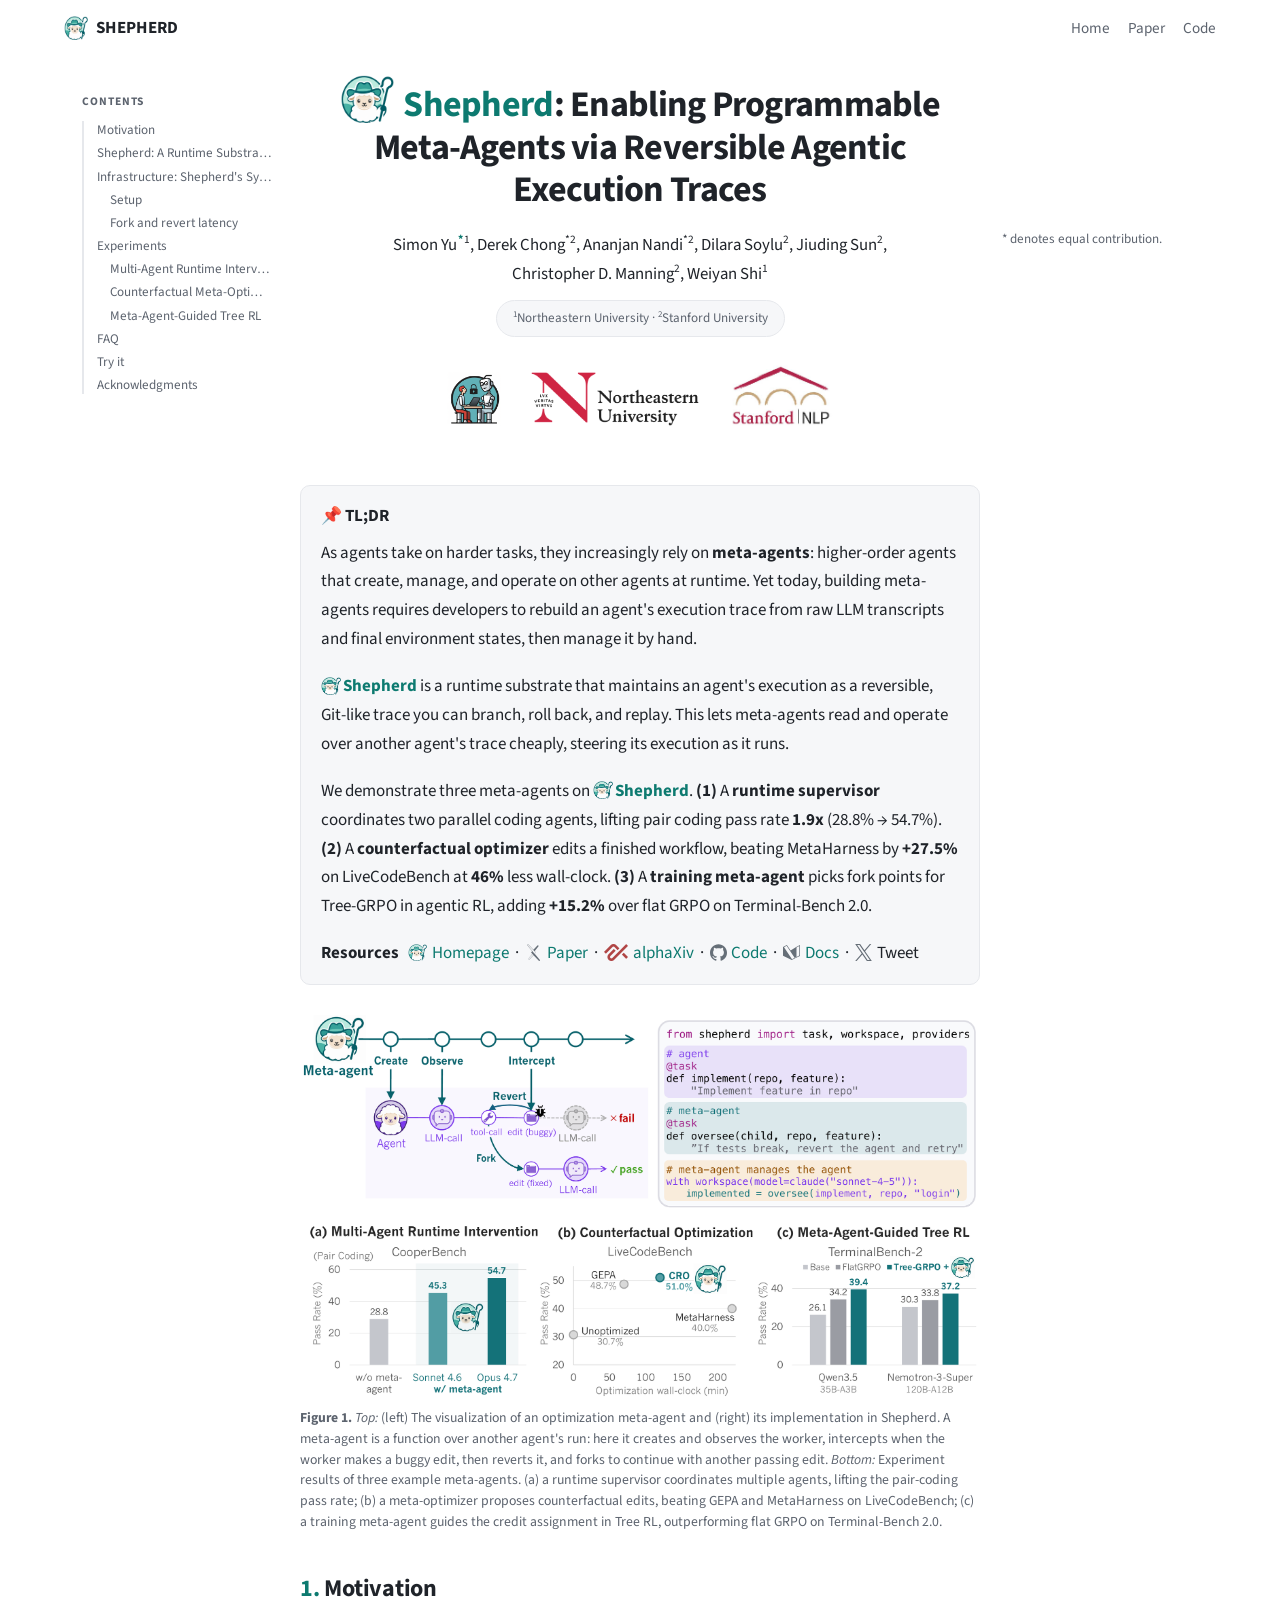
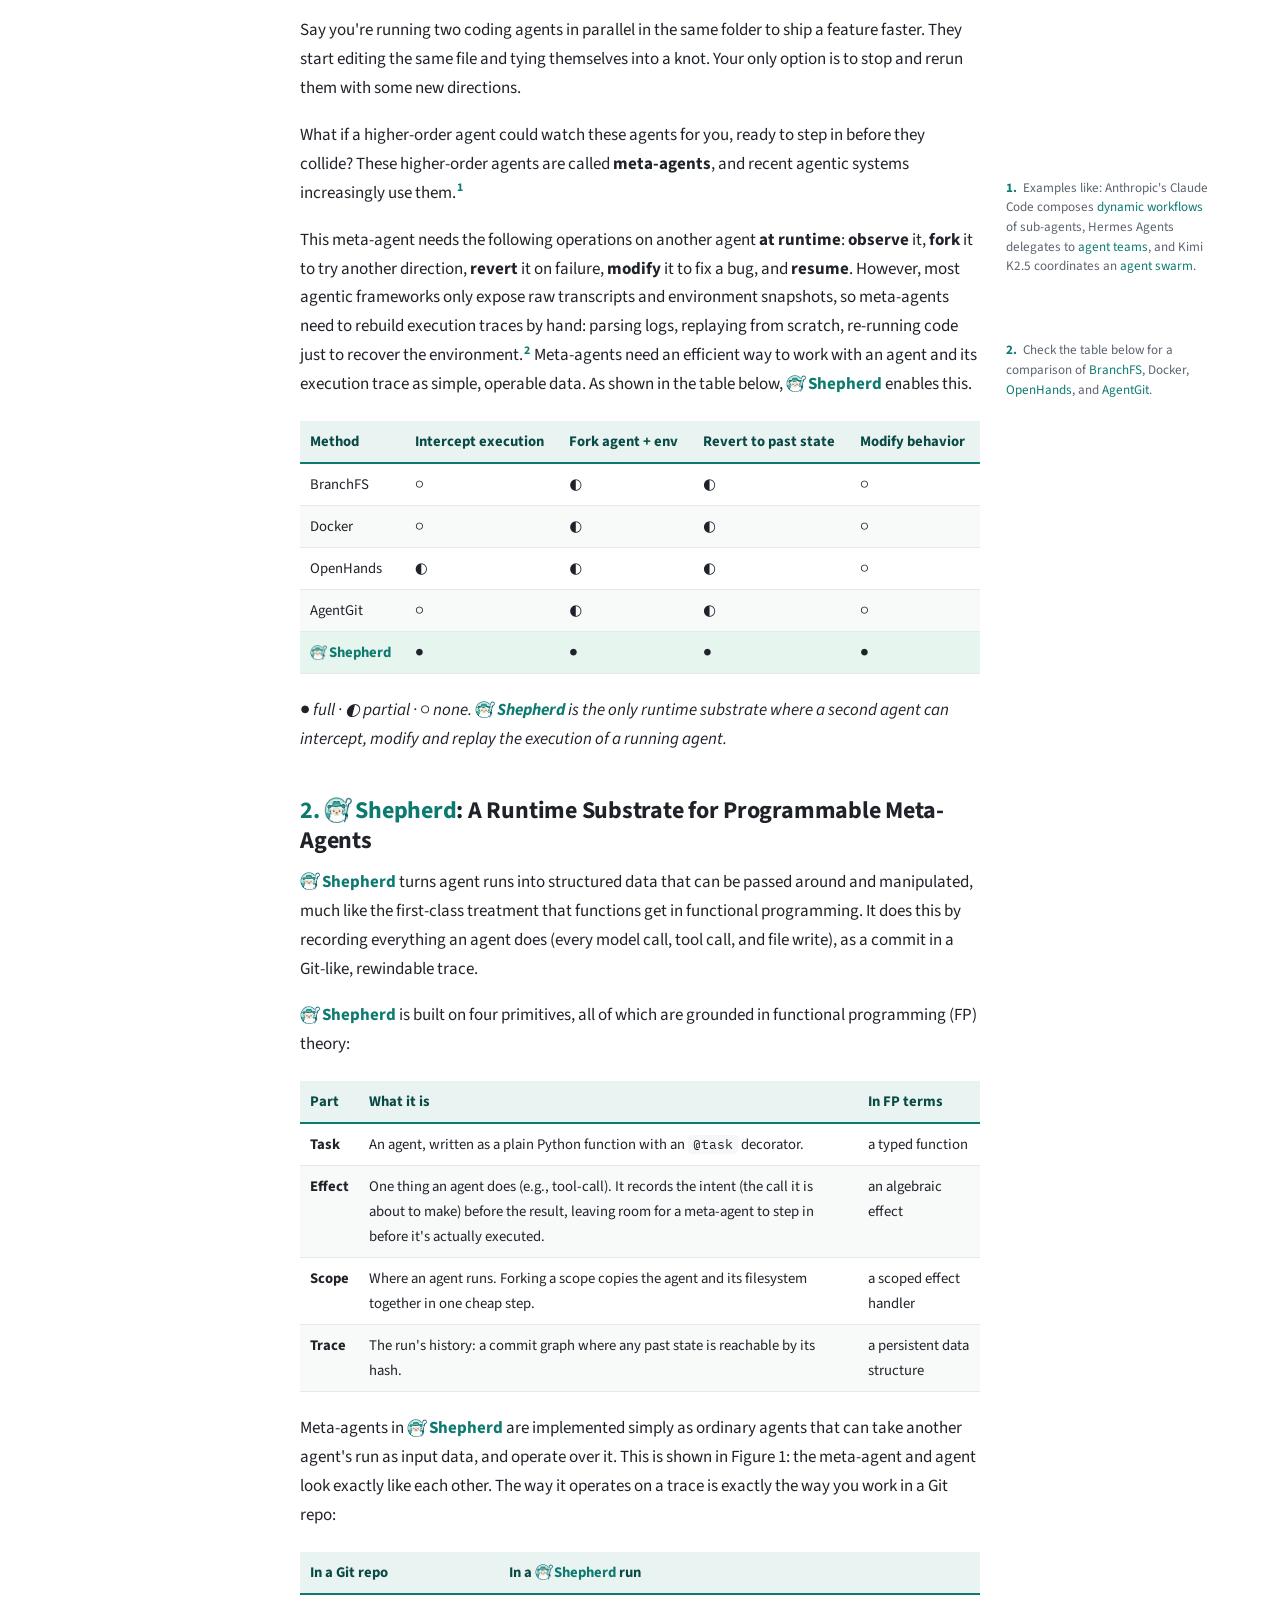
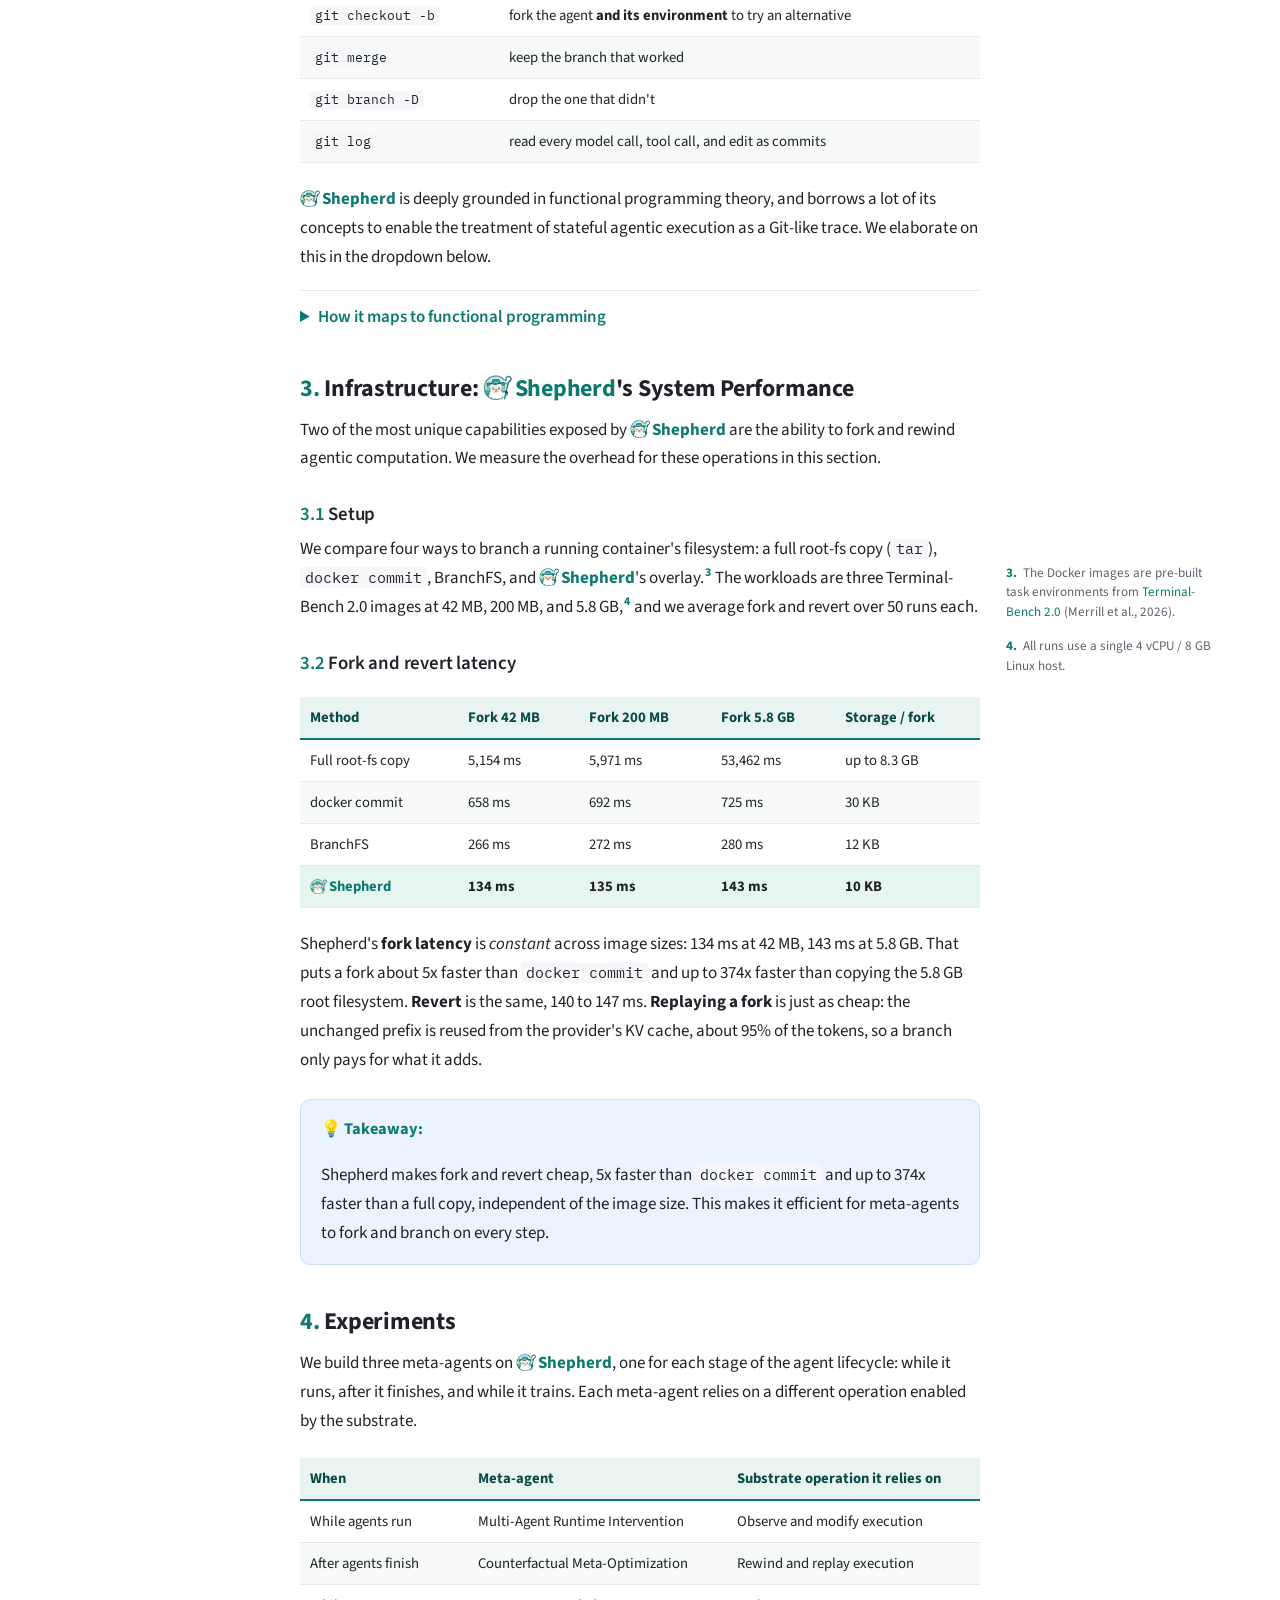
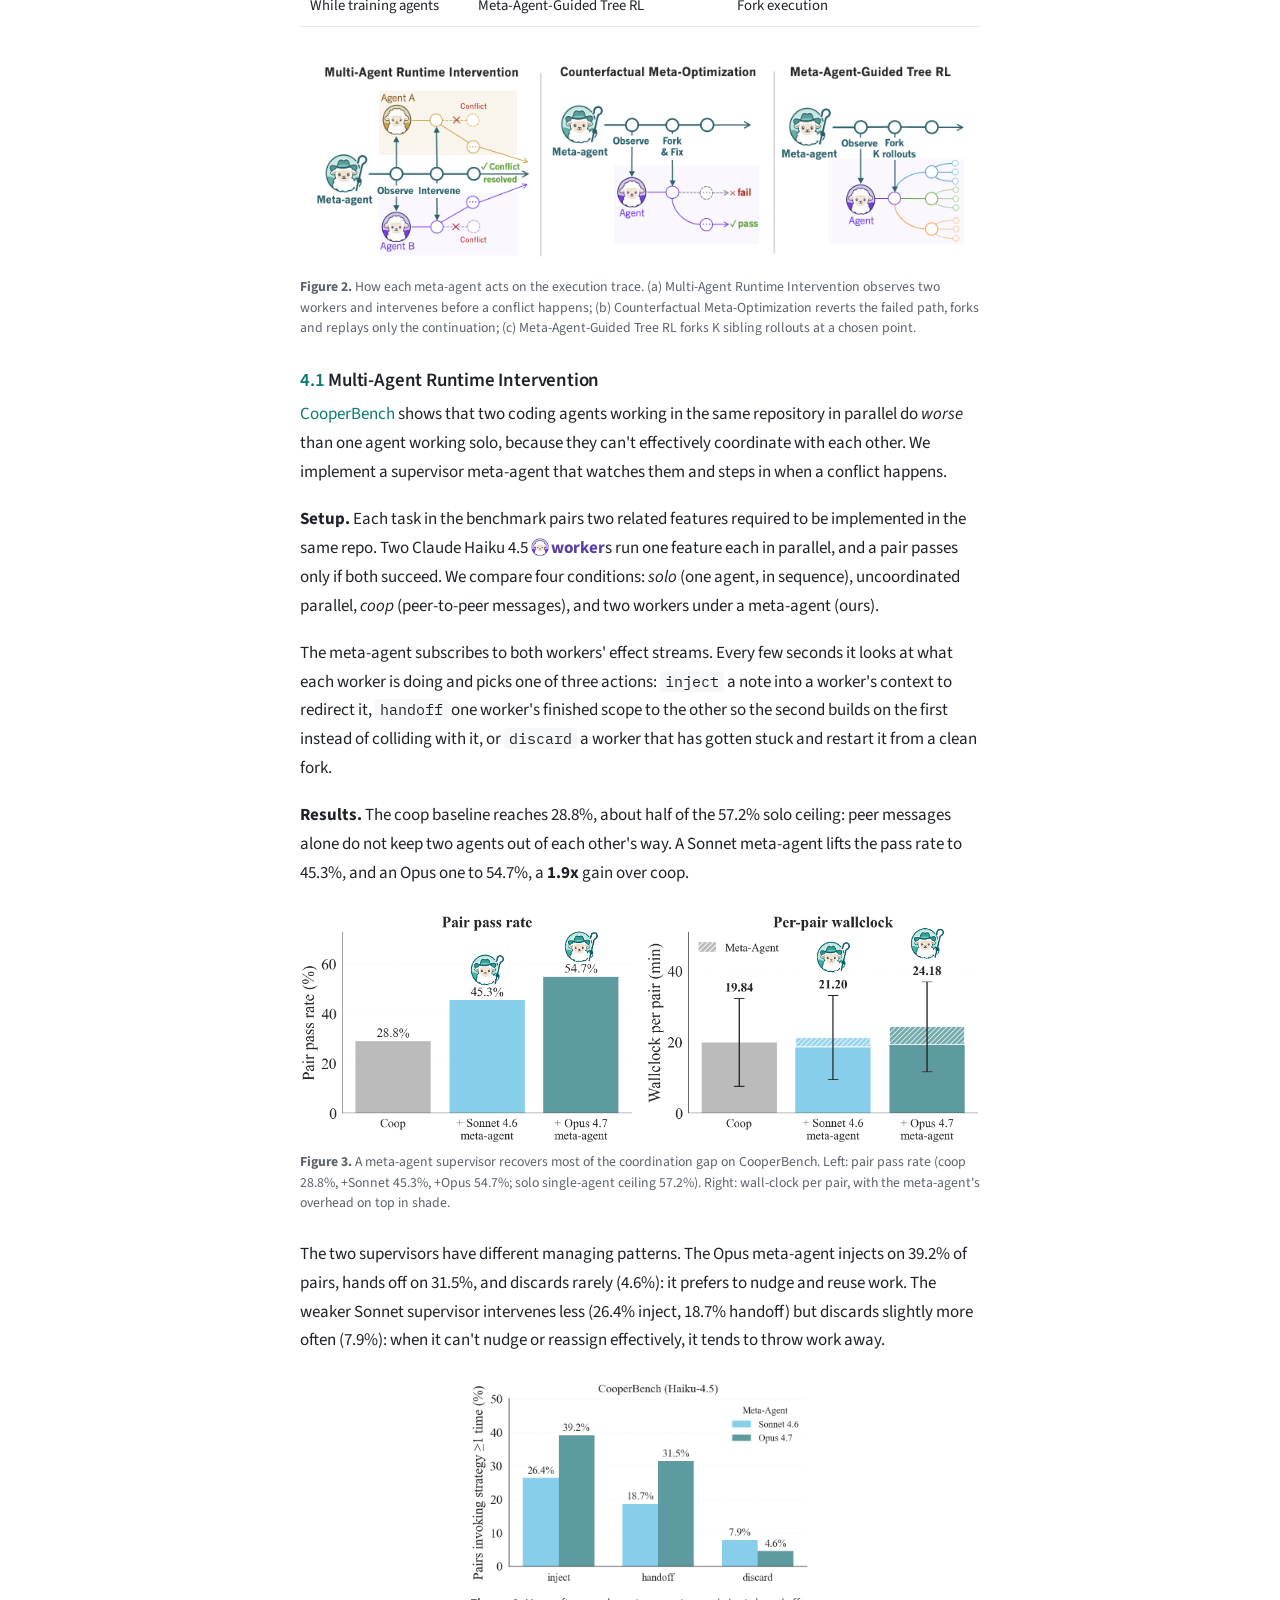
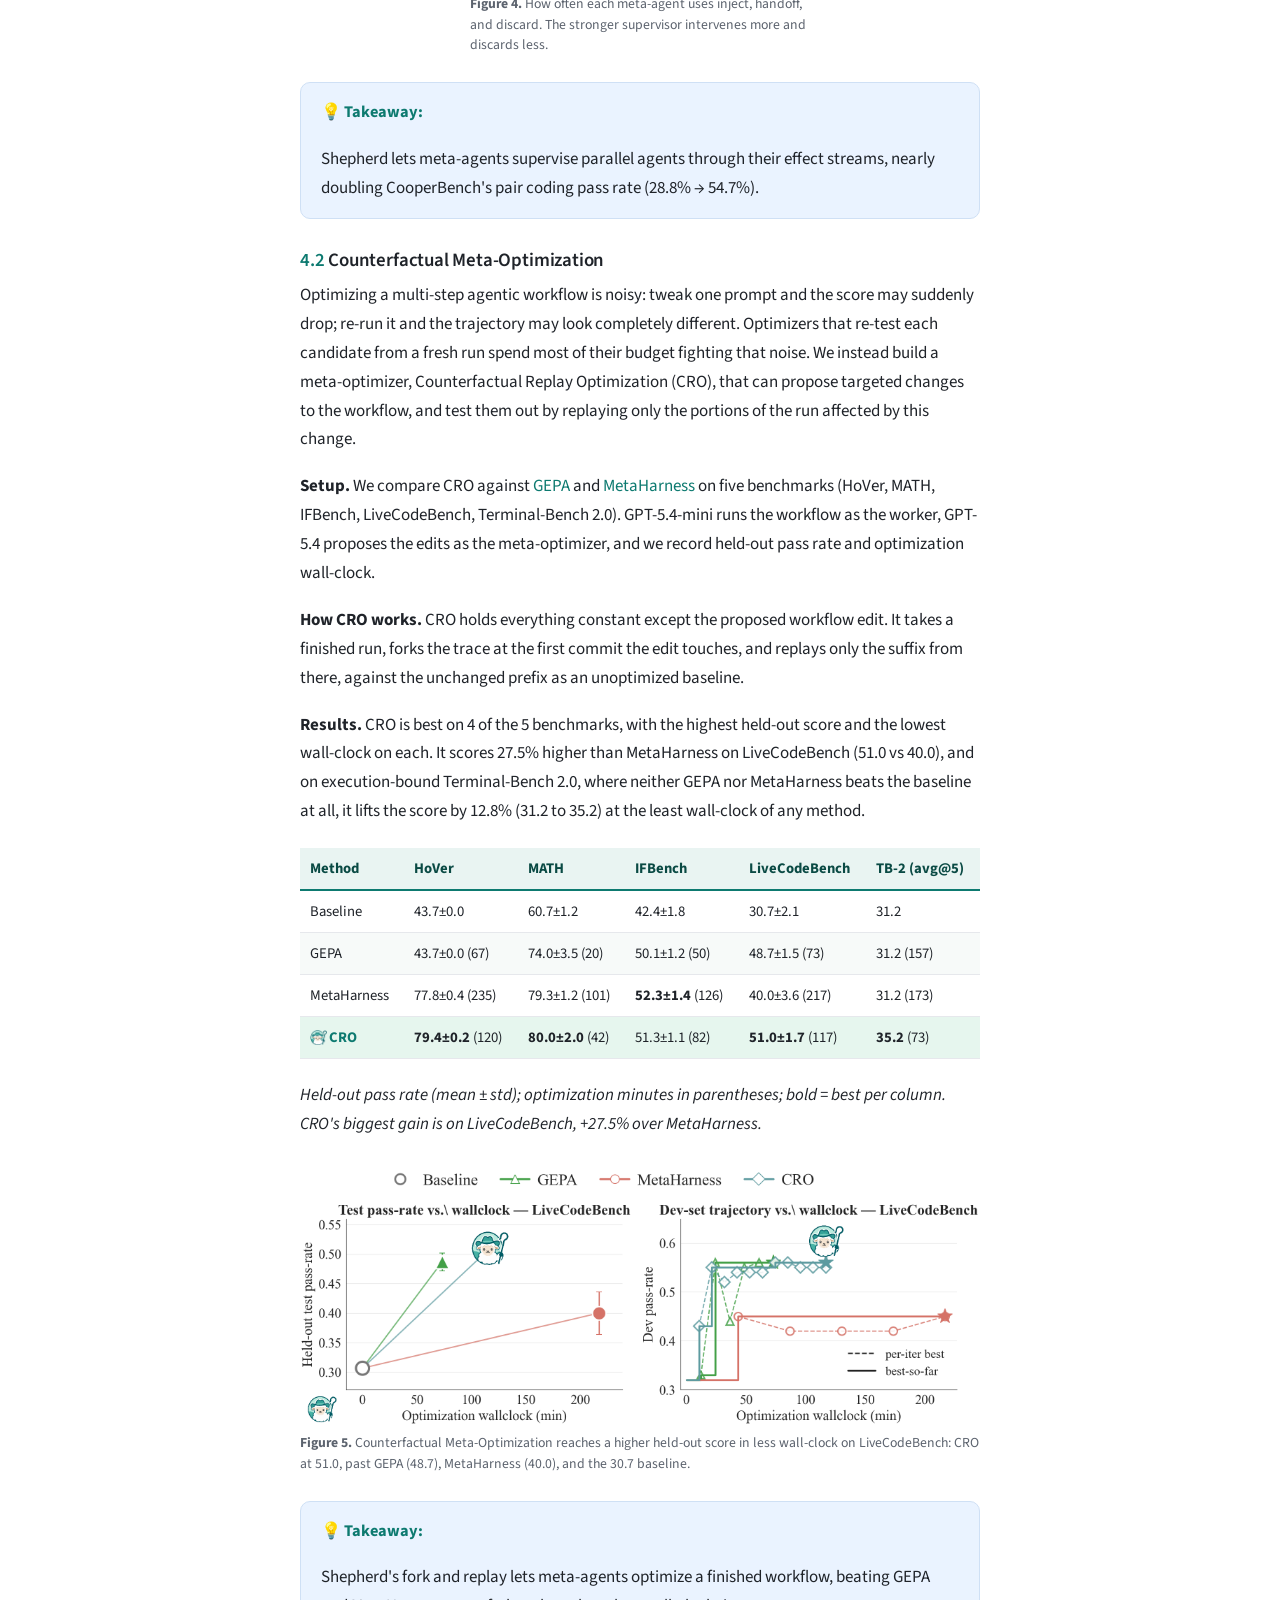
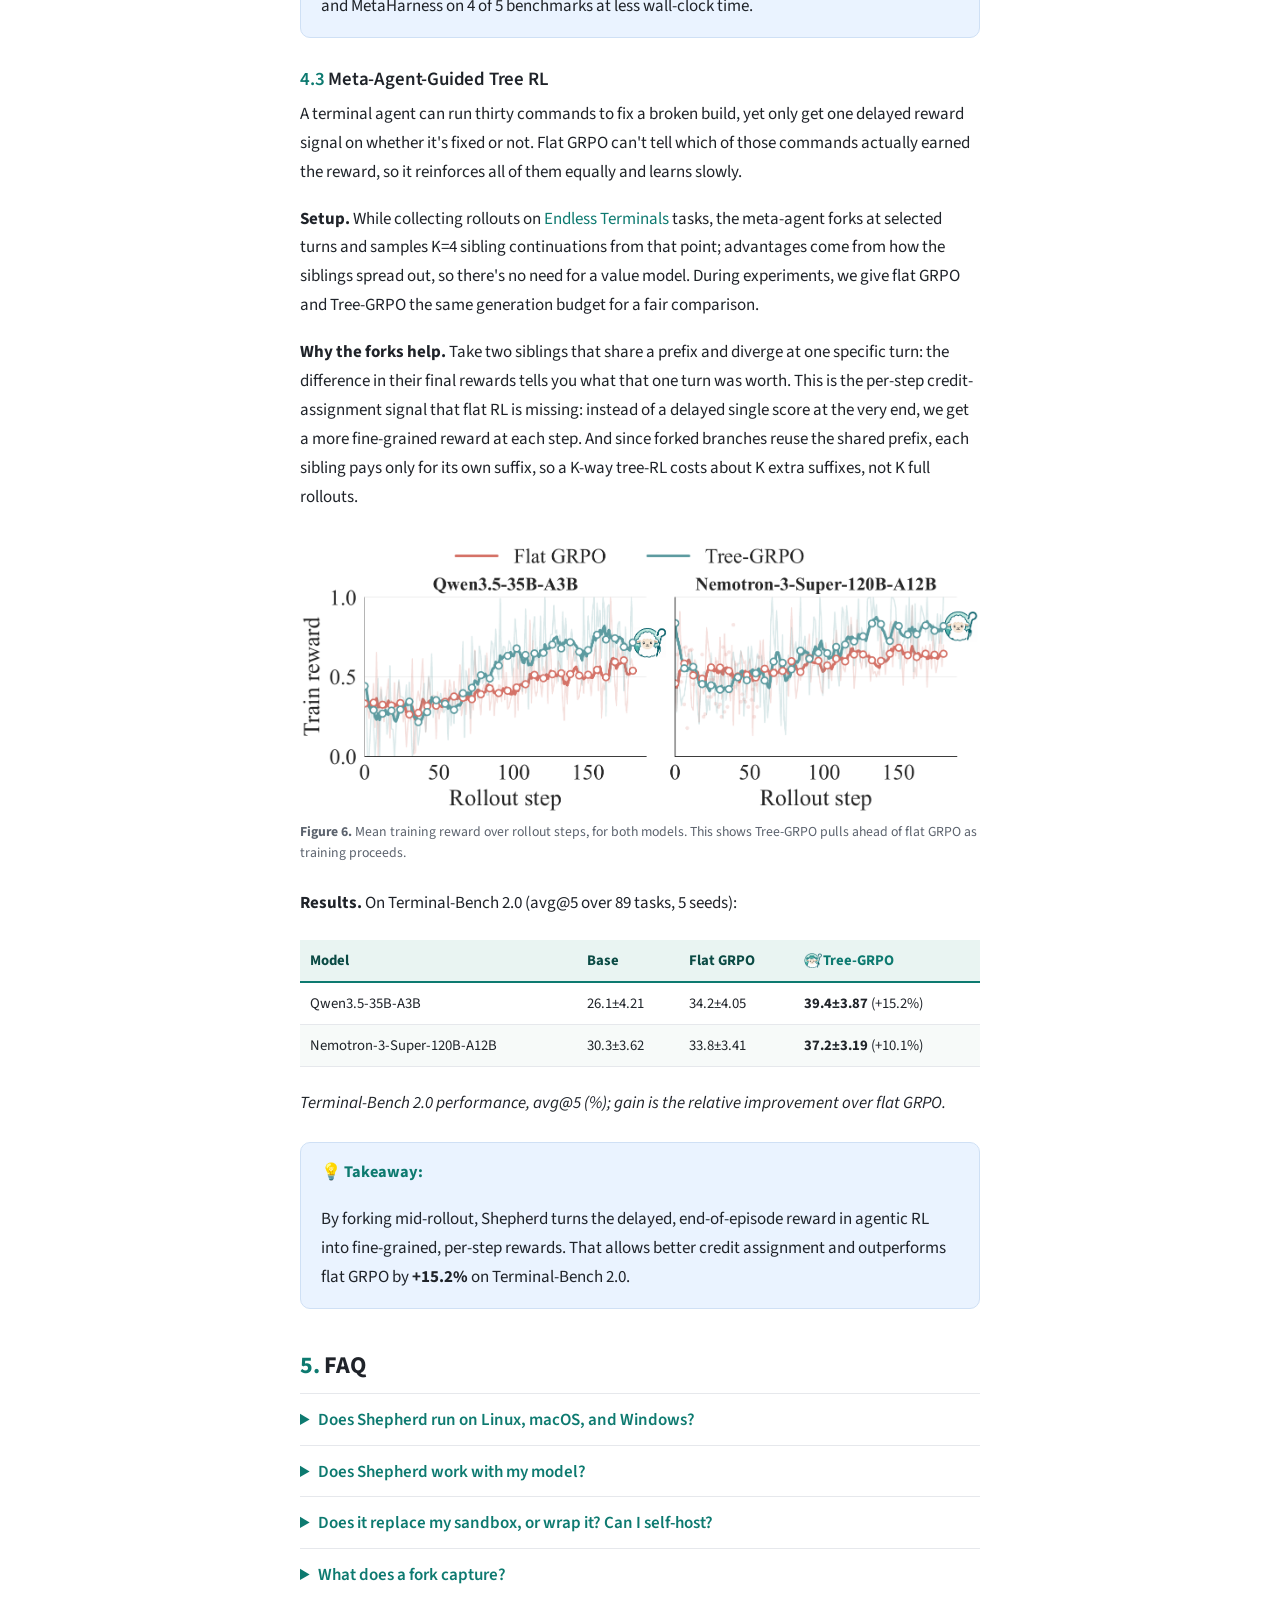
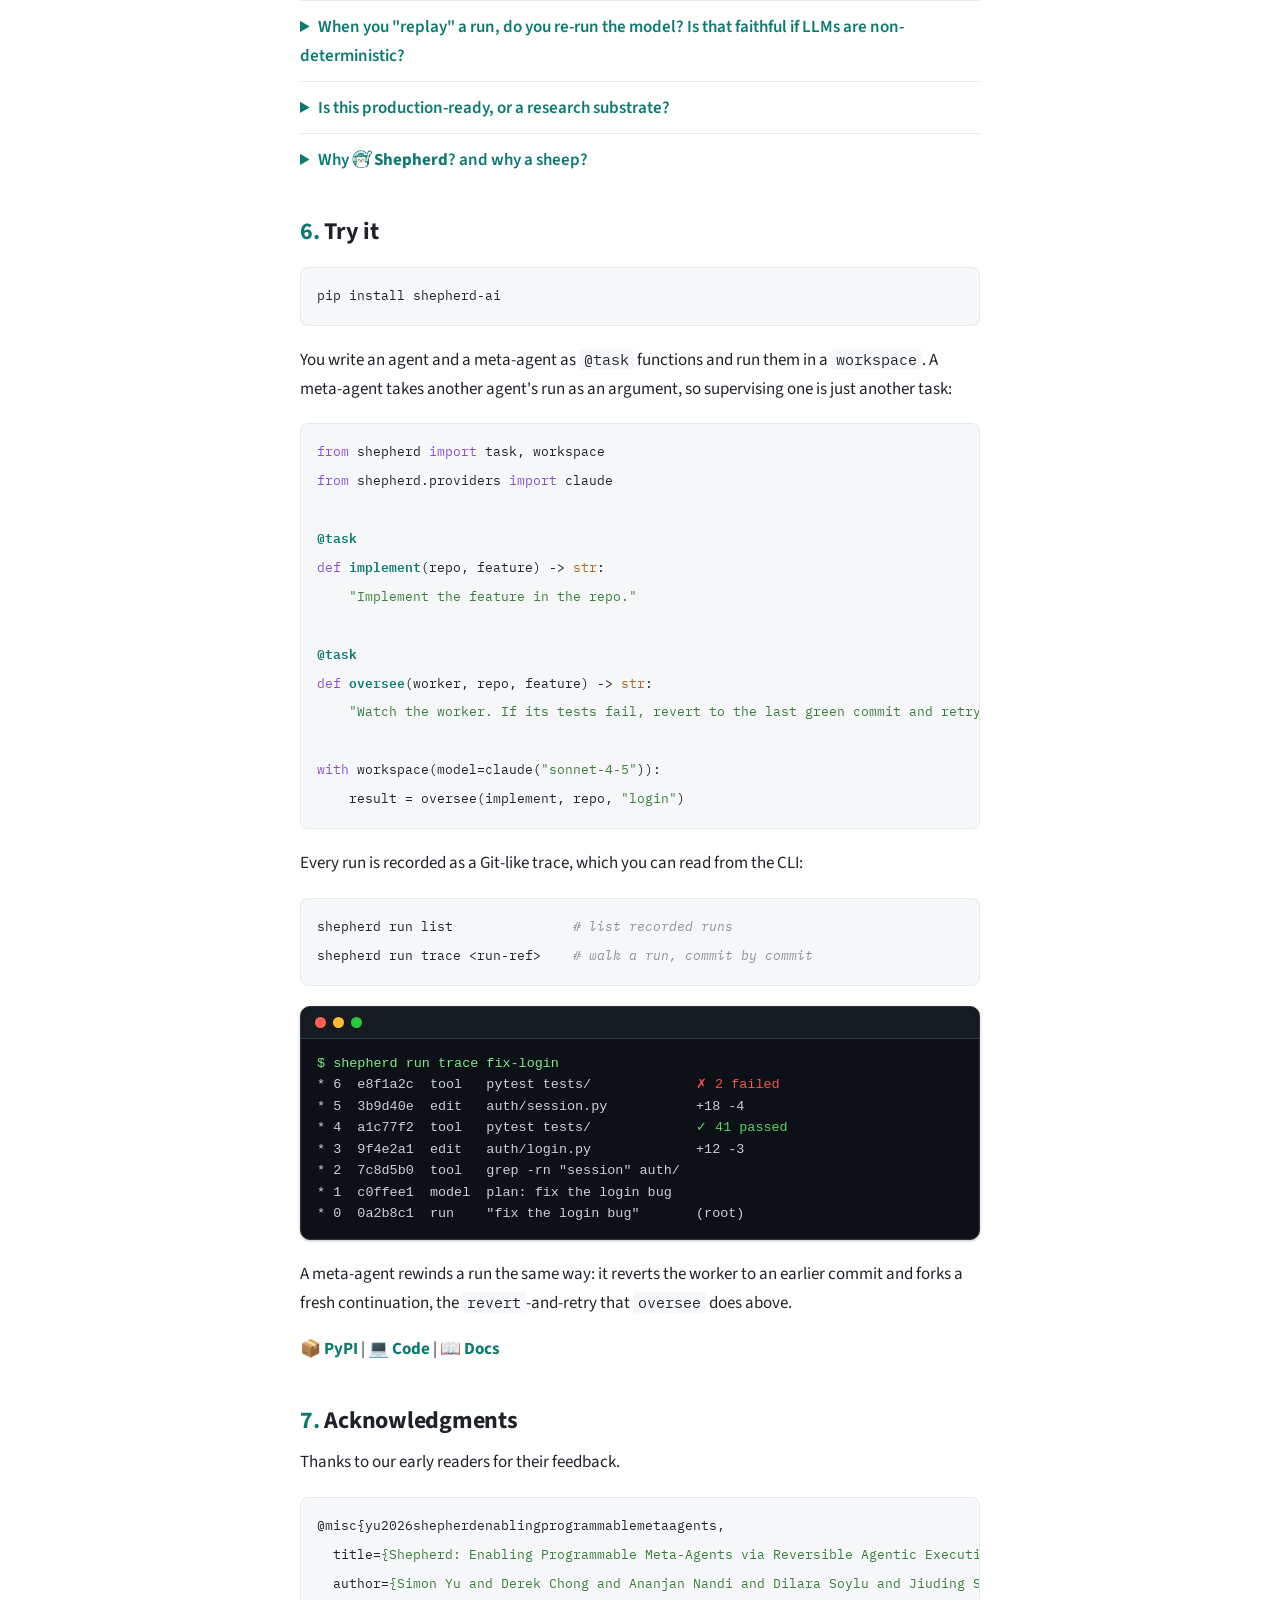
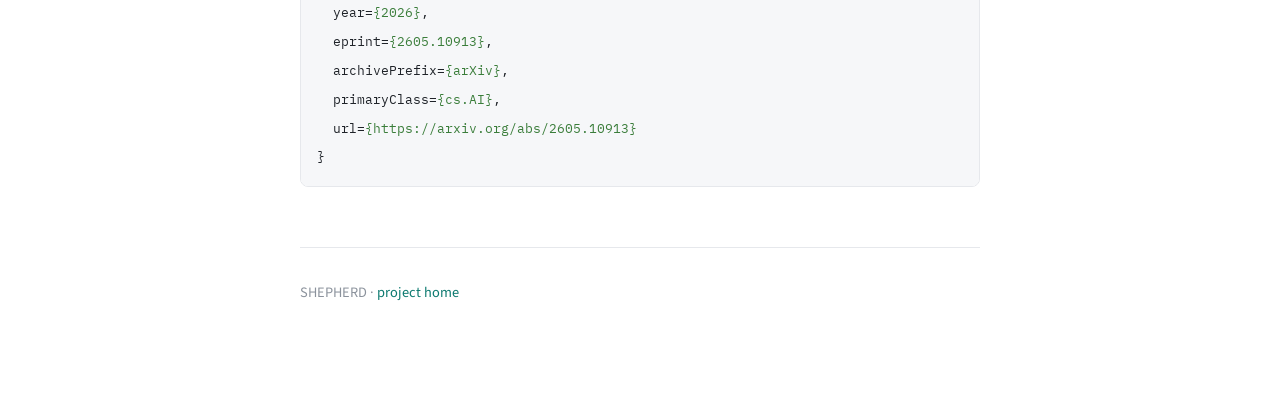
==== site/blog/index.html @ e35eaf45 "blog: apply v2 overhaul (title 'Enabling Programmable Meta-Agents via Reversible Agentic Execution T" ====
<!DOCTYPE html>
<html lang="en">
<head>
<meta charset="utf-8">
<meta name="viewport" content="width=device-width, initial-scale=1">
<title>Shepherd: Enabling Programmable Meta-Agents via Reversible Agentic Execution Traces</title>
<meta name="description" content="A Git-like, reversible execution trace that makes the harness just another agent.">
<link rel="icon" href="../assets/logo-shepherd.png">
<link rel="preconnect" href="https://fonts.googleapis.com">
<link rel="preconnect" href="https://fonts.gstatic.com" crossorigin>
<link href="https://fonts.googleapis.com/css2?family=IBM+Plex+Mono:wght@400;600&family=Source+Sans+3:ital,wght@0,400;0,600;0,700;1,400&display=swap" rel="stylesheet">
<link rel="stylesheet" href="blog.css">
<script defer src="https://static.cloudflareinsights.com/beacon.min.js" data-cf-beacon='{"token": "15241427f3bc4c0e8382f37b46932721"}'></script>
</head>
<body>
<nav class="nav">
  <a class="nav__brand" href="../"><img src="../assets/logo-shepherd.png" alt=""><span>SHEPHERD</span></a>
  <div class="nav__links">
    <a href="../">Home</a>
    <a href="https://arxiv.org/abs/2605.10913">Paper</a>
    <a href="https://github.com/dcx/poc-crank-v2">Code</a>
  </div>
</nav>
<div class="layout">
  <nav id="TOC" role="doc-toc" aria-label="Table of contents">
    <button class="toc-fab" type="button" aria-controls="toc-panel" aria-expanded="false">
      <svg class="toc-fab__icon" width="15" height="15" viewBox="0 0 16 16" aria-hidden="true"><path d="M1.5 3.5h13M1.5 8h13M1.5 12.5h8.5" fill="none" stroke="currentColor" stroke-width="1.8" stroke-linecap="round"/></svg>
      Contents
    </button>
    <div class="toc-backdrop"></div>
    <aside class="toc-panel" id="toc-panel">
      <p class="toc-label">Contents</p>
      <div class="toc">
<ul>
<li><a href="#motivation">Motivation</a></li>
<li><a href="#shepherd-a-runtime-substrate-for-programmable-meta-agents">Shepherd: A Runtime Substrate for Programmable Meta-Agents</a></li>
<li><a href="#infrastructure-shepherds-system-performance">Infrastructure: Shepherd's System Performance</a><ul>
<li><a href="#setup">Setup</a></li>
<li><a href="#fork-and-revert-latency">Fork and revert latency</a></li>
</ul>
</li>
<li><a href="#experiments">Experiments</a><ul>
<li><a href="#multi-agent-runtime-intervention">Multi-Agent Runtime Intervention</a></li>
<li><a href="#counterfactual-meta-optimization">Counterfactual Meta-Optimization</a></li>
<li><a href="#meta-agent-guided-tree-rl">Meta-Agent-Guided Tree RL</a></li>
</ul>
</li>
<li><a href="#faq">FAQ</a></li>
<li><a href="#try-it">Try it</a></li>
<li><a href="#acknowledgments">Acknowledgments</a></li>
</ul>
</div>

    </aside>
  </nav>
  <main class="post">
    <header class="post__head">
      <h1 class="post__title"><img class="post__title-logo" src="../assets/logo-shepherd.png" alt=""><span class="brand-name">Shepherd</span>: Enabling Programmable Meta-Agents via Reversible Agentic Execution Traces</h1>
      <p class="post__authors">
<a href="https://simonucl.github.io/">Simon Yu</a><span class="sn sn--byline"><input type="checkbox" id="sn-byline" class="sn-toggle"><label for="sn-byline" class="sn-ref">*</label><span class="sn-body">* denotes equal contribution.</span></span><sup>1</sup>, <a href="https://nlp.stanford.edu/~derekch/">Derek Chong</a><sup>*</sup><sup>2</sup>, <a href="https://ananjan-nandi-9.github.io/">Ananjan Nandi</a><sup>*</sup><sup>2</sup>, <a href="https://profiles.stanford.edu/dilara">Dilara Soylu</a><sup>2</sup>, <a href="https://jiudingsun01.github.io/">Jiuding Sun</a><sup>2</sup>,<br><a href="https://nlp.stanford.edu/~manning/">Christopher D. Manning</a><sup>2</sup>, <a href="https://wyshi.github.io/">Weiyan Shi</a><sup>1</sup>      </p>
      <p class="post__affil"><span class="affil-pill"><sup>1</sup>Northeastern University &middot; <sup>2</sup>Stanford University</span></p>
      <div class="orgs">
        <a href="https://github.com/CHATS-lab" target="_blank" rel="noopener" title="CHATS-Lab"><img src="../assets/logo-chats.png" alt="CHATS-Lab"></a>
        <a href="https://www.northeastern.edu/" target="_blank" rel="noopener" title="Northeastern University"><img src="../assets/logo-northeastern.png" alt="Northeastern University"></a>
        <a href="https://nlp.stanford.edu/" target="_blank" rel="noopener" title="Stanford NLP Group"><img src="../assets/logo-stanfordnlp.png" alt="Stanford NLP Group"></a>
      </div>
    </header>
    <article class="post-body">
<aside class="callout callout--tldr">

<p>As agents take on harder tasks, they increasingly rely on <strong>meta-agents</strong>: higher-order agents that create, manage, and operate on other agents at runtime. Yet today, building meta-agents requires developers to rebuild an agent's execution trace from raw LLM transcripts and final environment states, then manage it by hand.</p>
<p><span class="brand"><img class="brand__logo" src="../assets/logo-shepherd.png" alt="">Shepherd</span> is a runtime substrate that maintains an agent's execution as a reversible, Git-like trace you can branch, roll back, and replay. This lets meta-agents read and operate over another agent's trace cheaply, steering its execution as it runs.</p>
<p>We demonstrate three meta-agents on <span class="brand"><img class="brand__logo" src="../assets/logo-shepherd.png" alt="">Shepherd</span>. <strong>(1)</strong> A <strong>runtime supervisor</strong> coordinates two parallel coding agents, lifting pair coding pass rate <strong>1.9x</strong> (28.8% → 54.7%). <strong>(2)</strong> A <strong>counterfactual optimizer</strong> edits a finished workflow, beating MetaHarness by <strong>+27.5%</strong> on LiveCodeBench at <strong>46%</strong> less wall-clock. <strong>(3)</strong> A <strong>training meta-agent</strong> picks fork points for Tree-GRPO in agentic RL, adding <strong>+15.2%</strong> over flat GRPO on Terminal-Bench 2.0.</p>
<p><strong>Resources</strong> &nbsp; <img class="rsrc" src="../assets/logo-shepherd.png" alt=""><a href="https://shepherd-agents.ai/">Homepage</a> &nbsp;·&nbsp; <img class="rsrc" src="../assets/icon-arxiv.svg" alt=""><a href="https://arxiv.org/abs/2605.10913">Paper</a> &nbsp;·&nbsp; <img class="rsrc" src="../assets/icon-alphaxiv.png" alt=""><a href="https://www.alphaxiv.org/abs/2605.10913">alphaXiv</a> &nbsp;·&nbsp; <img class="rsrc" src="../assets/icon-github.svg" alt=""><a href="https://github.com/dcx/poc-crank-v2">Code</a> &nbsp;·&nbsp; <img class="rsrc" src="../assets/icon-docs.svg" alt=""><a href="https://docs.shepherd-agents.ai/">Docs</a> &nbsp;·&nbsp; <img class="rsrc" src="../assets/icon-x.svg" alt="">Tweet</p>
</aside>

<figure>
<img src="../assets/fig-teaser.png" alt="Figure 1. Top: (left) The visualization of an optimization meta-agent and (right) its implementation in Shepherd. A meta-agent is a function over another agent's run: here it creates and observes the worker, intercepts when the worker makes a buggy edit, then reverts it, and forks to continue with another passing edit. Bottom: Experiment results of three example meta-agents. (a) a runtime supervisor coordinates multiple agents, lifting the pair-coding pass rate; (b) a meta-optimizer proposes counterfactual edits, beating GEPA and MetaHarness on LiveCodeBench; (c) a training meta-agent guides the credit assignment in Tree RL, outperforming flat GRPO on Terminal-Bench 2.0.">
<figcaption><strong>Figure 1.</strong> <em>Top:</em> (left) The visualization of an optimization meta-agent and (right) its implementation in Shepherd. A meta-agent is a function over another agent's run: here it creates and observes the worker, intercepts when the worker makes a buggy edit, then reverts it, and forks to continue with another passing edit. <em>Bottom:</em> Experiment results of three example meta-agents. (a) a runtime supervisor coordinates multiple agents, lifting the pair-coding pass rate; (b) a meta-optimizer proposes counterfactual edits, beating GEPA and MetaHarness on LiveCodeBench; (c) a training meta-agent guides the credit assignment in Tree RL, outperforming flat GRPO on Terminal-Bench 2.0.</figcaption>
</figure>

<h1 id="motivation">Motivation</h1>
<p>Say you're running two coding agents in parallel in the same folder to ship a feature faster. They start editing the same file and tying themselves into a knot. Your only option is to stop and rerun them with some new directions.</p>
<p>What if a higher-order agent could watch these agents for you, ready to step in before they collide? These higher-order agents are called <strong>meta-agents</strong>, and recent agentic systems increasingly use them.<span class="sn"><input type="checkbox" id="sn1" class="sn-toggle"><label for="sn1" class="sn-ref">1</label><span class="sn-body"><span class="sn-num">1.</span> Examples like: Anthropic's Claude Code composes <a href="https://code.claude.com/docs/en/workflows">dynamic workflows</a> of sub-agents, Hermes Agents delegates to <a href="https://hermes-agent.nousresearch.com/docs/user-guide/features/delegation">agent teams</a>, and Kimi K2.5 coordinates an <a href="https://arxiv.org/abs/2602.02276">agent swarm</a>.</span></span></p>
<p>This meta-agent needs the following operations on another agent <strong>at runtime</strong>: <strong>observe</strong> it, <strong>fork</strong> it to try another direction, <strong>revert</strong> it on failure, <strong>modify</strong> it to fix a bug, and <strong>resume</strong>. However, most agentic frameworks only expose raw transcripts and environment snapshots, so meta-agents need to rebuild execution traces by hand: parsing logs, replaying from scratch, re-running code just to recover the environment.<span class="sn"><input type="checkbox" id="sn2" class="sn-toggle"><label for="sn2" class="sn-ref">2</label><span class="sn-body"><span class="sn-num">2.</span> Check the table below for a comparison of <a href="https://arxiv.org/abs/2602.08199">BranchFS</a>, Docker, <a href="https://arxiv.org/abs/2511.03690">OpenHands</a>, and <a href="https://arxiv.org/abs/2511.00628">AgentGit</a>.</span></span> Meta-agents need an efficient way to work with an agent and its execution trace as simple, operable data. As shown in the table below, <span class="brand"><img class="brand__logo" src="../assets/logo-shepherd.png" alt="">Shepherd</span> enables this.</p>
<table>
<thead>
<tr>
<th>Method</th>
<th align="center">Intercept execution</th>
<th align="center">Fork agent + env</th>
<th align="center">Revert to past state</th>
<th align="center">Modify behavior</th>
</tr>
</thead>
<tbody>
<tr>
<td>BranchFS</td>
<td align="center">○</td>
<td align="center">◐</td>
<td align="center">◐</td>
<td align="center">○</td>
</tr>
<tr>
<td>Docker</td>
<td align="center">○</td>
<td align="center">◐</td>
<td align="center">◐</td>
<td align="center">○</td>
</tr>
<tr>
<td>OpenHands</td>
<td align="center">◐</td>
<td align="center">◐</td>
<td align="center">◐</td>
<td align="center">○</td>
</tr>
<tr>
<td>AgentGit</td>
<td align="center">○</td>
<td align="center">◐</td>
<td align="center">◐</td>
<td align="center">○</td>
</tr>
<tr>
<td><span class="brand"><img class="brand__logo" src="../assets/logo-shepherd.png" alt="">Shepherd</span></td>
<td align="center">●</td>
<td align="center">●</td>
<td align="center">●</td>
<td align="center">●</td>
</tr>
</tbody>
</table>
<p><em>● full · ◐ partial · ○ none. <span class="brand"><img class="brand__logo" src="../assets/logo-shepherd.png" alt="">Shepherd</span> is the only runtime substrate where a second agent can intercept, modify and replay the execution of a </em><em>running</em><em> agent.</em></p>
<h1 id="shepherd-a-runtime-substrate-for-programmable-meta-agents"><span class="brand"><img class="brand__logo" src="../assets/logo-shepherd.png" alt="">Shepherd</span>: A Runtime Substrate for Programmable Meta-Agents</h1>
<p><span class="brand"><img class="brand__logo" src="../assets/logo-shepherd.png" alt="">Shepherd</span> turns agent runs into structured data that can be passed around and manipulated, much like the first-class treatment that functions get in functional programming. It does this by recording everything an agent does (every model call, tool call, and file write), as a commit in a Git-like, rewindable trace.</p>
<p><span class="brand"><img class="brand__logo" src="../assets/logo-shepherd.png" alt="">Shepherd</span> is built on four primitives, all of which are grounded in functional programming (FP) theory:</p>
<table>
<thead>
<tr>
<th>Part</th>
<th>What it is</th>
<th>In FP terms</th>
</tr>
</thead>
<tbody>
<tr>
<td><strong>Task</strong></td>
<td>An agent, written as a plain Python function with an <code>@task</code> decorator.</td>
<td>a typed function</td>
</tr>
<tr>
<td><strong>Effect</strong></td>
<td>One thing an agent does (e.g., tool-call). It records the intent (the call it is about to make) before the result, leaving room for a meta-agent to step in before it's actually executed.</td>
<td>an algebraic effect</td>
</tr>
<tr>
<td><strong>Scope</strong></td>
<td>Where an agent runs. Forking a scope copies the agent and its filesystem together in one cheap step.</td>
<td>a scoped effect handler</td>
</tr>
<tr>
<td><strong>Trace</strong></td>
<td>The run's history: a commit graph where any past state is reachable by its hash.</td>
<td>a persistent data structure</td>
</tr>
</tbody>
</table>
<p>Meta-agents in <span class="brand"><img class="brand__logo" src="../assets/logo-shepherd.png" alt="">Shepherd</span> are implemented simply as ordinary agents that can take another agent's run as input data, and operate over it. This is shown in Figure 1: the meta-agent and agent look exactly like each other. The way it operates on a trace is exactly the way you work in a Git repo:</p>
<table>
<thead>
<tr>
<th>In a Git repo</th>
<th>In a <span class="brand"><img class="brand__logo" src="../assets/logo-shepherd.png" alt="">Shepherd</span> run</th>
</tr>
</thead>
<tbody>
<tr>
<td><code>git checkout -b</code></td>
<td>fork the agent <strong>and its environment</strong> to try an alternative</td>
</tr>
<tr>
<td><code>git merge</code></td>
<td>keep the branch that worked</td>
</tr>
<tr>
<td><code>git branch -D</code></td>
<td>drop the one that didn't</td>
</tr>
<tr>
<td><code>git log</code></td>
<td>read every model call, tool call, and edit as commits</td>
</tr>
</tbody>
</table>
<p><span class="brand"><img class="brand__logo" src="../assets/logo-shepherd.png" alt="">Shepherd</span> is deeply grounded in functional programming theory, and borrows a lot of its concepts to enable the treatment of stateful agentic execution as a Git-like trace. We elaborate on this in the dropdown below.</p>
<details>
<p><summary>How it maps to functional programming</summary></p>
<p>In functional programming, a function is just a value you can pass to another function. <span class="brand"><img class="brand__logo" src="../assets/logo-shepherd.png" alt="">Shepherd</span> makes an agent a value in the same way, so a meta-agent becomes an ordinary agent that takes another agent's run as an input value. But how can we treat a stateful agentic execution as a stateless function that we can pass around and work on in this way?</p>
<p>Functional programming holds the answer to this too. It handles stateful actions like writing a file or calling a model in a clever way: instead of just doing them, you turn each action into a piece of data recording its intent, and let something else decide what happens with it. These pieces of data are called <em>algebraic effects</em>.</p>
<p><span class="brand"><img class="brand__logo" src="../assets/logo-shepherd.png" alt="">Shepherd</span> turns every move an agent makes (e.g., tool-call, file-edit) into similar effects. A meta-agent can read these effects as they are generated, effectively watching an agent run without the agent ever knowing. It can then step in to block a bad move, like an agent about to wipe a directory, before these effects are actually executed.</p>
</details>
<h1 id="infrastructure-shepherds-system-performance">Infrastructure: <span class="brand"><img class="brand__logo" src="../assets/logo-shepherd.png" alt="">Shepherd</span>'s System Performance</h1>
<p>Two of the most unique capabilities exposed by <span class="brand"><img class="brand__logo" src="../assets/logo-shepherd.png" alt="">Shepherd</span> are the ability to fork and rewind agentic computation. We measure the overhead for these operations in this section.</p>
<h4 id="setup">Setup</h4>
<p>We compare four ways to branch a running container's filesystem: a full root-fs copy (<code>tar</code>), <code>docker commit</code>, BranchFS, and <span class="brand"><img class="brand__logo" src="../assets/logo-shepherd.png" alt="">Shepherd</span>'s overlay.<span class="sn"><input type="checkbox" id="sn3" class="sn-toggle"><label for="sn3" class="sn-ref">3</label><span class="sn-body"><span class="sn-num">3.</span> The Docker images are pre-built task environments from <a href="https://arxiv.org/abs/2601.11868">Terminal-Bench 2.0</a> (Merrill et al., 2026).</span></span> The workloads are three Terminal-Bench 2.0 images at 42 MB, 200 MB, and 5.8 GB,<span class="sn"><input type="checkbox" id="sn4" class="sn-toggle"><label for="sn4" class="sn-ref">4</label><span class="sn-body"><span class="sn-num">4.</span> All runs use a single 4 vCPU / 8 GB Linux host.</span></span> and we average fork and revert over 50 runs each.</p>
<h4 id="fork-and-revert-latency">Fork and revert latency</h4>
<table>
<thead>
<tr>
<th>Method</th>
<th>Fork 42 MB</th>
<th>Fork 200 MB</th>
<th>Fork 5.8 GB</th>
<th>Storage / fork</th>
</tr>
</thead>
<tbody>
<tr>
<td>Full root-fs copy</td>
<td>5,154 ms</td>
<td>5,971 ms</td>
<td>53,462 ms</td>
<td>up to 8.3 GB</td>
</tr>
<tr>
<td>docker commit</td>
<td>658 ms</td>
<td>692 ms</td>
<td>725 ms</td>
<td>30 KB</td>
</tr>
<tr>
<td>BranchFS</td>
<td>266 ms</td>
<td>272 ms</td>
<td>280 ms</td>
<td>12 KB</td>
</tr>
<tr>
<td><span class="brand"><img class="brand__logo" src="../assets/logo-shepherd.png" alt="">Shepherd</span></td>
<td><strong>134 ms</strong></td>
<td><strong>135 ms</strong></td>
<td><strong>143 ms</strong></td>
<td><strong>10 KB</strong></td>
</tr>
</tbody>
</table>
<p>Shepherd's <strong>fork latency</strong> is <em>constant</em> across image sizes: 134 ms at 42 MB, 143 ms at 5.8 GB. That puts a fork about 5x faster than <code>docker commit</code> and up to 374x faster than copying the 5.8 GB root filesystem. <strong>Revert</strong> is the same, 140 to 147 ms. <strong>Replaying a fork</strong> is just as cheap: the unchanged prefix is reused from the provider's KV cache, about 95% of the tokens, so a branch only pays for what it adds.</p>
<aside class="callout callout--insight">
<p class="callout__label">💡 Takeaway:</p>
<p>Shepherd makes fork and revert cheap, 5x faster than <code>docker commit</code> and up to 374x faster than a full copy, independent of the image size. This makes it efficient for meta-agents to fork and branch on every step.</p>
</aside>

<h1 id="experiments">Experiments</h1>
<p>We build three meta-agents on <span class="brand"><img class="brand__logo" src="../assets/logo-shepherd.png" alt="">Shepherd</span>, one for each stage of the agent lifecycle: while it runs, after it finishes, and while it trains. Each meta-agent relies on a different operation enabled by the substrate.</p>
<table>
<thead>
<tr>
<th>When</th>
<th>Meta-agent</th>
<th>Substrate operation it relies on</th>
</tr>
</thead>
<tbody>
<tr>
<td>While agents run</td>
<td>Multi-Agent Runtime Intervention</td>
<td>Observe and modify execution</td>
</tr>
<tr>
<td>After agents finish</td>
<td>Counterfactual Meta-Optimization</td>
<td>Rewind and replay execution</td>
</tr>
<tr>
<td>While training agents</td>
<td>Meta-Agent-Guided Tree RL</td>
<td>Fork execution</td>
</tr>
</tbody>
</table>
<figure>
<img src="../assets/fig-mechanisms.png" alt="Figure 2. How each meta-agent acts on the execution trace. (a) Multi-Agent Runtime Intervention observes two workers and intervenes before a conflict happens; (b) Counterfactual Meta-Optimization reverts the failed path, forks and replays only the continuation; (c) Meta-Agent-Guided Tree RL forks K sibling rollouts at a chosen point.">
<figcaption><strong>Figure 2.</strong> How each meta-agent acts on the execution trace. (a) Multi-Agent Runtime Intervention observes two workers and intervenes before a conflict happens; (b) Counterfactual Meta-Optimization reverts the failed path, forks and replays only the continuation; (c) Meta-Agent-Guided Tree RL forks K sibling rollouts at a chosen point.</figcaption>
</figure>

<h4 id="multi-agent-runtime-intervention">Multi-Agent Runtime Intervention</h4>
<p><a href="https://arxiv.org/abs/2601.13295">CooperBench</a> shows that two coding agents working in the same repository in parallel do <em>worse</em> than one agent working solo, because they can't effectively coordinate with each other. We implement a supervisor meta-agent that watches them and steps in when a conflict happens.</p>
<p><strong>Setup.</strong> Each task in the benchmark pairs two related features required to be implemented in the same repo. Two Claude Haiku 4.5 <span class="brand brand--worker"><img class="brand__logo" src="../assets/logo-agent.png" alt="">worker</span>s run one feature each in parallel, and a pair passes only if both succeed. We compare four conditions: <em>solo</em> (one agent, in sequence), uncoordinated parallel, <em>coop</em> (peer-to-peer messages), and two workers under a meta-agent (ours).</p>
<p>The meta-agent subscribes to both workers' effect streams. Every few seconds it looks at what each worker is doing and picks one of three actions: <code>inject</code> a note into a worker's context to redirect it, <code>handoff</code> one worker's finished scope to the other so the second builds on the first instead of colliding with it, or <code>discard</code> a worker that has gotten stuck and restart it from a clean fork.</p>
<p><strong>Results.</strong> The coop baseline reaches 28.8%, about half of the 57.2% solo ceiling: peer messages alone do not keep two agents out of each other's way. A Sonnet meta-agent lifts the pass rate to 45.3%, and an Opus one to 54.7%, a <strong>1.9x</strong> gain over coop.</p>
<figure>
<img src="../assets/fig-supervision.png" alt="Figure 3. A meta-agent supervisor recovers most of the coordination gap on CooperBench. Left: pair pass rate (coop 28.8%, +Sonnet 45.3%, +Opus 54.7%; solo single-agent ceiling 57.2%). Right: wall-clock per pair, with the meta-agent's overhead on top in shade.">
<figcaption><strong>Figure 3.</strong> A meta-agent supervisor recovers most of the coordination gap on CooperBench. Left: pair pass rate (coop 28.8%, +Sonnet 45.3%, +Opus 54.7%; solo single-agent ceiling 57.2%). Right: wall-clock per pair, with the meta-agent's overhead on top in shade.</figcaption>
</figure>

<p>The two supervisors have different managing patterns. The Opus meta-agent injects on 39.2% of pairs, hands off on 31.5%, and discards rarely (4.6%): it prefers to nudge and reuse work. The weaker Sonnet supervisor intervenes less (26.4% inject, 18.7% handoff) but discards slightly more often (7.9%): when it can't nudge or reassign effectively, it tends to throw work away.</p>
<figure class="fig-half">
<img src="../assets/fig-strategies.png" alt="Figure 4. The stronger supervisor intervenes more and kills less. How often each meta-agent uses inject, handoff, and discard, as a share of the pairs where it fired the tool at least once.">
<figcaption><strong>Figure 4.</strong> How often each meta-agent uses inject, handoff, and discard. The stronger supervisor intervenes more and discards less.</figcaption>
</figure>

<aside class="callout callout--insight">
<p class="callout__label">💡 Takeaway:</p>
<p>Shepherd lets meta-agents supervise parallel agents through their effect streams, nearly doubling CooperBench's pair coding pass rate (28.8% → 54.7%).</p>
</aside>

<h4 id="counterfactual-meta-optimization">Counterfactual Meta-Optimization</h4>
<p>Optimizing a multi-step agentic workflow is noisy: tweak one prompt and the score may suddenly drop; re-run it and the trajectory may look completely different. Optimizers that re-test each candidate from a fresh run spend most of their budget fighting that noise. We instead build a meta-optimizer, Counterfactual Replay Optimization (CRO), that can propose targeted changes to the workflow, and test them out by replaying only the portions of the run affected by this change.</p>
<p><strong>Setup.</strong> We compare CRO against <a href="https://arxiv.org/abs/2507.19457">GEPA</a> and <a href="https://arxiv.org/abs/2603.28052">MetaHarness</a> on five benchmarks (HoVer, MATH, IFBench, LiveCodeBench, Terminal-Bench 2.0). GPT-5.4-mini runs the workflow as the worker, GPT-5.4 proposes the edits as the meta-optimizer, and we record held-out pass rate and optimization wall-clock.</p>
<p><strong>How CRO works.</strong> CRO holds everything constant except the proposed workflow edit. It takes a finished run, forks the trace at the first commit the edit touches, and replays only the suffix from there, against the unchanged prefix as an unoptimized baseline.</p>
<p><strong>Results.</strong> CRO is best on 4 of the 5 benchmarks, with the highest held-out score and the lowest wall-clock on each. It scores 27.5% higher than MetaHarness on LiveCodeBench (51.0 vs 40.0), and on execution-bound Terminal-Bench 2.0, where neither GEPA nor MetaHarness beats the baseline at all, it lifts the score by 12.8% (31.2 to 35.2) at the least wall-clock of any method.</p>
<table>
<thead>
<tr>
<th>Method</th>
<th>HoVer</th>
<th>MATH</th>
<th>IFBench</th>
<th>LiveCodeBench</th>
<th>TB-2 (avg@5)</th>
</tr>
</thead>
<tbody>
<tr>
<td>Baseline</td>
<td>43.7±0.0</td>
<td>60.7±1.2</td>
<td>42.4±1.8</td>
<td>30.7±2.1</td>
<td>31.2</td>
</tr>
<tr>
<td>GEPA</td>
<td>43.7±0.0 (67)</td>
<td>74.0±3.5 (20)</td>
<td>50.1±1.2 (50)</td>
<td>48.7±1.5 (73)</td>
<td>31.2 (157)</td>
</tr>
<tr>
<td>MetaHarness</td>
<td>77.8±0.4 (235)</td>
<td>79.3±1.2 (101)</td>
<td><strong>52.3±1.4</strong> (126)</td>
<td>40.0±3.6 (217)</td>
<td>31.2 (173)</td>
</tr>
<tr>
<td><span class="brand"><img class="brand__logo" src="../assets/logo-shepherd.png" alt="">CRO</span></td>
<td><strong>79.4±0.2</strong> (120)</td>
<td><strong>80.0±2.0</strong> (42)</td>
<td>51.3±1.1 (82)</td>
<td><strong>51.0±1.7</strong> (117)</td>
<td><strong>35.2</strong> (73)</td>
</tr>
</tbody>
</table>
<p><em>Held-out pass rate (mean ± std); optimization minutes in parentheses; bold = best per column. CRO's biggest gain is on LiveCodeBench, +27.5% over MetaHarness.</em></p>
<figure>
<img src="../assets/fig-cro.png" alt="Figure 5. Counterfactual Meta-Optimization reaches a higher held-out score in less wall-clock on LiveCodeBench: CRO at 51.0, past GEPA (48.7), MetaHarness (40.0), and the 30.7 baseline.">
<figcaption><strong>Figure 5.</strong> Counterfactual Meta-Optimization reaches a higher held-out score in less wall-clock on LiveCodeBench: CRO at 51.0, past GEPA (48.7), MetaHarness (40.0), and the 30.7 baseline.</figcaption>
</figure>

<aside class="callout callout--insight">
<p class="callout__label">💡 Takeaway:</p>
<p>Shepherd's fork and replay lets meta-agents optimize a finished workflow, beating GEPA and MetaHarness on 4 of 5 benchmarks at less wall-clock time.</p>
</aside>

<h4 id="meta-agent-guided-tree-rl">Meta-Agent-Guided Tree RL</h4>
<p>A terminal agent can run thirty commands to fix a broken build, yet only get one delayed reward signal on whether it's fixed or not. Flat GRPO can't tell which of those commands actually earned the reward, so it reinforces all of them equally and learns slowly.</p>
<p><strong>Setup.</strong> While collecting rollouts on <a href="https://arxiv.org/abs/2601.16443">Endless Terminals</a> tasks, the meta-agent forks at selected turns and samples K=4 sibling continuations from that point; advantages come from how the siblings spread out, so there's no need for a value model. During experiments, we give flat GRPO and Tree-GRPO the same generation budget for a fair comparison.</p>
<p><strong>Why the forks help.</strong> Take two siblings that share a prefix and diverge at one specific turn: the difference in their final rewards tells you what that one turn was worth. This is the per-step credit-assignment signal that flat RL is missing: instead of a delayed single score at the very end, we get a more fine-grained reward at each step. And since forked branches reuse the shared prefix, each sibling pays only for its own suffix, so a K-way tree-RL costs about K extra suffixes, not K full rollouts.</p>
<figure>
<img src="../assets/fig-treegrpo.png" alt="Figure 6. Mean training reward over rollout steps, for both models. This shows Tree-GRPO pulls ahead of flat GRPO as training proceeds.">
<figcaption><strong>Figure 6.</strong> Mean training reward over rollout steps, for both models. This shows Tree-GRPO pulls ahead of flat GRPO as training proceeds.</figcaption>
</figure>

<p><strong>Results.</strong> On Terminal-Bench 2.0 (avg@5 over 89 tasks, 5 seeds):</p>
<table>
<thead>
<tr>
<th>Model</th>
<th>Base</th>
<th>Flat GRPO</th>
<th><span class="brand"><img class="brand__logo" src="../assets/logo-shepherd.png" alt="">Tree-GRPO</span></th>
</tr>
</thead>
<tbody>
<tr>
<td>Qwen3.5-35B-A3B</td>
<td>26.1±4.21</td>
<td>34.2±4.05</td>
<td><strong>39.4±3.87</strong> (+15.2%)</td>
</tr>
<tr>
<td>Nemotron-3-Super-120B-A12B</td>
<td>30.3±3.62</td>
<td>33.8±3.41</td>
<td><strong>37.2±3.19</strong> (+10.1%)</td>
</tr>
</tbody>
</table>
<p><em>Terminal-Bench 2.0 performance, avg@5 (%); gain is the relative improvement over flat GRPO.</em></p>
<aside class="callout callout--insight">
<p class="callout__label">💡 Takeaway:</p>
<p>By forking mid-rollout, Shepherd turns the delayed, end-of-episode reward in agentic RL into fine-grained, per-step rewards. That allows better credit assignment and outperforms flat GRPO by <strong>+15.2%</strong> on Terminal-Bench 2.0.</p>
</aside>

<h1 id="faq">FAQ</h1>
<details>
<p><summary>Does Shepherd run on Linux, macOS, and Windows?</summary></p>
<p>Shepherd currently supports both Linux and macOS. For Windows, we suggest WSL2 for now. Native Windows support is on the roadmap; see the <a href="https://docs.shepherd-agents.ai/">docs</a> for current status.</p>
</details>
<details>
<p><summary>Does Shepherd work with my model?</summary></p>
<p>It supports Claude, Codex, and models on <a href="https://openrouter.ai/docs/cookbook/coding-agents/claude-code-integration">OpenRouter via Claude Code</a>, using this simple syntax <code>model=claude("sonnet-4-5")</code>.</p>
</details>
<details>
<p><summary>Does it replace my sandbox, or wrap it? Can I self-host?</summary></p>
<p>It wraps it. Shepherd adds a layer over the container your agent already runs in, with off-the-shelf support for backends like E2B, Modal, and Daytona. Shepherd is open source and self-hostable.</p>
</details>
<details>
<p><summary>What does a fork capture?</summary></p>
<p>Everything the agent needs to keep going from that exact point: its filesystem and process state, its message history and model context, and its position in the execution trace, all captured together by the fork. If you replay the branch, the agent will pick up where it left off.</p>
</details>
<details>
<p><summary>When you "replay" a run, do you re-run the model? Is that faithful if LLMs are non-deterministic?</summary></p>
<p>Shepherd restores the exact recorded prefix (e.g., the same messages and files) using the provider's prompt cache and only re-plays the suffix after the fork point, so it is faithful for the prefix. It's up to you or the meta-agent to set the fork point: if the fork point is in the middle, then it only re-runs the model from that point onward; but if the fork point is at the very beginning, then it is a re-run from scratch.</p>
</details>
<details>
<p><summary>Is this production-ready, or a research substrate?</summary></p>
<p>Currently Shepherd is built for a research preview, and we are actively moving it toward production. But we prove its correctness in Lean. For more detail, please refer to the paper.</p>
</details>
<details>
<p><summary>Why <span class="brand"><img class="brand__logo" src="../assets/logo-shepherd.png" alt="">Shepherd</span>? and why a sheep?</summary></p>
<p align="center"><img src="../assets/logo-shepherd.png" alt="Shepherd logo" height="96"></p>
<p>The shepherd makes for a really good analogy here. A shepherd watches the flock, keeps the sheep on track, and steps in when one wanders toward a cliff. A meta-agent does the same for your worker agents: it watches the agent's run, nudges a stray back, and pulls it out of trouble before it falls. (And yes, we think it's cute, too.)</p>
</details>
<h1 id="try-it">Try it</h1>
<div class="hl"><pre><span></span><code>pip<span class="w"> </span>install<span class="w"> </span>shepherd-ai
</code></pre></div>

<p>You write an agent and a meta-agent as <code>@task</code> functions and run them in a <code>workspace</code>. A meta-agent takes another agent's run as an argument, so supervising one is just another task:</p>
<div class="hl"><pre><span></span><code><span class="kn">from</span><span class="w"> </span><span class="nn">shepherd</span><span class="w"> </span><span class="kn">import</span> <span class="n">task</span><span class="p">,</span> <span class="n">workspace</span>
<span class="kn">from</span><span class="w"> </span><span class="nn">shepherd.providers</span><span class="w"> </span><span class="kn">import</span> <span class="n">claude</span>

<span class="nd">@task</span>
<span class="k">def</span><span class="w"> </span><span class="nf">implement</span><span class="p">(</span><span class="n">repo</span><span class="p">,</span> <span class="n">feature</span><span class="p">)</span> <span class="o">-&gt;</span> <span class="nb">str</span><span class="p">:</span>
    <span class="s2">&quot;Implement the feature in the repo.&quot;</span>

<span class="nd">@task</span>
<span class="k">def</span><span class="w"> </span><span class="nf">oversee</span><span class="p">(</span><span class="n">worker</span><span class="p">,</span> <span class="n">repo</span><span class="p">,</span> <span class="n">feature</span><span class="p">)</span> <span class="o">-&gt;</span> <span class="nb">str</span><span class="p">:</span>
    <span class="s2">&quot;Watch the worker. If its tests fail, revert to the last green commit and retry.&quot;</span>

<span class="k">with</span> <span class="n">workspace</span><span class="p">(</span><span class="n">model</span><span class="o">=</span><span class="n">claude</span><span class="p">(</span><span class="s2">&quot;sonnet-4-5&quot;</span><span class="p">)):</span>
    <span class="n">result</span> <span class="o">=</span> <span class="n">oversee</span><span class="p">(</span><span class="n">implement</span><span class="p">,</span> <span class="n">repo</span><span class="p">,</span> <span class="s2">&quot;login&quot;</span><span class="p">)</span>
</code></pre></div>

<p>Every run is recorded as a Git-like trace, which you can read from the CLI:</p>
<div class="hl"><pre><span></span><code>shepherd<span class="w"> </span>run<span class="w"> </span>list<span class="w">               </span><span class="c1"># list recorded runs</span>
shepherd<span class="w"> </span>run<span class="w"> </span>trace<span class="w"> </span>&lt;run-ref&gt;<span class="w">    </span><span class="c1"># walk a run, commit by commit</span>
</code></pre></div>

<div class="terminal">
<div class="terminal__bar"><span></span><span></span><span></span></div>
<pre><span class="t-cmd">$ shepherd run trace fix-login</span>
* 6  e8f1a2c  tool   pytest tests/             <span class="t-fail">✗ 2 failed</span>
* 5  3b9d40e  edit   auth/session.py           +18 -4
* 4  a1c77f2  tool   pytest tests/             <span class="t-ok">✓ 41 passed</span>
* 3  9f4e2a1  edit   auth/login.py             +12 -3
* 2  7c8d5b0  tool   grep -rn "session" auth/
* 1  c0ffee1  model  plan: fix the login bug
* 0  0a2b8c1  run    "fix the login bug"       (root)</pre>
</div>

<p>A meta-agent rewinds a run the same way: it reverts the worker to an earlier commit and forks a fresh continuation, the <code>revert</code>-and-retry that <code>oversee</code> does above.</p>
<p>📦 <a href="https://pypi.org/project/shepherd-ai/0.0.1/"><strong>PyPI</strong></a>  |  💻 <a href="https://github.com/dcx/poc-crank-v2"><strong>Code</strong></a>  |  📖 <a href="https://docs.shepherd-agents.ai/"><strong>Docs</strong></a></p>
<h1 id="acknowledgments">Acknowledgments</h1>
<p>Thanks to our early readers for their feedback.</p>
<div class="hl"><pre><span></span><code><span class="nc">@misc</span><span class="p">{</span><span class="nl">yu2026shepherdenablingprogrammablemetaagents</span><span class="p">,</span>
<span class="w">  </span><span class="na">title</span><span class="p">=</span><span class="s">{Shepherd: Enabling Programmable Meta-Agents via Reversible Agentic Execution Traces}</span><span class="p">,</span>
<span class="w">  </span><span class="na">author</span><span class="p">=</span><span class="s">{Simon Yu and Derek Chong and Ananjan Nandi and Dilara Soylu and Jiuding Sun and Christopher D Manning and Weiyan Shi}</span><span class="p">,</span>
<span class="w">  </span><span class="na">year</span><span class="p">=</span><span class="s">{2026}</span><span class="p">,</span>
<span class="w">  </span><span class="na">eprint</span><span class="p">=</span><span class="s">{2605.10913}</span><span class="p">,</span>
<span class="w">  </span><span class="na">archivePrefix</span><span class="p">=</span><span class="s">{arXiv}</span><span class="p">,</span>
<span class="w">  </span><span class="na">primaryClass</span><span class="p">=</span><span class="s">{cs.AI}</span><span class="p">,</span>
<span class="w">  </span><span class="na">url</span><span class="p">=</span><span class="s">{https://arxiv.org/abs/2605.10913}</span>
<span class="p">}</span>
</code></pre></div>
    </article>
    <footer class="post__foot">
      <p>SHEPHERD &middot; <a href="../">project home</a></p>
    </footer>
  </main>
</div>
<script src="blog.js" defer></script>
</body>
</html>
---- site/blog/blog.css ----
/* blog/site/blog/blog.css - SHEPHERD blog (tmax-aligned layout, landing tokens) */
:root{
  --bg:#fff; --text:#1f2329; --muted:#5c636e; --faint:#8b929c; --line:#e6e8ec;
  --code-bg:#f6f7f9; --link:#0d7a70; --link-h:#0a5a52; --accent:#0d7a70;
  --sans:"Source Sans 3",system-ui,-apple-system,Segoe UI,sans-serif;
  --mono:"IBM Plex Mono",ui-monospace,"SF Mono",monospace;
  --col:680px;        /* article column     */
  --toc-w:190px;      /* left TOC gutter     */
  --note-w:210px;     /* right sidenote gutter */
  --layout:1200px;    /* full width (col + both gutters) */
}
*{box-sizing:border-box}
html{scroll-behavior:smooth}
@media (prefers-reduced-motion:reduce){html{scroll-behavior:auto}}
body{margin:0;font-family:var(--sans);color:var(--text);background:var(--bg);
  line-height:1.7;font-size:17px;-webkit-font-smoothing:antialiased}
a{color:var(--link);text-decoration:none}
a:hover{color:var(--link-h);text-decoration:underline}
sup{font-size:.68em}
code{font-family:var(--mono);font-size:.88em;background:var(--code-bg);padding:1px 5px;border-radius:4px}

/* ---- site nav ---- */
.nav{display:flex;align-items:center;justify-content:space-between;
  max-width:var(--layout);margin:0 auto;padding:14px 24px}
.nav__brand{display:inline-flex;align-items:center;gap:8px;font-weight:700;color:var(--text);letter-spacing:.02em}
.nav__brand img{width:24px;height:24px}
.nav__brand:hover{text-decoration:none}
.nav__links{display:flex;gap:18px}
.nav__links a{color:var(--muted);font-size:.95rem}
.nav__links a:hover{color:var(--link);text-decoration:none}

/* ---- layout: centered article, TOC in left margin, notes in right margin ---- */
.layout{max-width:var(--layout);margin:0 auto;padding:0 24px 90px}
.post{max-width:var(--col);margin:0 auto}

/* ---- hero (tmax: centered title / byline / affiliation pill / date / links) ---- */
.post__head{text-align:center;margin:18px 0 34px}
.post__title{font-size:clamp(1.7rem,3.6vw,2.25rem);font-weight:700;line-height:1.18;
  letter-spacing:-.02em;margin:0 0 18px}
.post__title-logo{display:inline-block;height:1.35em;width:auto;margin:0 .25em -.2em 0;vertical-align:baseline}
.post__authors{font-family:var(--sans);font-size:1.05rem;line-height:1.7;
  max-width:42rem;margin:0 auto 12px}
.post__authors a{color:var(--text)}
.post__authors a:hover{color:var(--link)}
.affil-pill{display:inline-block;padding:6px 16px;border:1px solid var(--line);
  border-radius:999px;background:var(--code-bg);font-size:.82rem;color:var(--muted)}
.post__affil{margin:0 0 8px}
/* affiliation org logos (matches the homepage .orgs row) */
.orgs{display:flex;flex-wrap:wrap;align-items:center;justify-content:center;gap:30px;margin:10px 0 4px}
.orgs img{height:54px;width:auto;opacity:.88}
.orgs img[alt="Stanford NLP Group"]{height:104px}
.orgs a{display:inline-flex}
.orgs a:hover img{opacity:1}
.post__date{color:var(--faint);font-size:.9rem;margin:0 0 14px}
.post__links{font-size:1rem;margin:0}
.post__links .sep{color:var(--faint)}
.post__links .off{color:var(--faint)}

/* ---- table of contents (desktop sidebar / mobile sheet), w/ scrollspy ---- */
#TOC{font-family:var(--sans)}
#TOC .toc ul{list-style:none;margin:0;padding:0}
#TOC .toc ul ul{padding-left:.85rem}
#TOC .toc li{margin:.3rem 0}
#TOC .toc a{display:block;color:var(--muted);transition:color .15s}
#TOC .toc a:hover{color:var(--accent);text-decoration:none}
#TOC .toc a.active{color:var(--accent);font-weight:600}

/* desktop: fixed left-margin sidebar (alisawuffles / tmax) */
@media (min-width:1200px){
  #TOC{position:fixed;top:92px;z-index:50;width:var(--toc-w);
    left:max(16px, calc((100vw - var(--col)) / 2 - var(--toc-w) - 28px));
    max-height:calc(100vh - 132px);overflow-y:auto}
  #TOC .toc-fab,#TOC .toc-backdrop{display:none}
  #TOC .toc-label{display:block;font-size:.72rem;text-transform:uppercase;
    letter-spacing:.08em;color:var(--muted);font-weight:700;margin:0 0 .6rem}
  #TOC .toc{border-left:2px solid var(--line)}
  #TOC .toc a{font-size:.82rem;line-height:1.4;padding-left:.8rem;
    white-space:nowrap;overflow:hidden;text-overflow:ellipsis}
}

/* mobile: floating "Contents" button + slide-up sheet */
@media (max-width:1199px){
  .toc-fab{position:fixed;right:16px;bottom:16px;z-index:60;
    display:inline-flex;align-items:center;gap:7px;cursor:pointer;border:0;
    padding:11px 17px;border-radius:999px;background:var(--accent);color:#fff;
    font-family:var(--sans);font-size:.92rem;font-weight:600;
    box-shadow:0 6px 20px -6px rgba(13,122,112,.6)}
  .toc-fab__icon{flex:none}
  .toc-backdrop{position:fixed;inset:0;z-index:60;background:rgba(15,23,38,.4);
    opacity:0;pointer-events:none;transition:opacity .25s ease}
  .toc-panel{position:fixed;left:0;right:0;bottom:0;z-index:61;background:#fff;
    border-radius:16px 16px 0 0;box-shadow:0 -12px 40px -10px rgba(15,23,38,.35);
    transform:translateY(110%);transition:transform .3s cubic-bezier(.2,.8,.2,1);
    max-height:70vh;overflow-y:auto;padding:0 20px 26px}
  .toc-panel::before{content:"";display:block;width:36px;height:4px;border-radius:999px;
    background:#d4d8de;margin:10px auto 6px}
  .toc-panel .toc-label{font-size:.72rem;text-transform:uppercase;letter-spacing:.08em;
    color:var(--muted);font-weight:700;margin:0 0 4px}
  .toc-panel .toc a{font-size:1rem;line-height:1.3;padding:11px 2px;border-bottom:1px solid var(--line)}
  .toc-panel .toc ul ul a{font-size:.94rem;color:var(--faint);padding-left:14px}
  #TOC.open .toc-backdrop{opacity:1;pointer-events:auto}
  #TOC.open .toc-panel{transform:translateY(0)}
}


/* ---- inline brands (:shepherd: meta-agent, :worker:/:agent: base agent) ---- */
.brand{font-weight:700;white-space:nowrap;color:var(--accent)}   /* Shepherd green */
.brand--worker{color:#5a3fa3}                                    /* base agent violet */
.brand__logo{height:1.05em;width:auto;vertical-align:-.2em;margin-right:.12em}
.post__title .brand-name{color:var(--accent)}                    /* green "Shepherd" in title */
/* resource-link icons in the TL;DR resources line */
.rsrc{height:1em;width:auto;vertical-align:-.16em;margin-right:.28em;opacity:.9}

/* ---- body ---- */
.post-body{max-width:var(--col)}
.post-body>*{max-width:var(--col)}
.post-body h1,.post-body h4{letter-spacing:-.01em;line-height:1.25}
.post-body h1{font-size:1.5rem;font-weight:700;margin:42px 0 12px}
.post-body h4{font-size:1.18rem;font-weight:600;margin:30px 0 8px}
.post-body p{margin:0 0 18px}
.post-body em{font-style:italic}
.post-body ul,.post-body ol{margin:0 0 18px;padding-left:24px}
.post-body li{margin:6px 0}

/* auto section numbering */
.post-body{counter-reset:sec}
.post-body h1{counter-reset:sub}
.post-body h1::before{counter-increment:sec;content:counter(sec) ". ";color:var(--accent)}
.post-body h4::before{counter-increment:sub;content:counter(sec) "." counter(sub) "  ";color:var(--accent)}
.post-body h1.nonum::before,.post-body h4.nonum::before{content:"";counter-increment:none}

/* ---- figures ---- */
figure{margin:26px 0;max-width:var(--col)}
figure img{display:block;width:100%;height:auto}
figcaption{font-size:.86rem;color:var(--muted);margin-top:8px;line-height:1.5}
figure.fig-half{max-width:calc(var(--col) / 2);margin-inline:auto}
@media (max-width:760px){figure.fig-half{max-width:var(--col)}}

/* ---- terminal block ---- */
.terminal{background:#0d1117;border:1px solid #30363d;border-radius:10px;margin:20px 0;overflow:hidden;box-shadow:0 1px 3px rgba(0,0,0,.25)}
.terminal__bar{display:flex;gap:7px;align-items:center;padding:10px 14px;background:#161b22;border-bottom:1px solid #30363d}
.terminal__bar span{width:11px;height:11px;border-radius:50%;background:#ff5f56}
.terminal__bar span:nth-child(2){background:#ffbd2e}
.terminal__bar span:nth-child(3){background:#27c93f}
.terminal pre{margin:0;padding:14px 16px;background:none;border:none;border-radius:0;overflow-x:auto;color:#c9d1d9;font-family:ui-monospace,"SF Mono",Menlo,Consolas,monospace;font-size:.84rem;line-height:1.6;-webkit-font-smoothing:auto}
.terminal .t-cmd{color:#7ee787}
.terminal .t-ok{color:#56d364}
.terminal .t-fail{color:#f85149}

/* ---- tables (tinted header + zebra rows + highlighted Shepherd row) ---- */
table{border-collapse:collapse;width:100%;max-width:var(--col);margin:22px 0;font-size:.92rem}
th,td{border-bottom:1px solid var(--line);padding:8px 10px;text-align:left;vertical-align:top}
thead th{background:#e9f4f2;color:#0a4a44;border-bottom:2px solid var(--accent);font-weight:700}
tbody tr:nth-child(even){background:#f7faf9}
tbody tr:hover{background:#eef6f4}
tbody tr:has(.brand:not(.brand--worker)){background:#e6f6ee}            /* our-method row (Shepherd/CRO/Tree-GRPO) */
tbody tr:has(.brand:not(.brand--worker)):hover{background:#dcf2e6}

/* ---- callouts ---- */
.callout{border-radius:10px;padding:16px 20px;margin:24px 0;max-width:var(--col)}
.callout>:first-child{margin-top:0}.callout>:last-child{margin-bottom:0}
.callout--tldr{background:var(--code-bg);border:1px solid var(--line)}
.callout--tldr::before{content:"\1F4CC  TL;DR";display:block;font-weight:700;margin-bottom:8px}
.callout--insight{background:#eaf3ff;border:1px solid #cfe0f5}
.callout__label{font-weight:700;font-size:1.02rem;margin:0 0 8px;color:var(--accent)}
.callout__logo{height:1.05em;width:auto;vertical-align:-.2em;margin-left:.15em}

/* ---- code ---- */
pre{background:var(--code-bg);border:1px solid var(--line);border-radius:8px;
  padding:14px 16px;overflow-x:auto;margin:20px 0;max-width:var(--col)}
pre code{background:none;padding:0;font-size:.82rem;line-height:1.7;white-space:pre}
.hl .k,.hl .kn,.hl .kd,.hl .kc{color:#8a4fd0}
.hl .s,.hl .s1,.hl .s2,.hl .sb,.hl .sd{color:#3a7d3a}
.hl .c,.hl .c1,.hl .cm{color:#8b929c;font-style:italic}
.hl .nf,.hl .nd{color:#0d7a70;font-weight:600}
.hl .nb{color:#b06a1c}
.hl .mi,.hl .mf{color:#b06a1c}

/* ---- details (FAQ, formal footing) ---- */
details{border-top:1px solid var(--line);padding-top:12px;margin:10px 0 0;max-width:var(--col)}
summary{cursor:pointer;font-weight:600;color:var(--accent)}
details>:not(summary){font-size:.97rem;color:#3a4350;margin-top:10px}

/* ---- sidenotes (Tufte margin notes) ---- */
.sn{position:relative}
.sn-ref{cursor:pointer;color:var(--accent);font-weight:700;font-size:.7em;
  vertical-align:super;line-height:0;padding:0 1px}
.sn-toggle{display:none}
.sn-num{color:var(--accent);font-weight:700;margin-right:3px}
.sn-body{font-size:.82rem;line-height:1.5;color:var(--muted)}
.sn--byline .sn-body{font-weight:400}
@media (min-width:1200px){
  .sn-body{float:right;clear:right;width:var(--note-w);
    margin-right:calc(-1 * var(--note-w) - 26px);margin-bottom:14px;text-align:left}
  .sn-ref{pointer-events:none}
}
@media (max-width:1199px){
  .sn-body{display:none;margin:10px 0;padding:10px 12px;background:var(--code-bg);
    border-left:3px solid var(--accent);border-radius:0 6px 6px 0;text-align:left}
  .sn-toggle:checked ~ .sn-body{display:block}
}

/* ---- footer ---- */
.post__foot{margin-top:60px;padding-top:18px;border-top:1px solid var(--line);
  color:var(--faint);font-size:.9rem;max-width:var(--col)}

@media (max-width:760px){
  .post-body h1{font-size:1.32rem}
  body{font-size:16px}
}

/* ===== mobile ===== */
img,svg,video,pre{max-width:100%}
@media (max-width:760px){
  .layout{padding:0 16px 70px}
  .nav{padding:12px 16px}
  .nav__links{gap:14px}
  /* wide multi-column tables scroll instead of widening the whole page */
  .post-body table{display:block;width:100%;overflow-x:auto;-webkit-overflow-scrolling:touch;white-space:nowrap}
  .post__head{margin:10px 0 26px}
  .post__title{font-size:clamp(1.4rem,6.2vw,1.85rem)}
  .post__title-logo{height:1.2em;margin-right:.2em}
  .post__authors{font-size:.96rem}
  .affil-pill{font-size:.78rem;padding:5px 13px}
  .post__links{font-size:.92rem}
  .callout{padding:14px 16px}
  pre{padding:12px 13px}
  .orgs{gap:16px;margin-bottom:18px}
  .orgs img{height:38px}
  .orgs img[alt="Stanford NLP Group"]{height:70px}
}
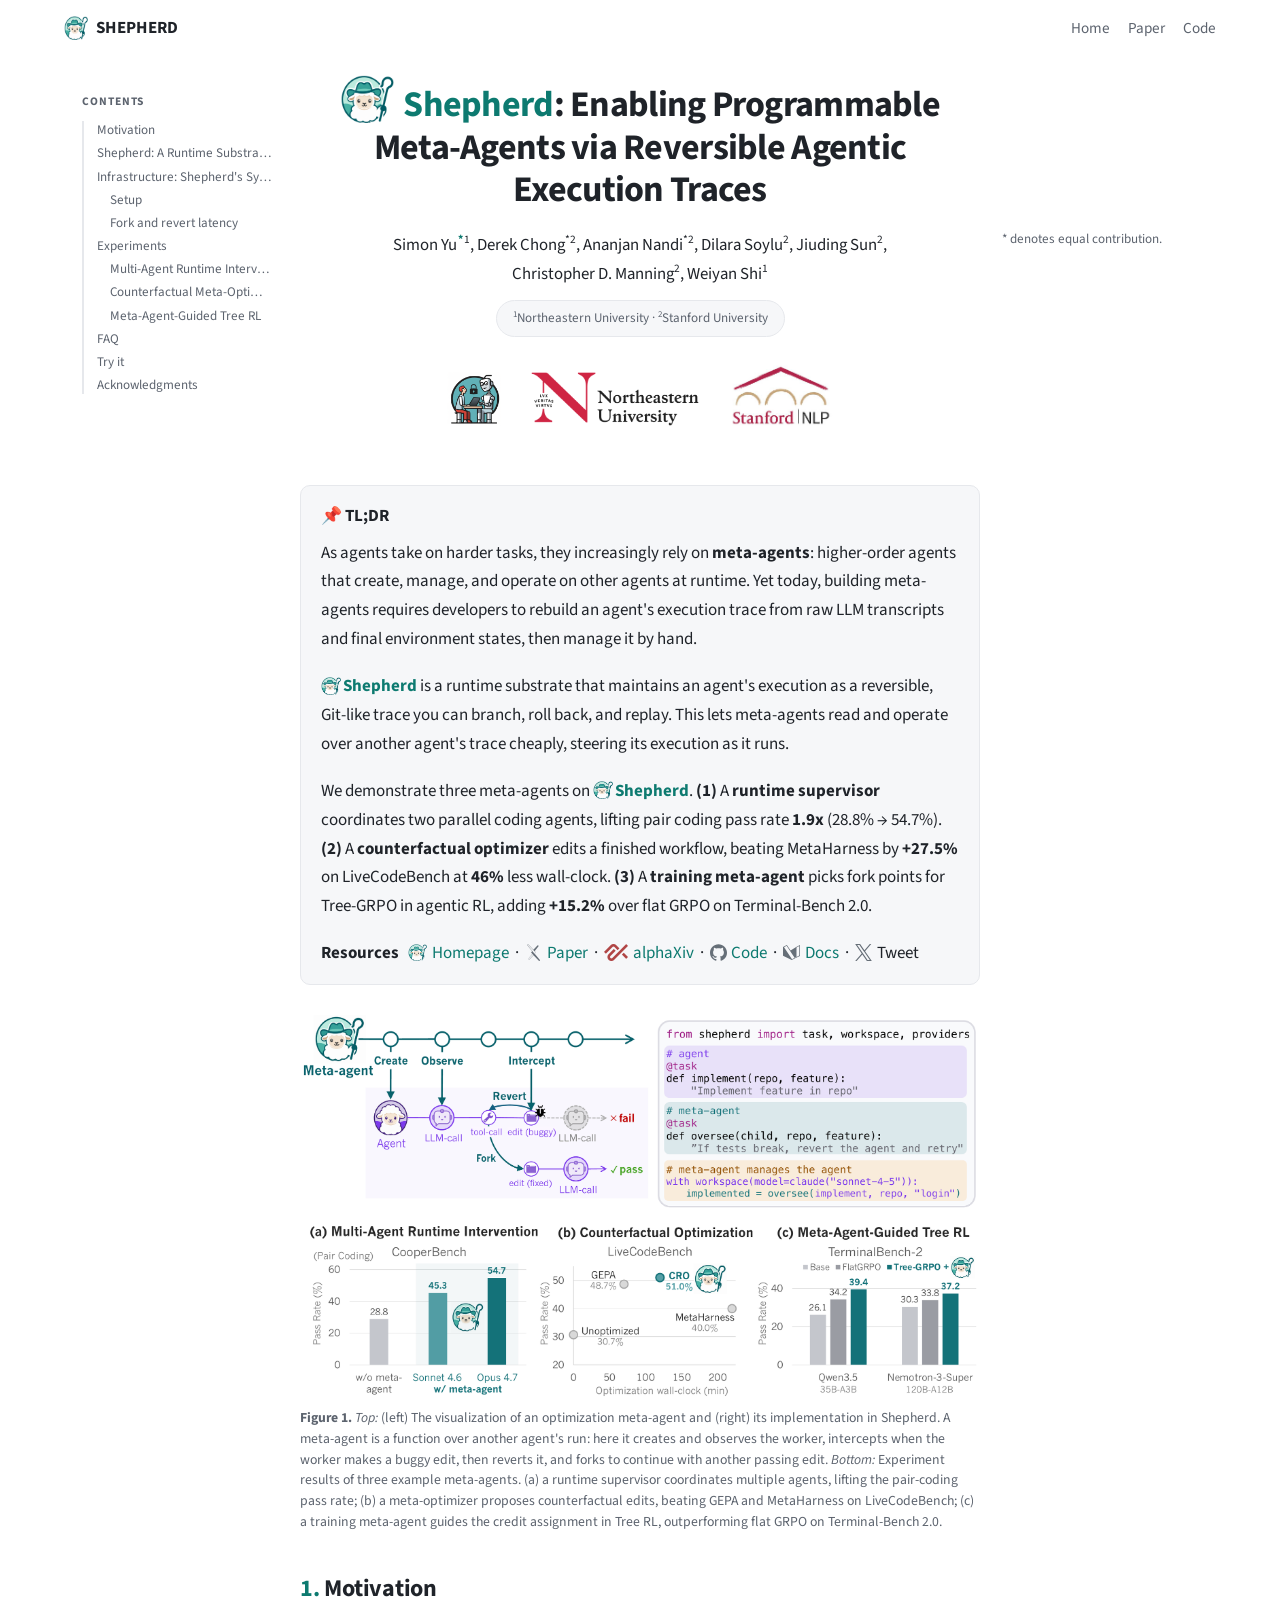
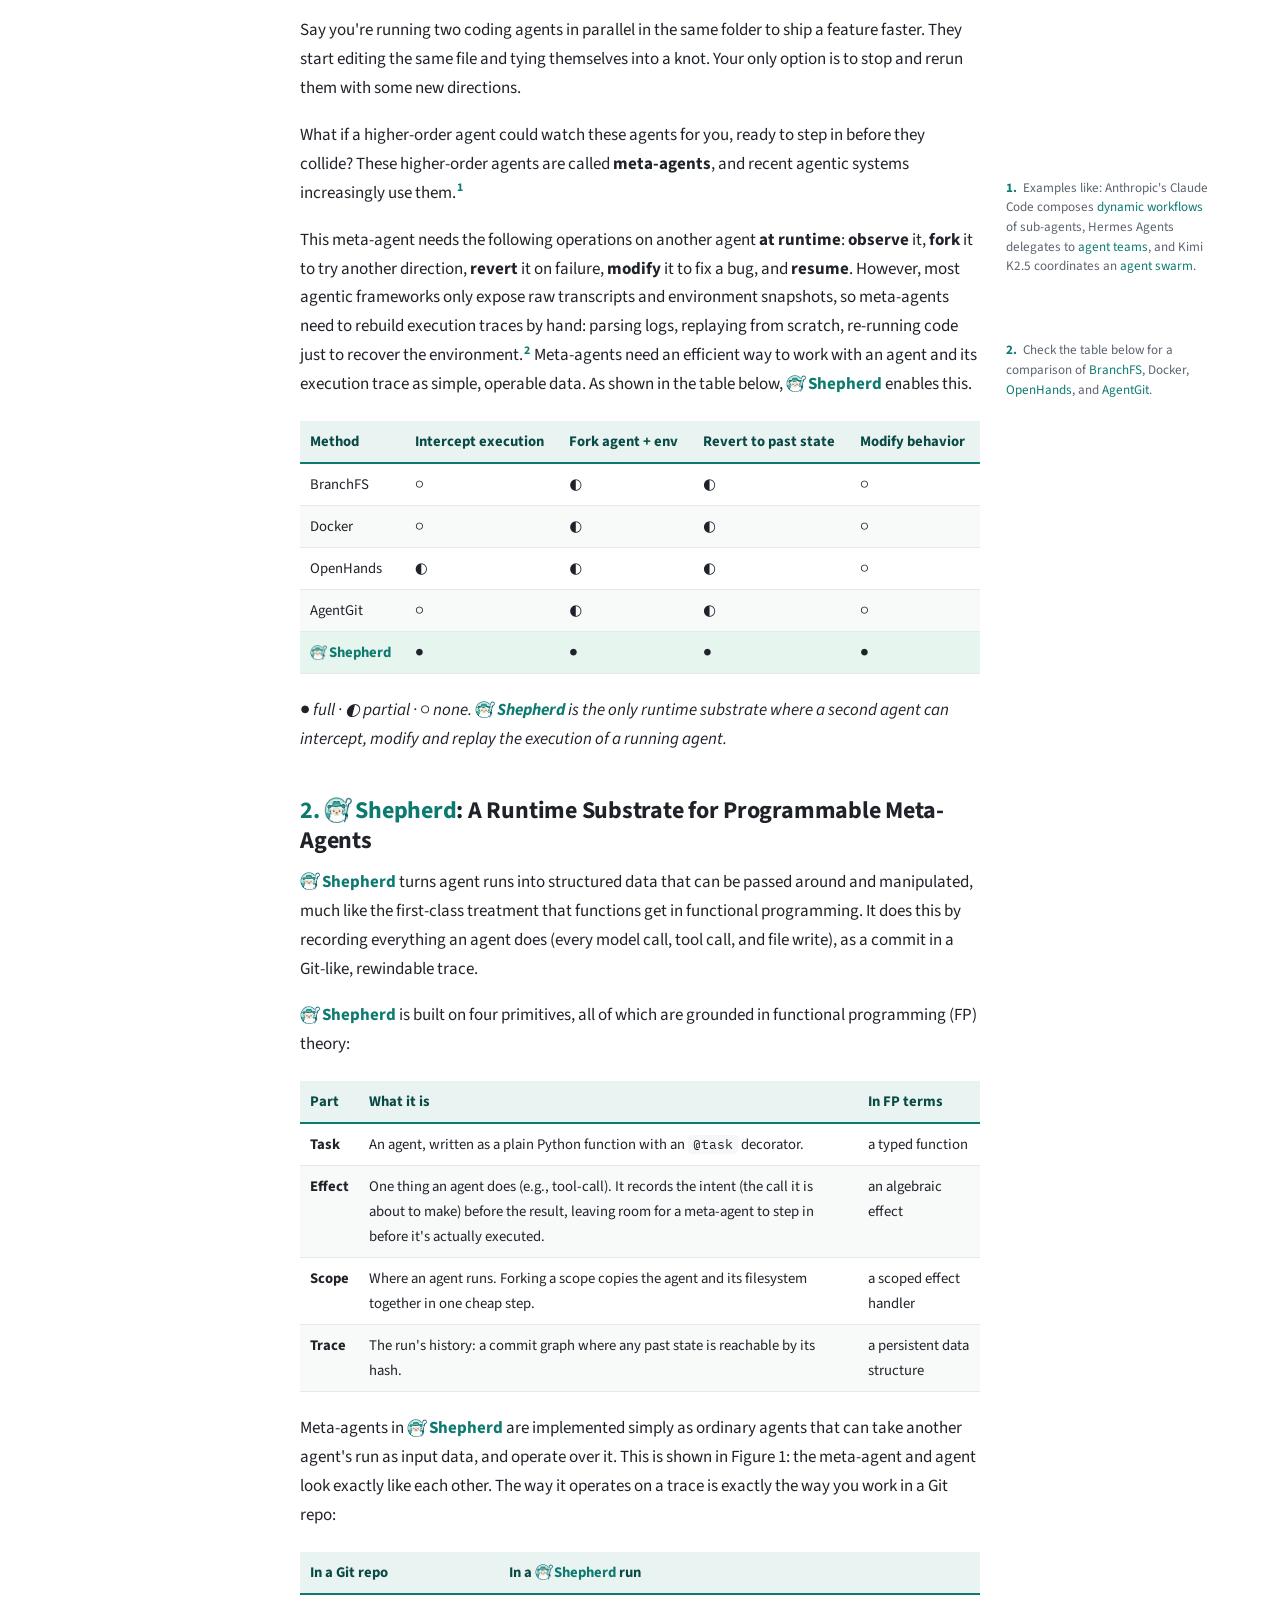
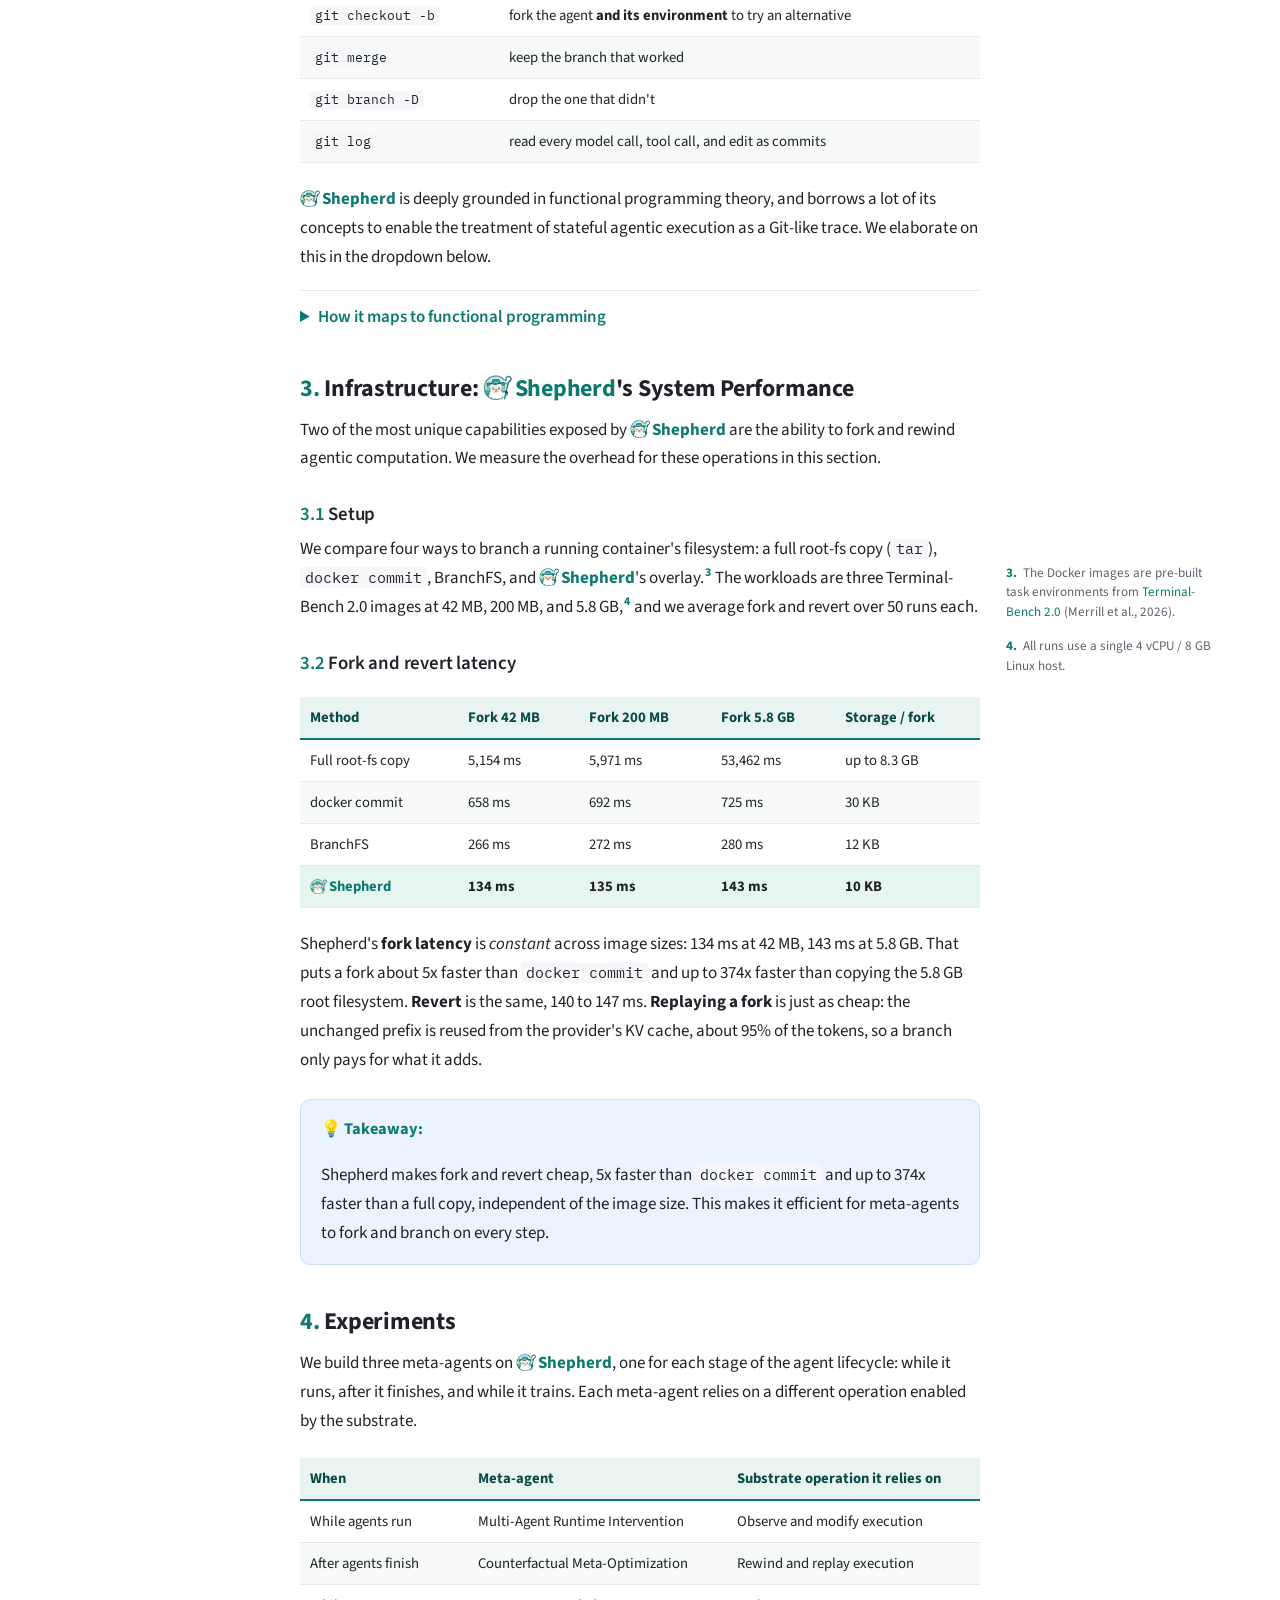
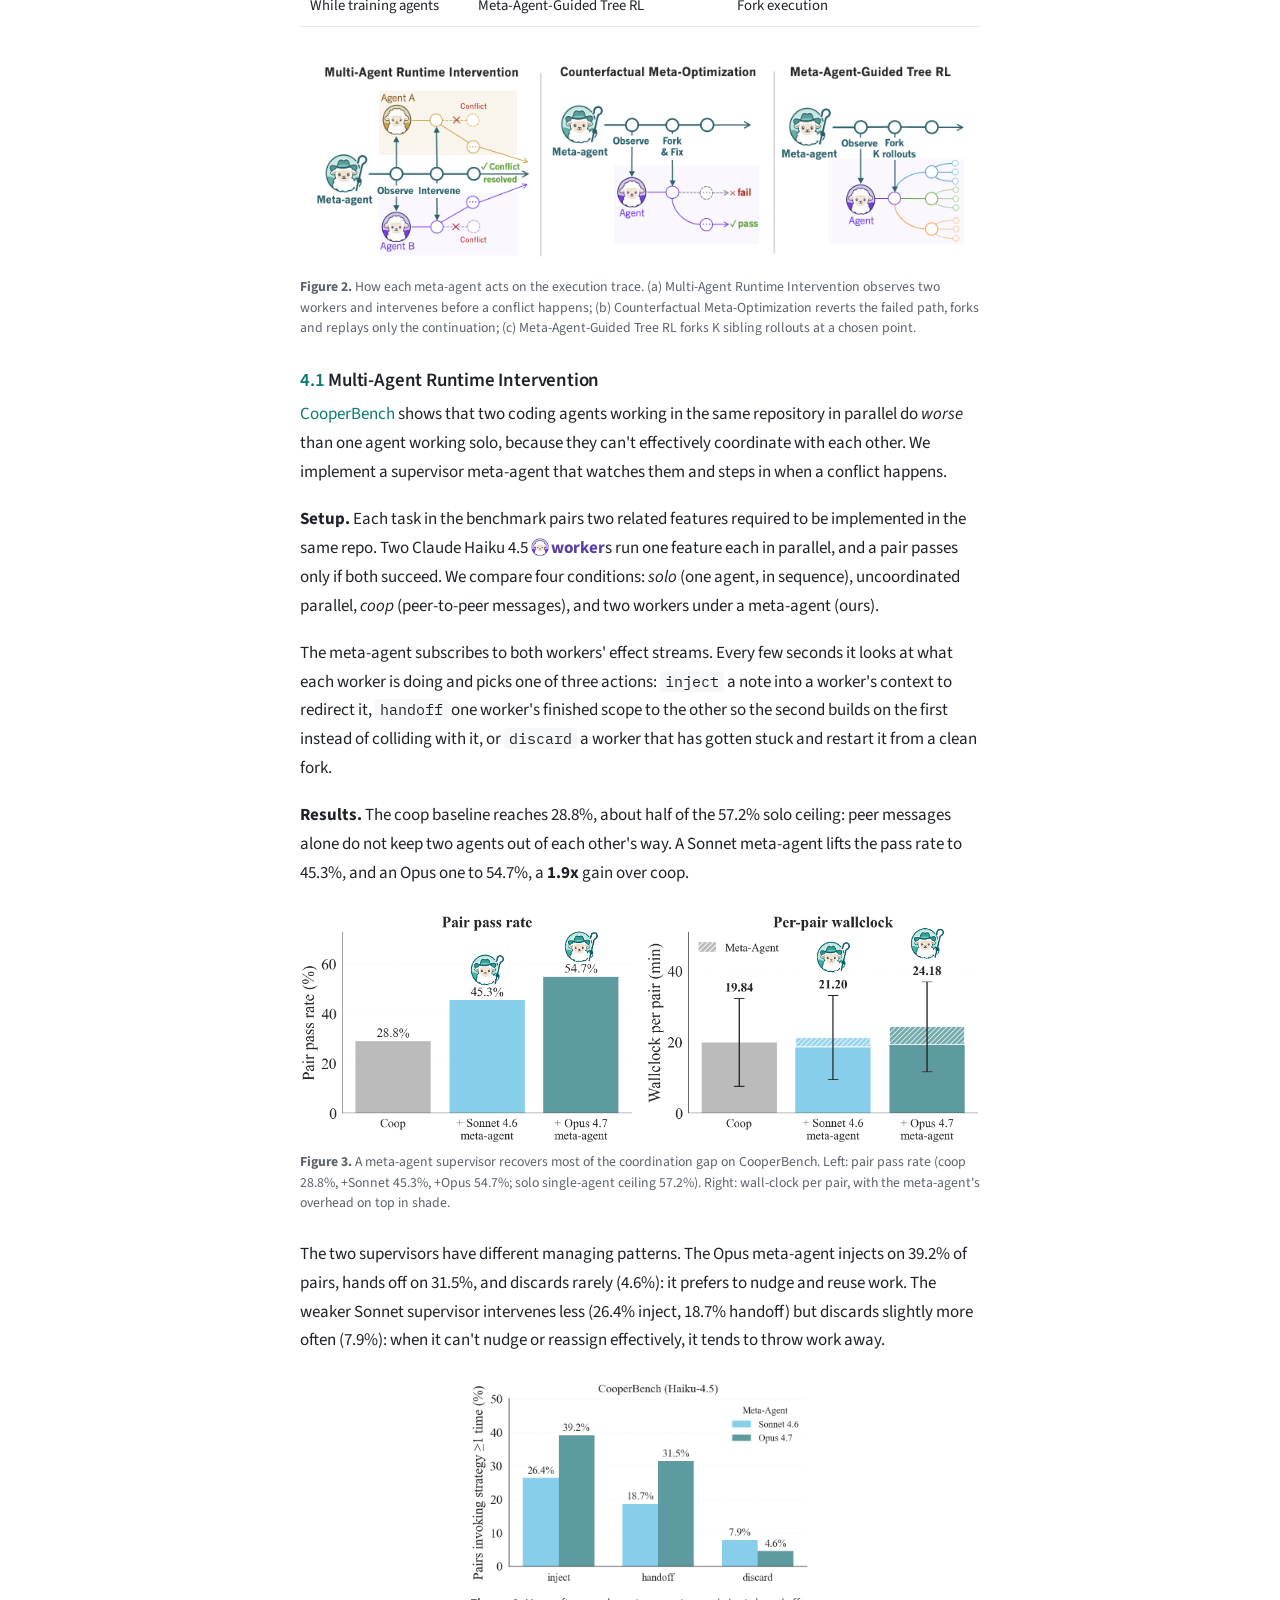
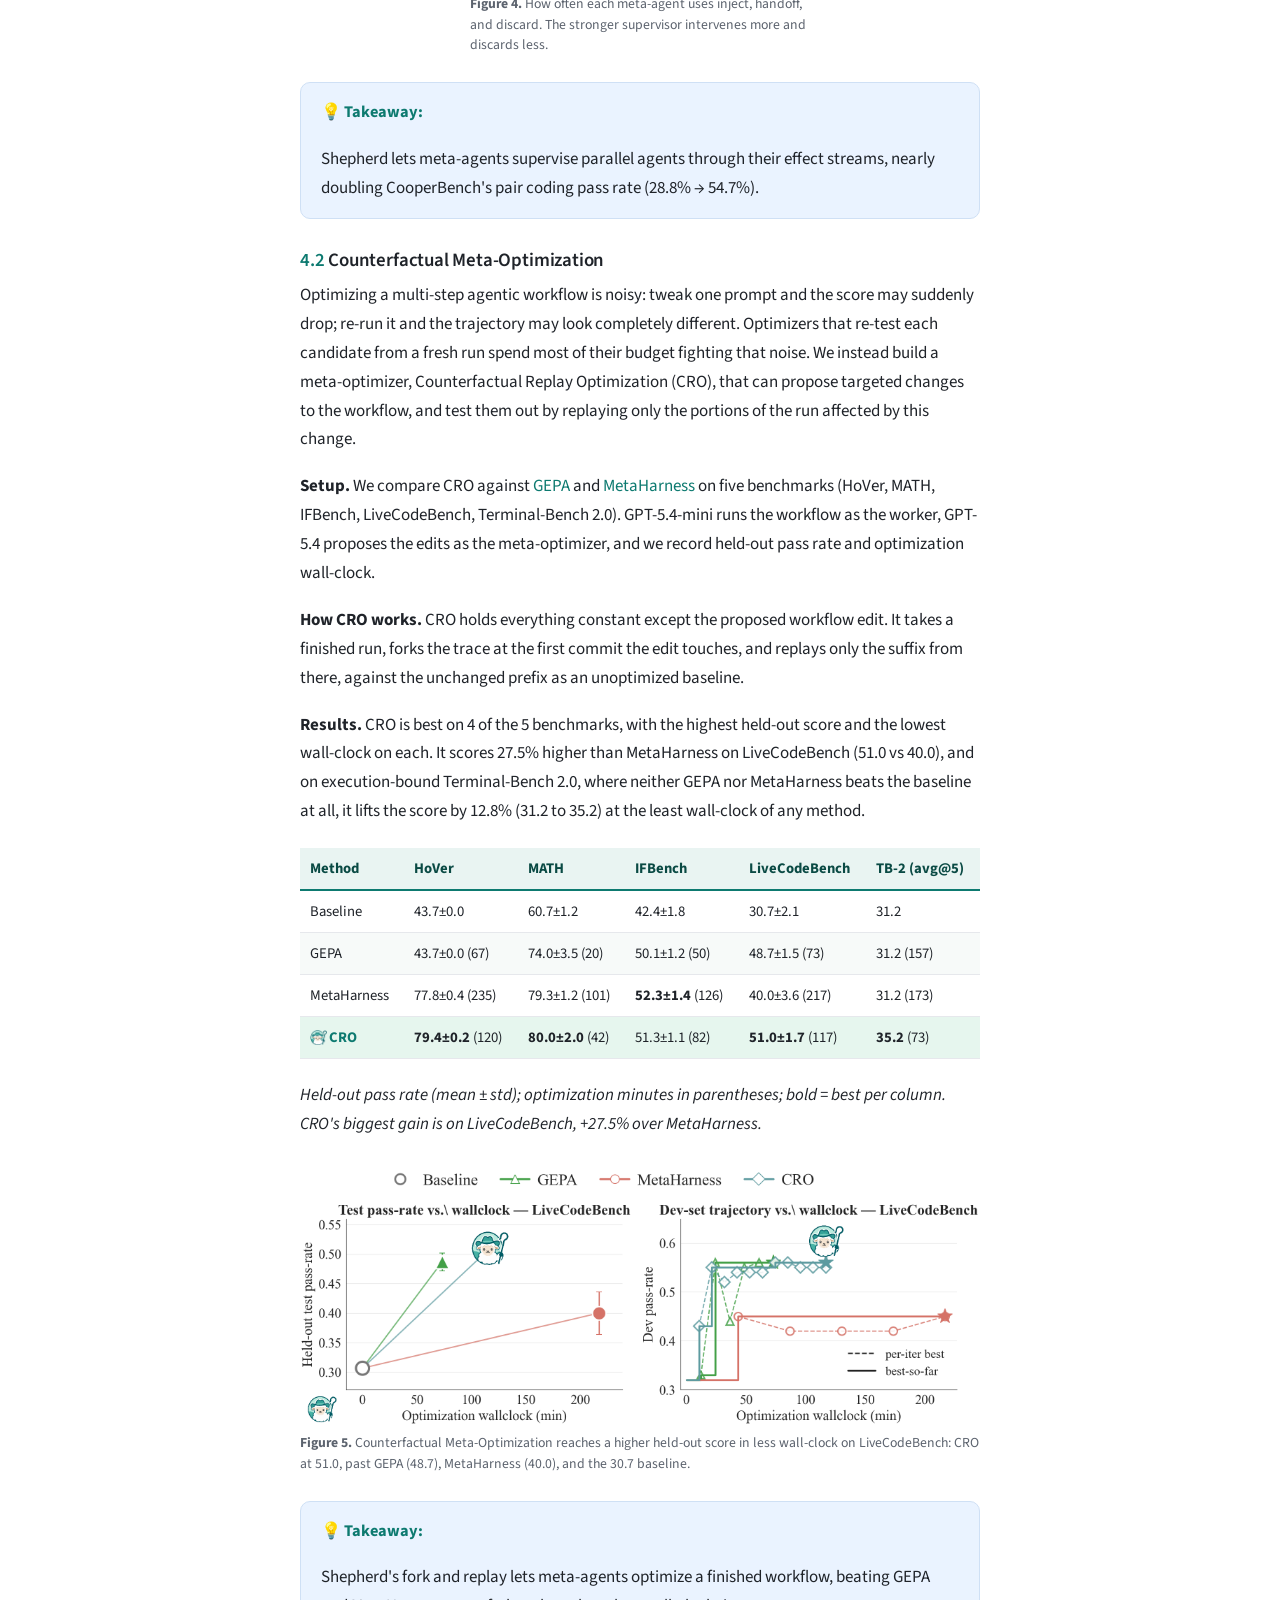
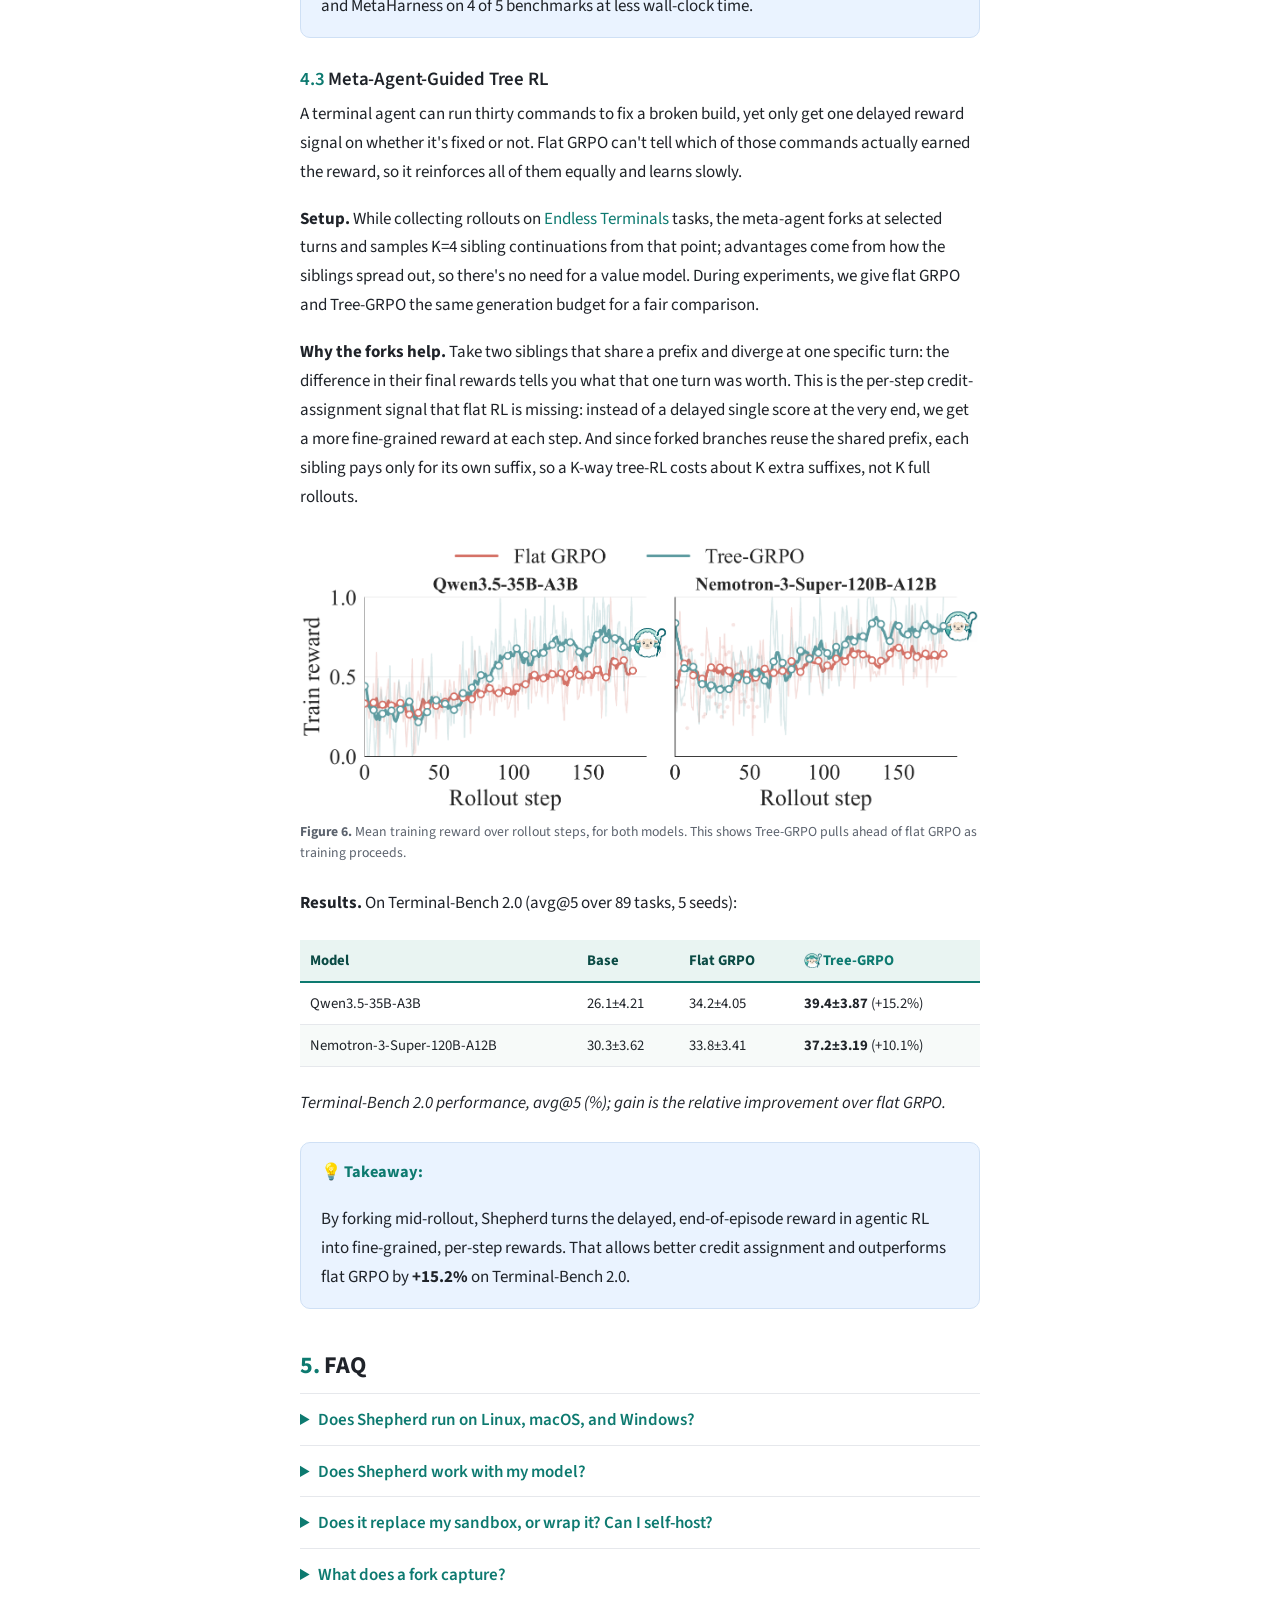
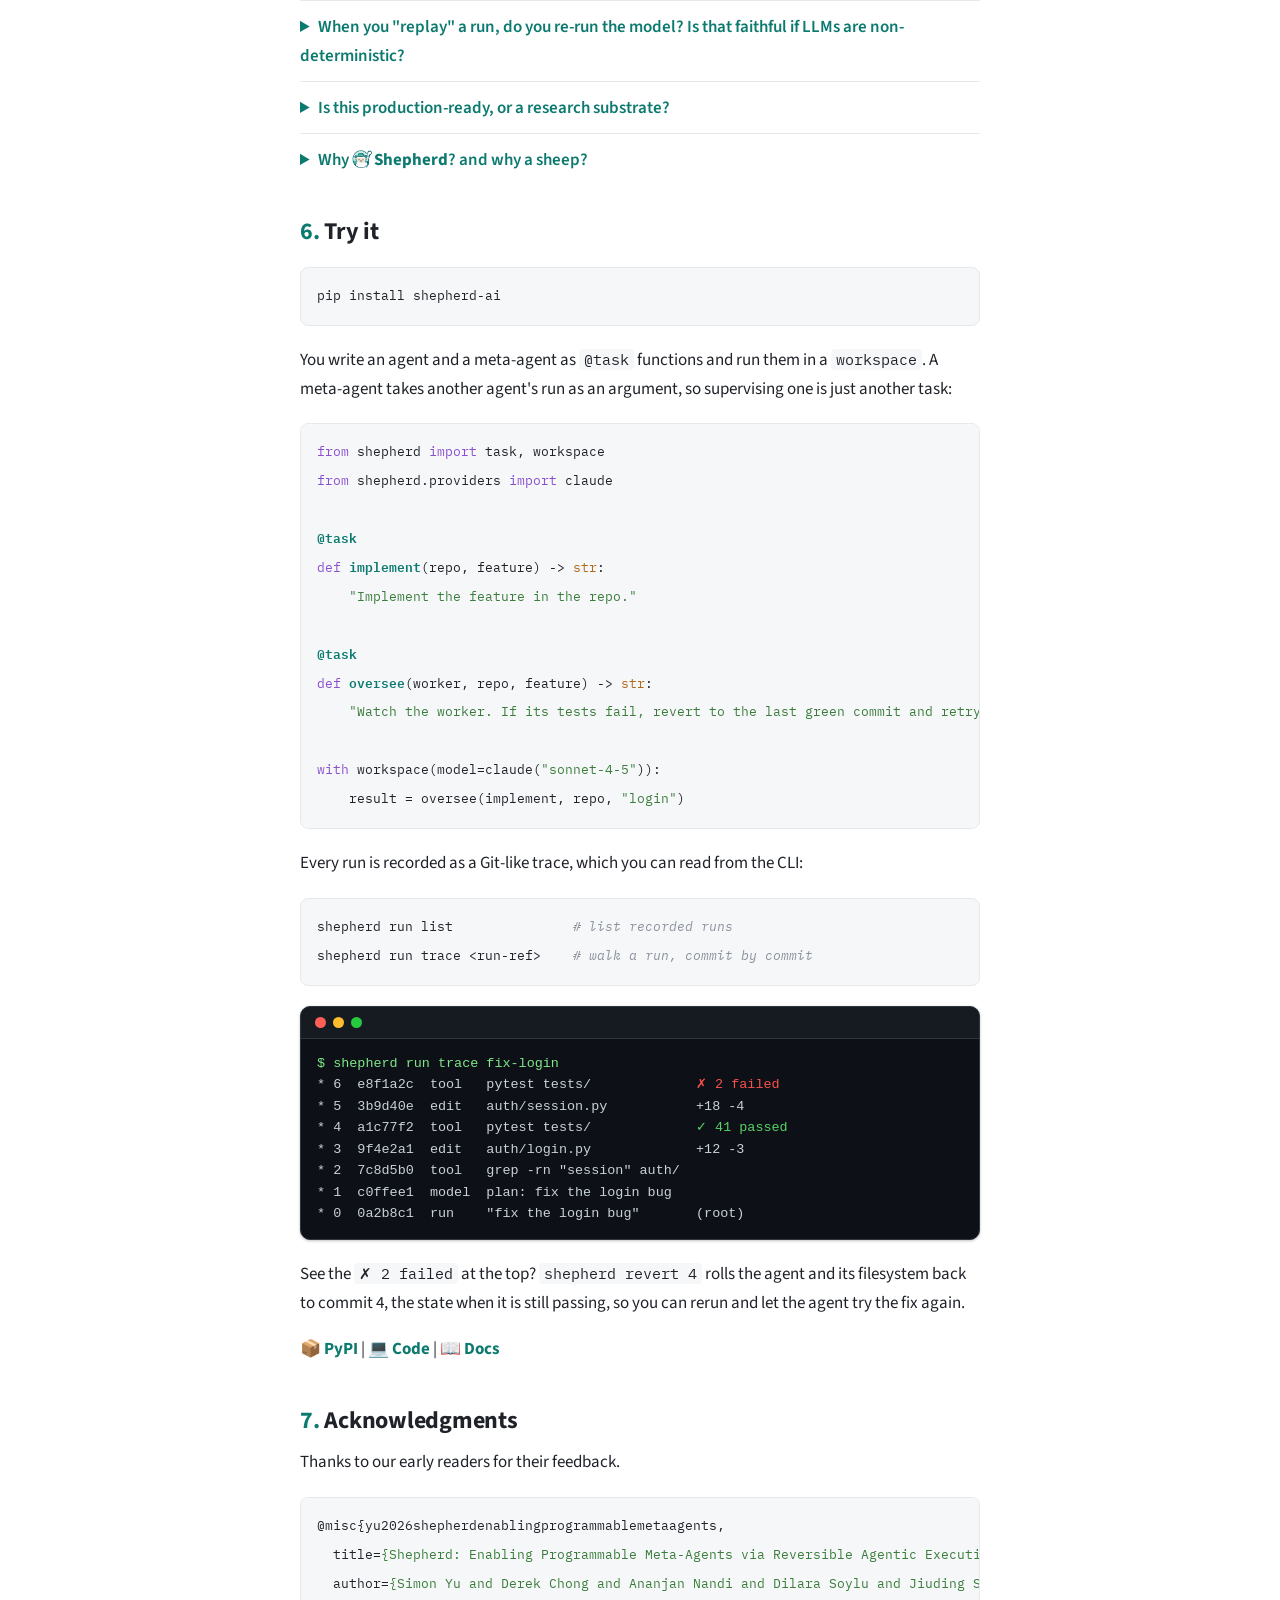
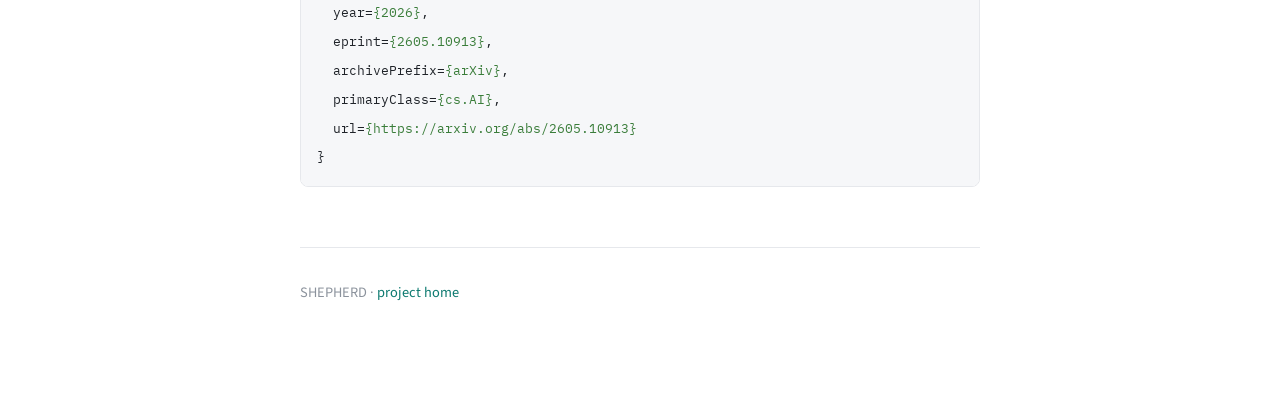
==== commit c70da780: "blog: rewrite Try-it closing line as a user-facing CLI 'shepherd revert 4' action" ====
--- a/site/blog/index.html
+++ b/site/blog/index.html
@@ -475,7 +475,7 @@
 * 0  0a2b8c1  run    "fix the login bug"       (root)</pre>
 </div>
 
-<p>A meta-agent rewinds a run the same way: it reverts the worker to an earlier commit and forks a fresh continuation, the <code>revert</code>-and-retry that <code>oversee</code> does above.</p>
+<p>See the <code>✗ 2 failed</code> at the top? <code>shepherd revert 4</code> rolls the agent and its filesystem back to commit 4, the state when it is still passing, so you can rerun and let the agent try the fix again.</p>
 <p>📦 <a href="https://pypi.org/project/shepherd-ai/0.0.1/"><strong>PyPI</strong></a>  |  💻 <a href="https://github.com/dcx/poc-crank-v2"><strong>Code</strong></a>  |  📖 <a href="https://docs.shepherd-agents.ai/"><strong>Docs</strong></a></p>
 <h1 id="acknowledgments">Acknowledgments</h1>
 <p>Thanks to our early readers for their feedback.</p>
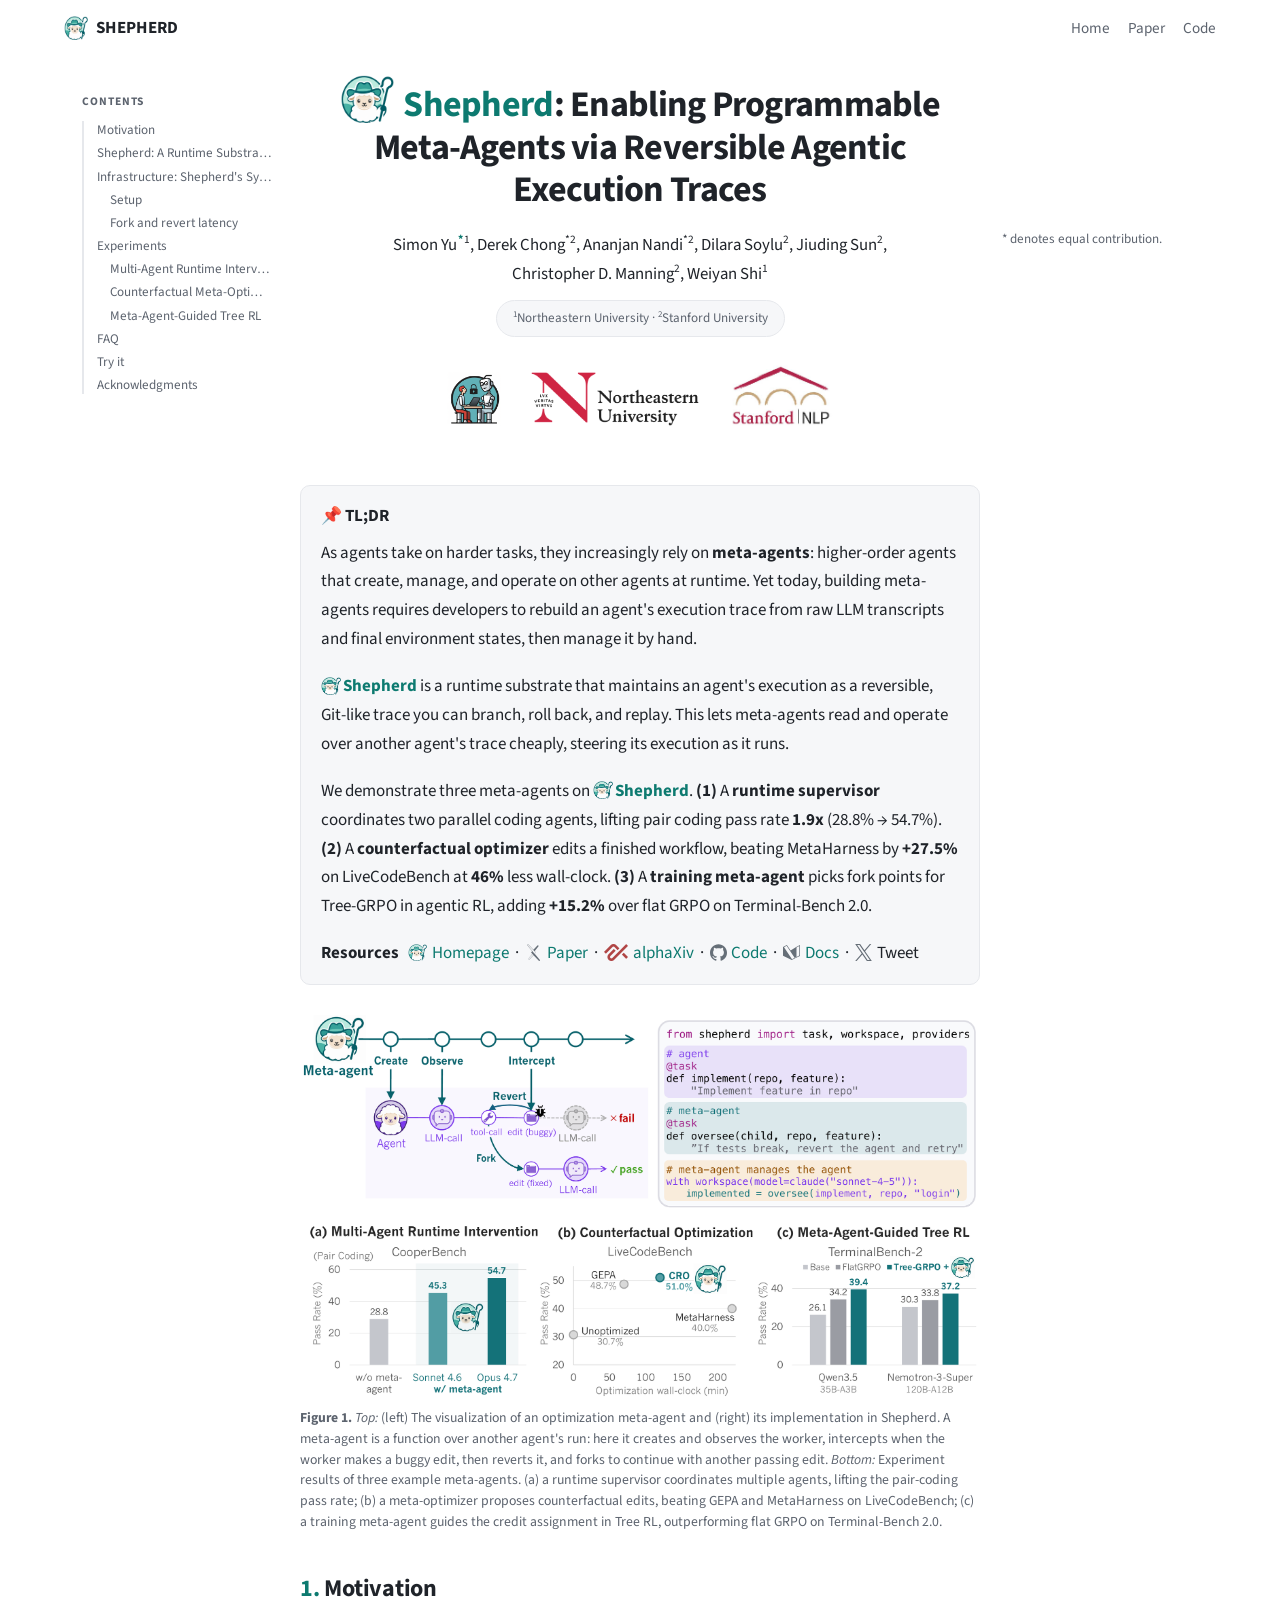
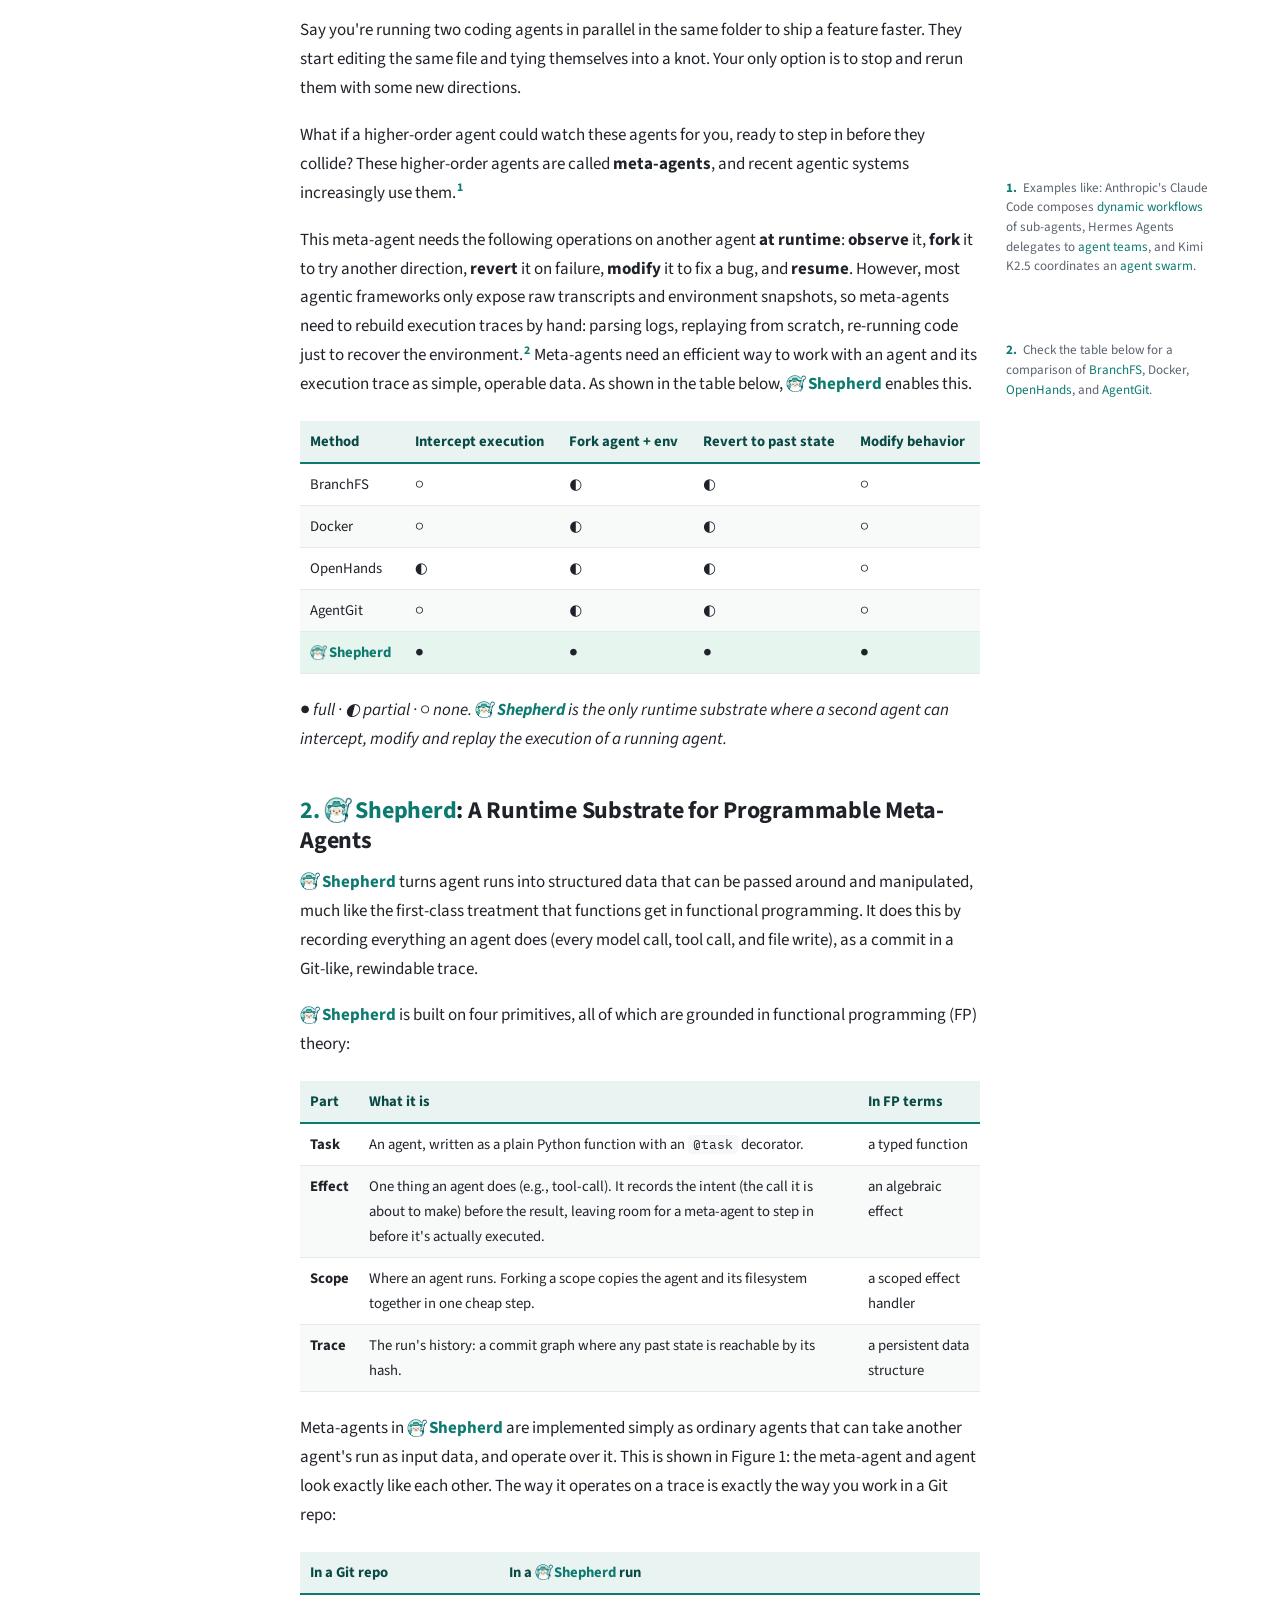
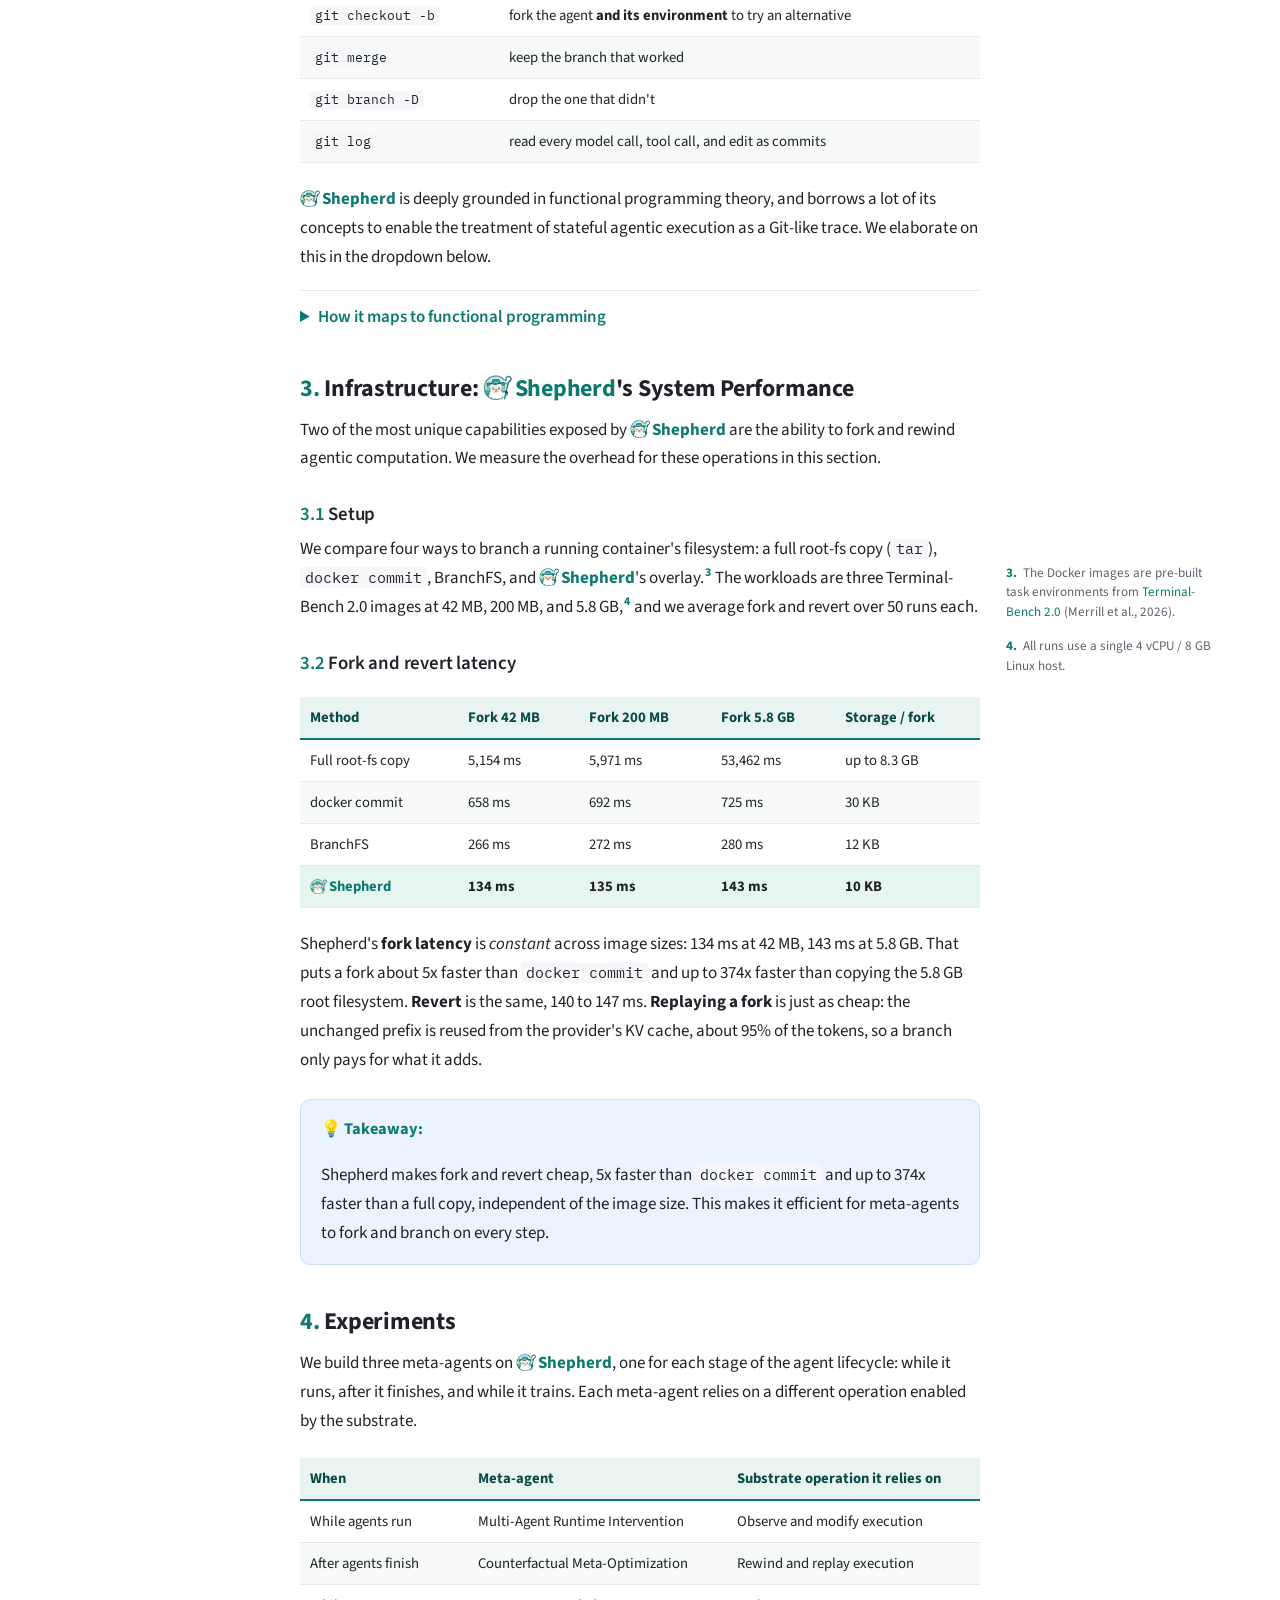
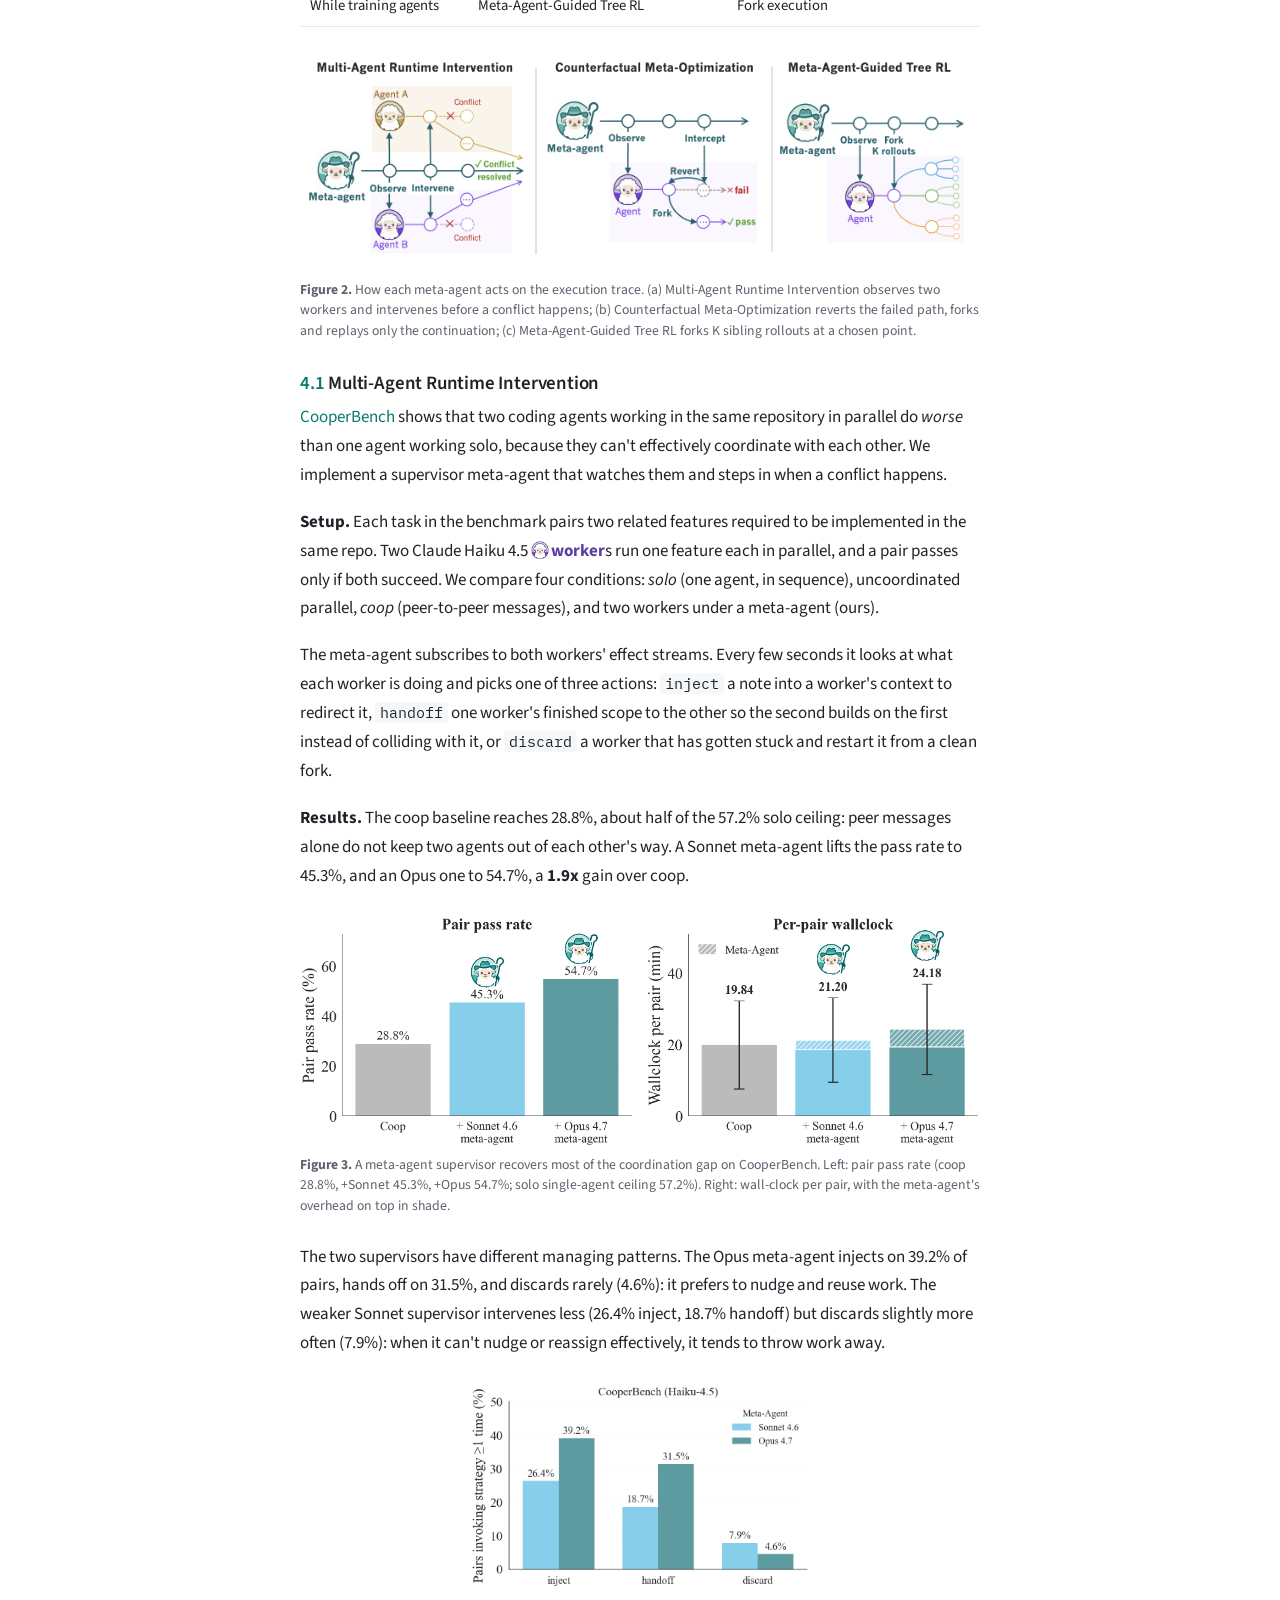
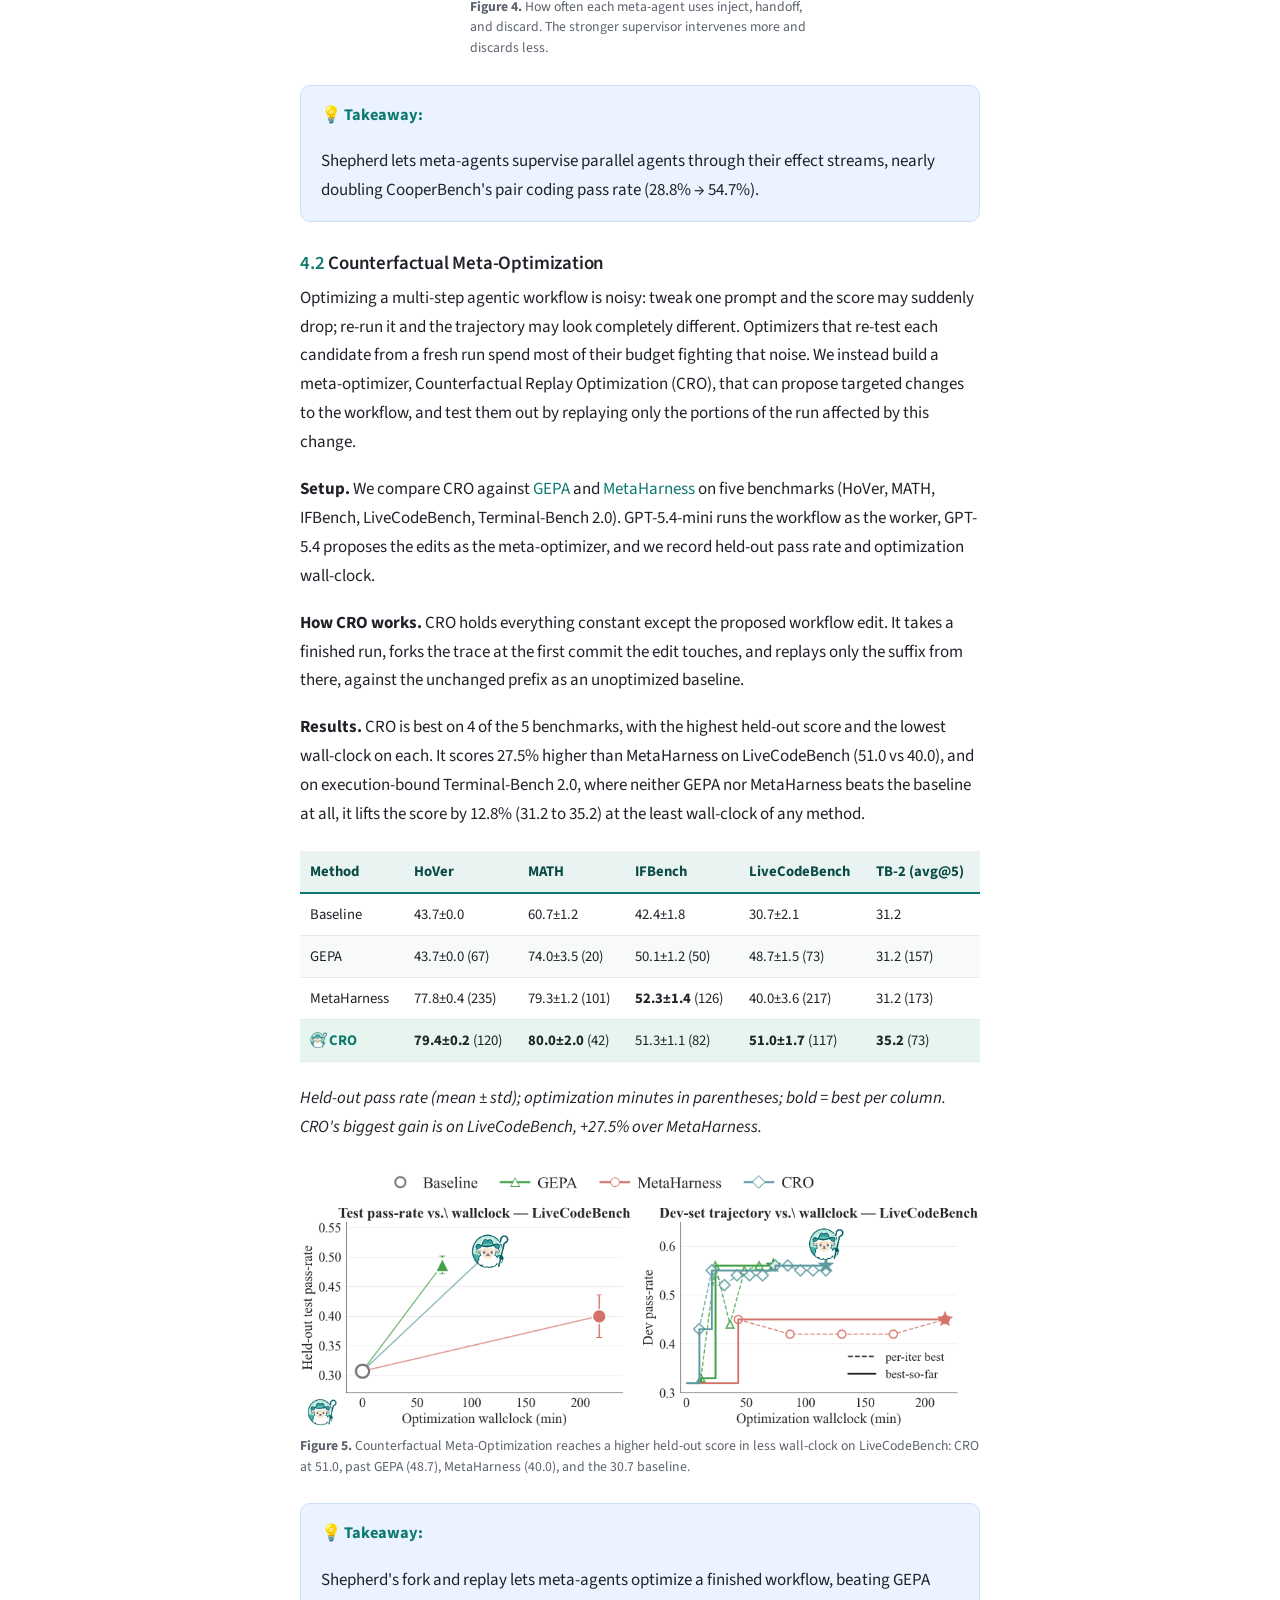
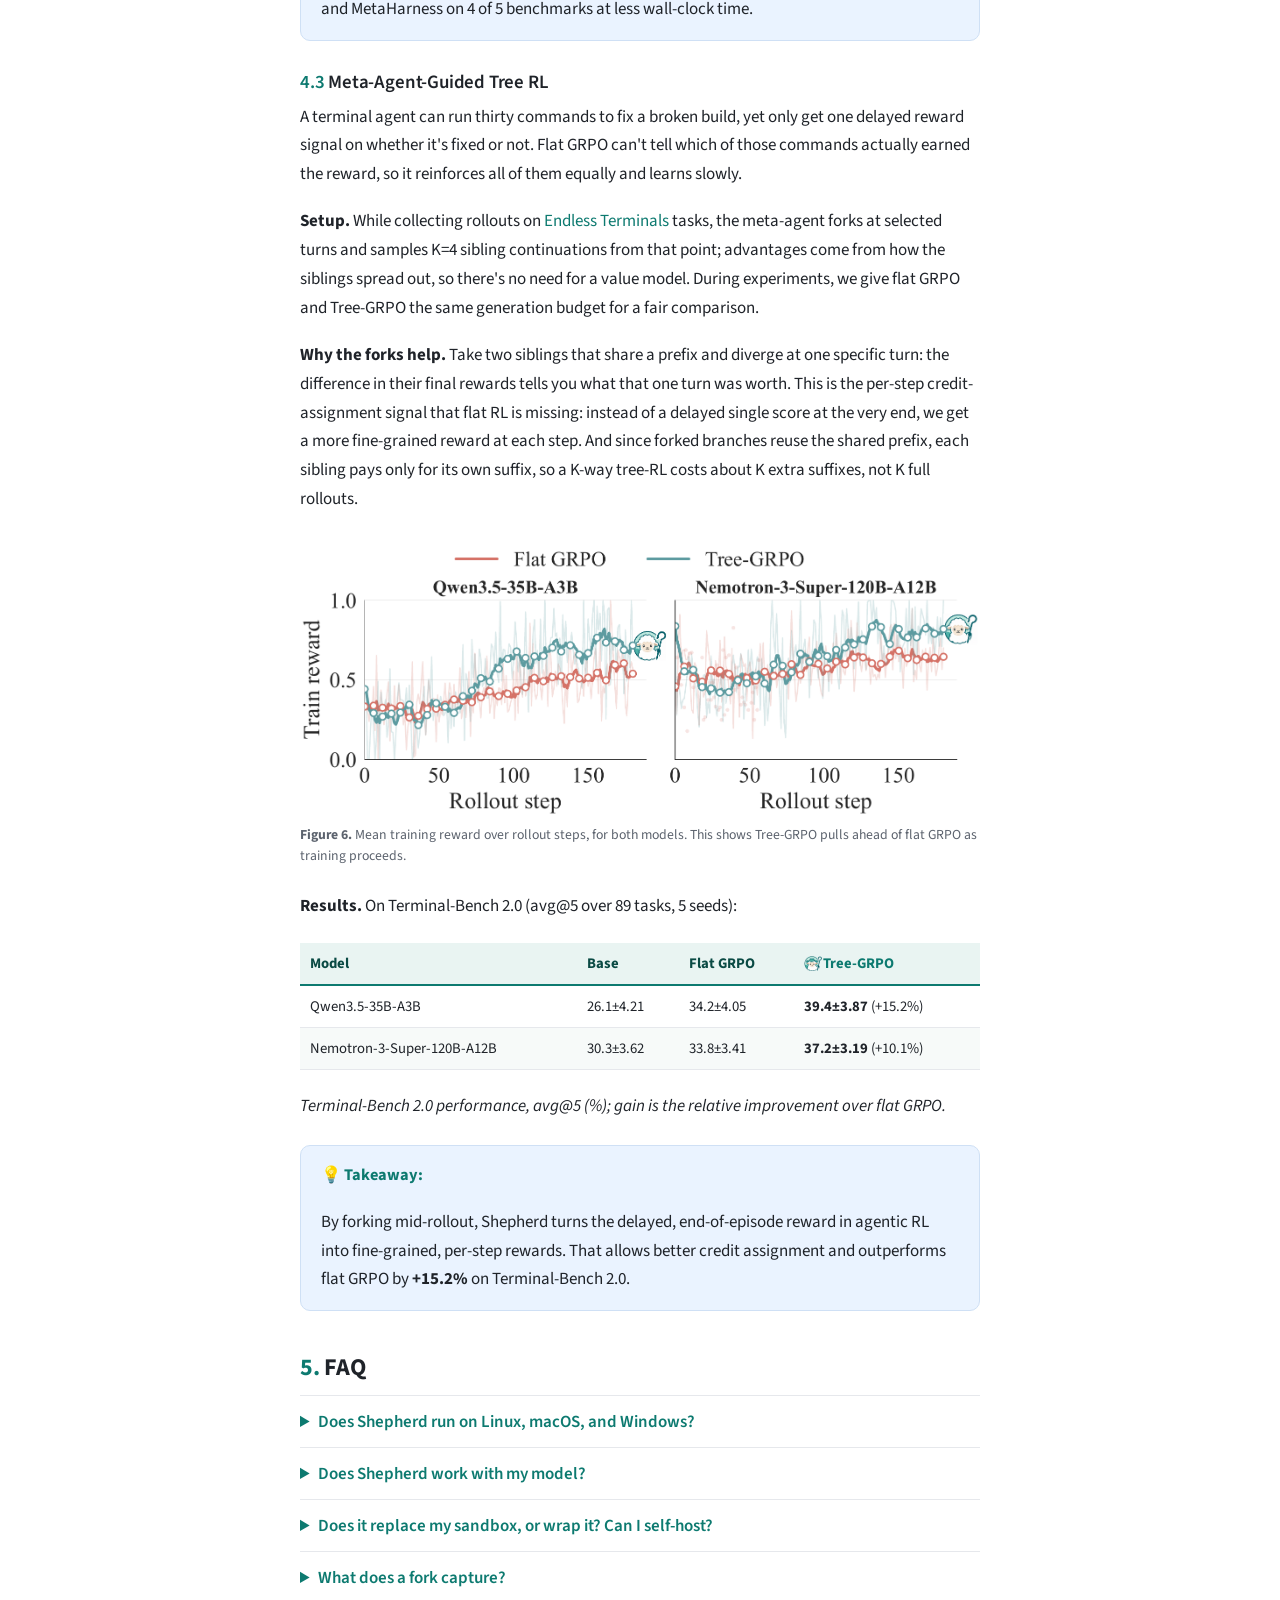
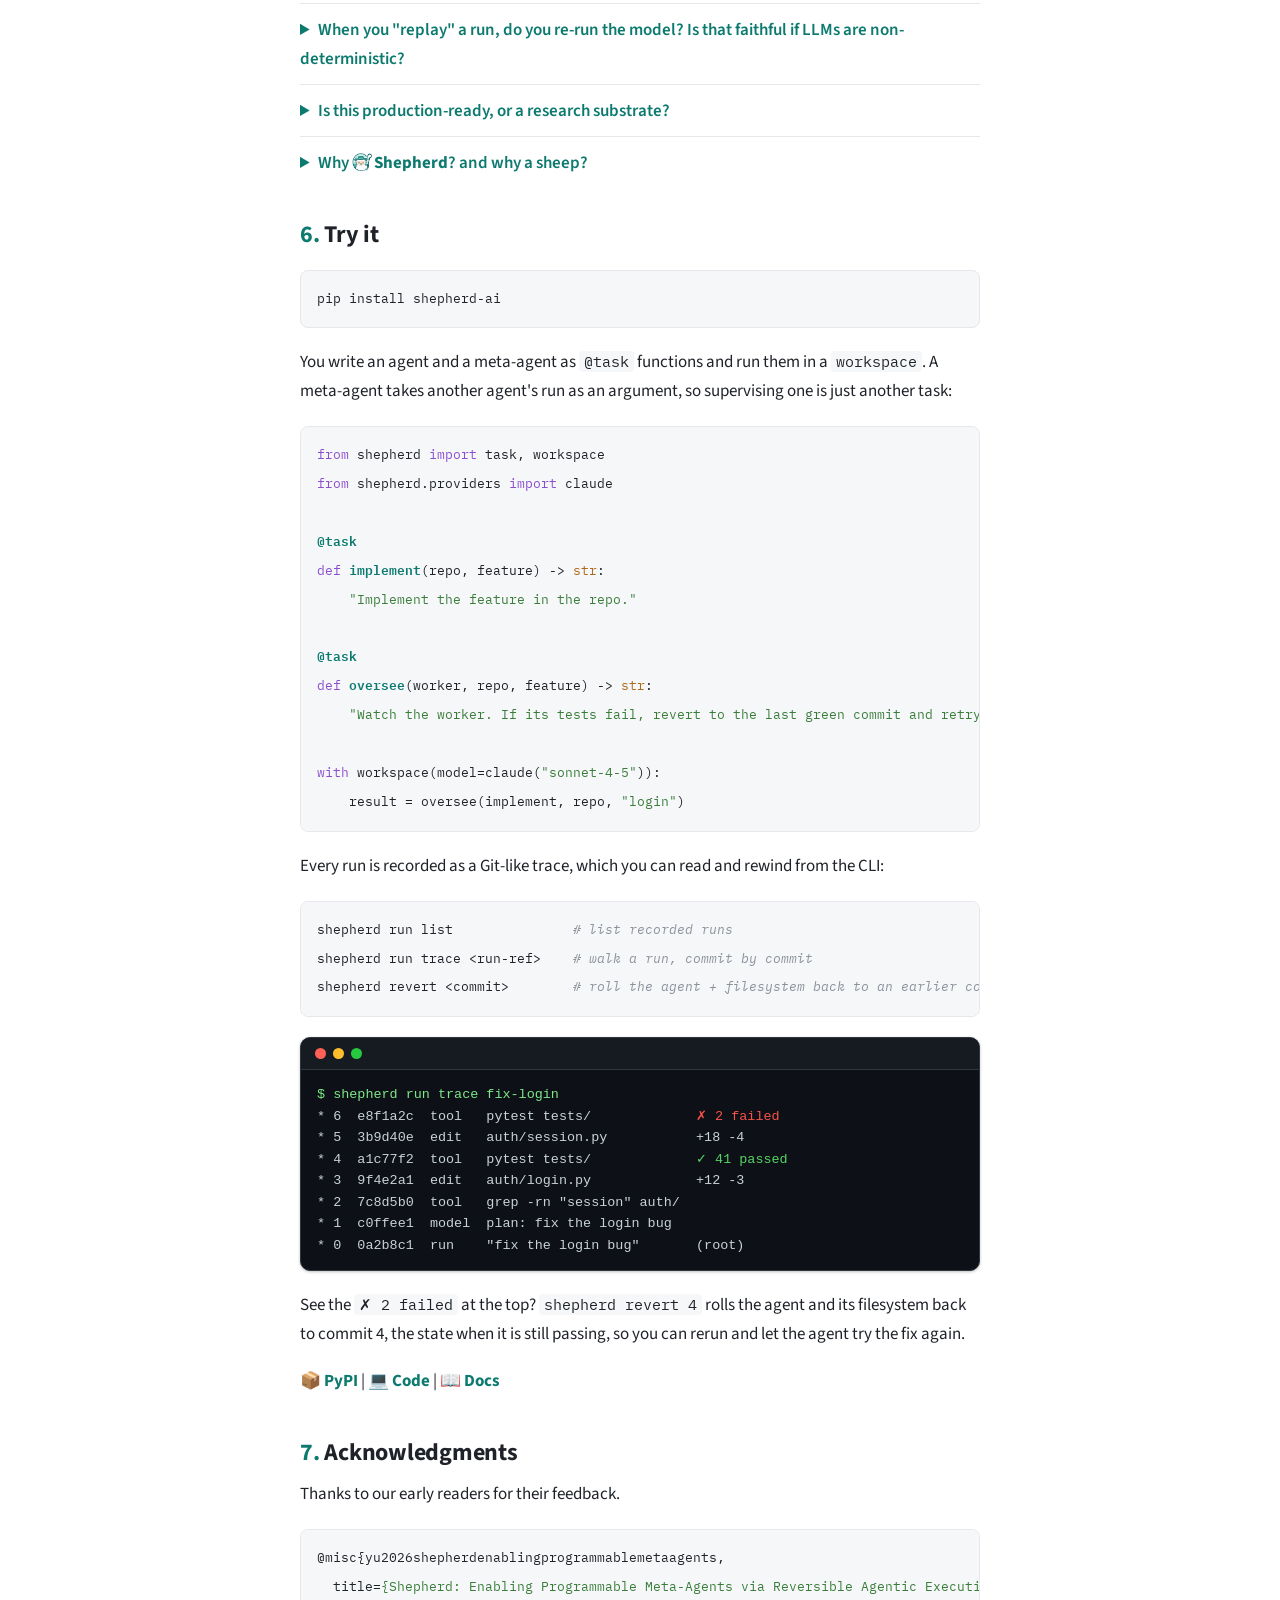
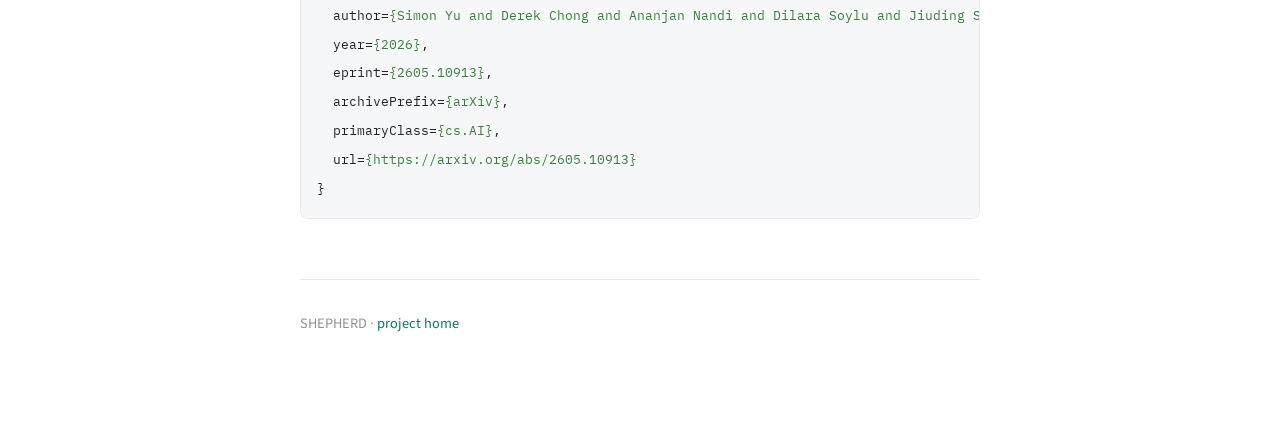
==== commit ad92c89a: "blog: add 'shepherd revert' to CLI command block (read+rewind); update Figure 2 to mechanism_figure_" ====
--- a/site/blog/index.html
+++ b/site/blog/index.html
@@ -458,9 +458,10 @@
     <span class="n">result</span> <span class="o">=</span> <span class="n">oversee</span><span class="p">(</span><span class="n">implement</span><span class="p">,</span> <span class="n">repo</span><span class="p">,</span> <span class="s2">&quot;login&quot;</span><span class="p">)</span>
 </code></pre></div>
 
-<p>Every run is recorded as a Git-like trace, which you can read from the CLI:</p>
+<p>Every run is recorded as a Git-like trace, which you can read and rewind from the CLI:</p>
 <div class="hl"><pre><span></span><code>shepherd<span class="w"> </span>run<span class="w"> </span>list<span class="w">               </span><span class="c1"># list recorded runs</span>
 shepherd<span class="w"> </span>run<span class="w"> </span>trace<span class="w"> </span>&lt;run-ref&gt;<span class="w">    </span><span class="c1"># walk a run, commit by commit</span>
+shepherd<span class="w"> </span>revert<span class="w"> </span>&lt;commit&gt;<span class="w">        </span><span class="c1"># roll the agent + filesystem back to an earlier commit</span>
 </code></pre></div>
 
 <div class="terminal">
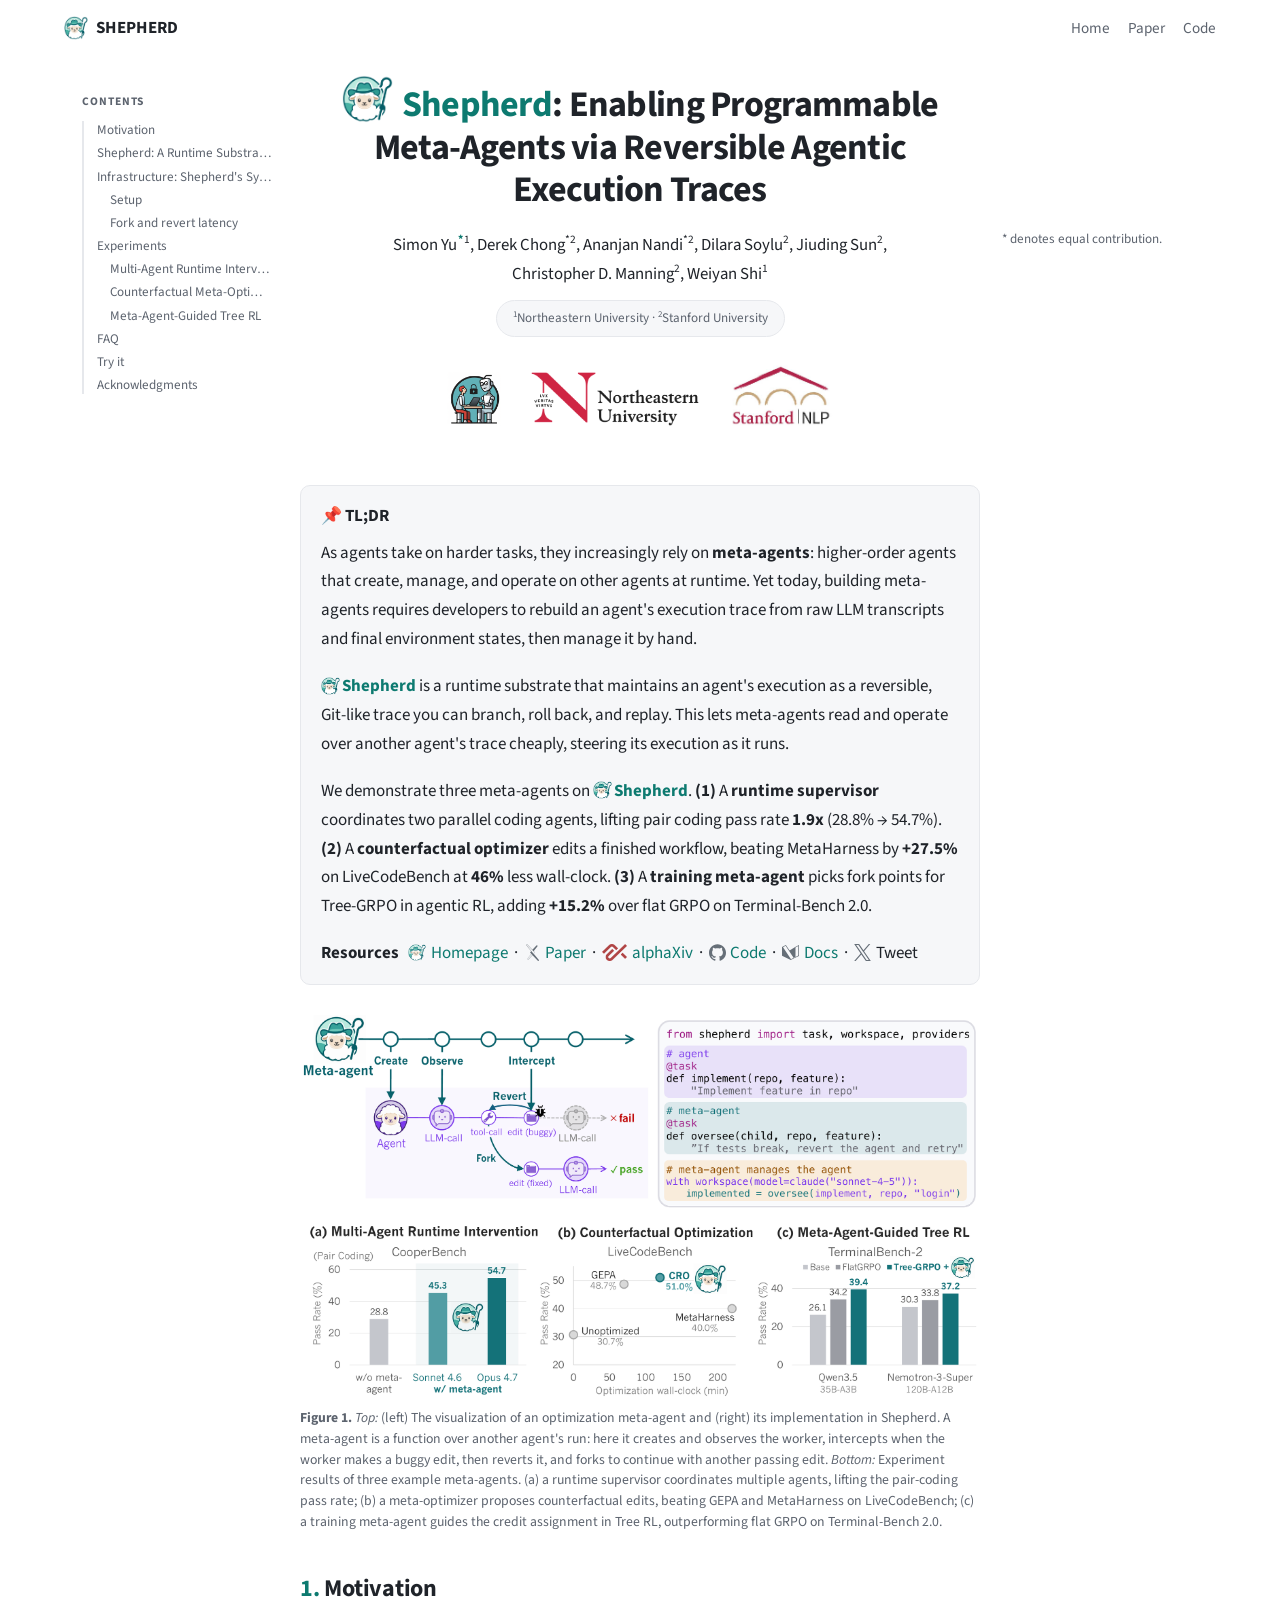
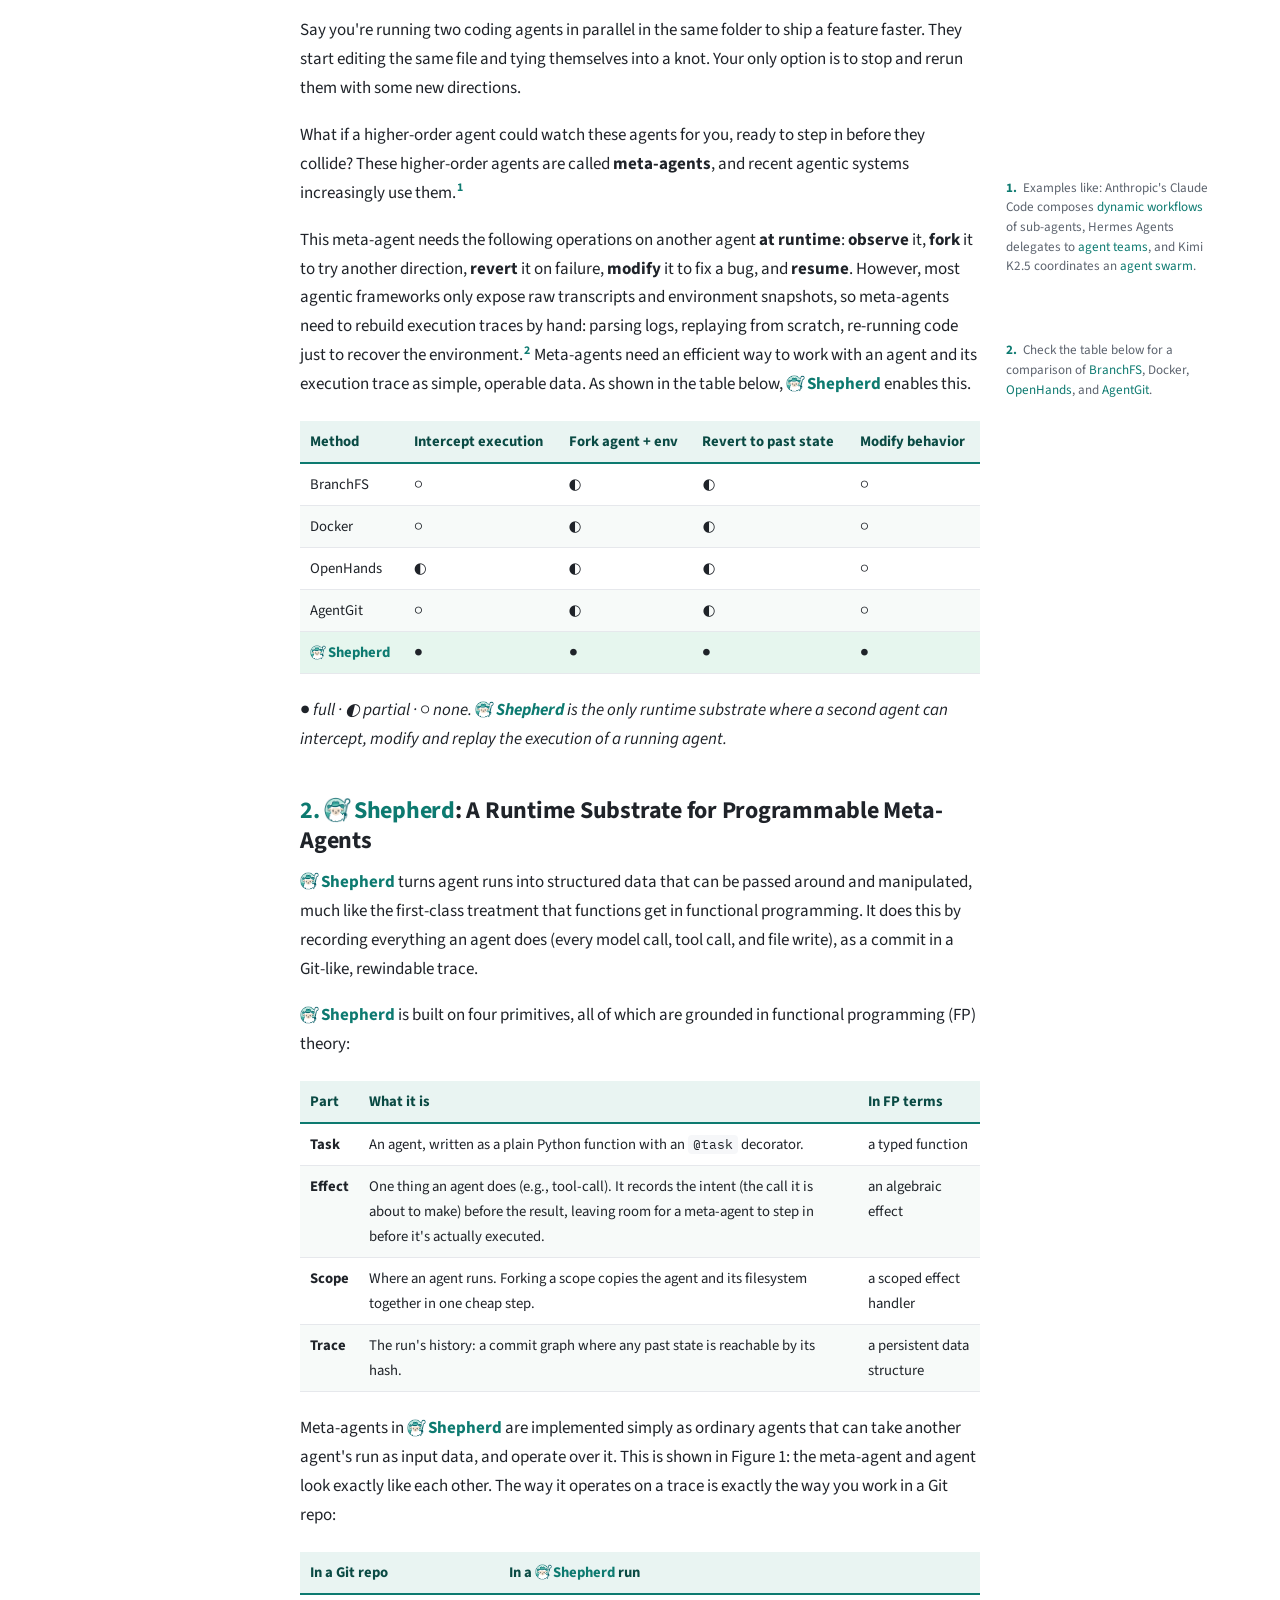
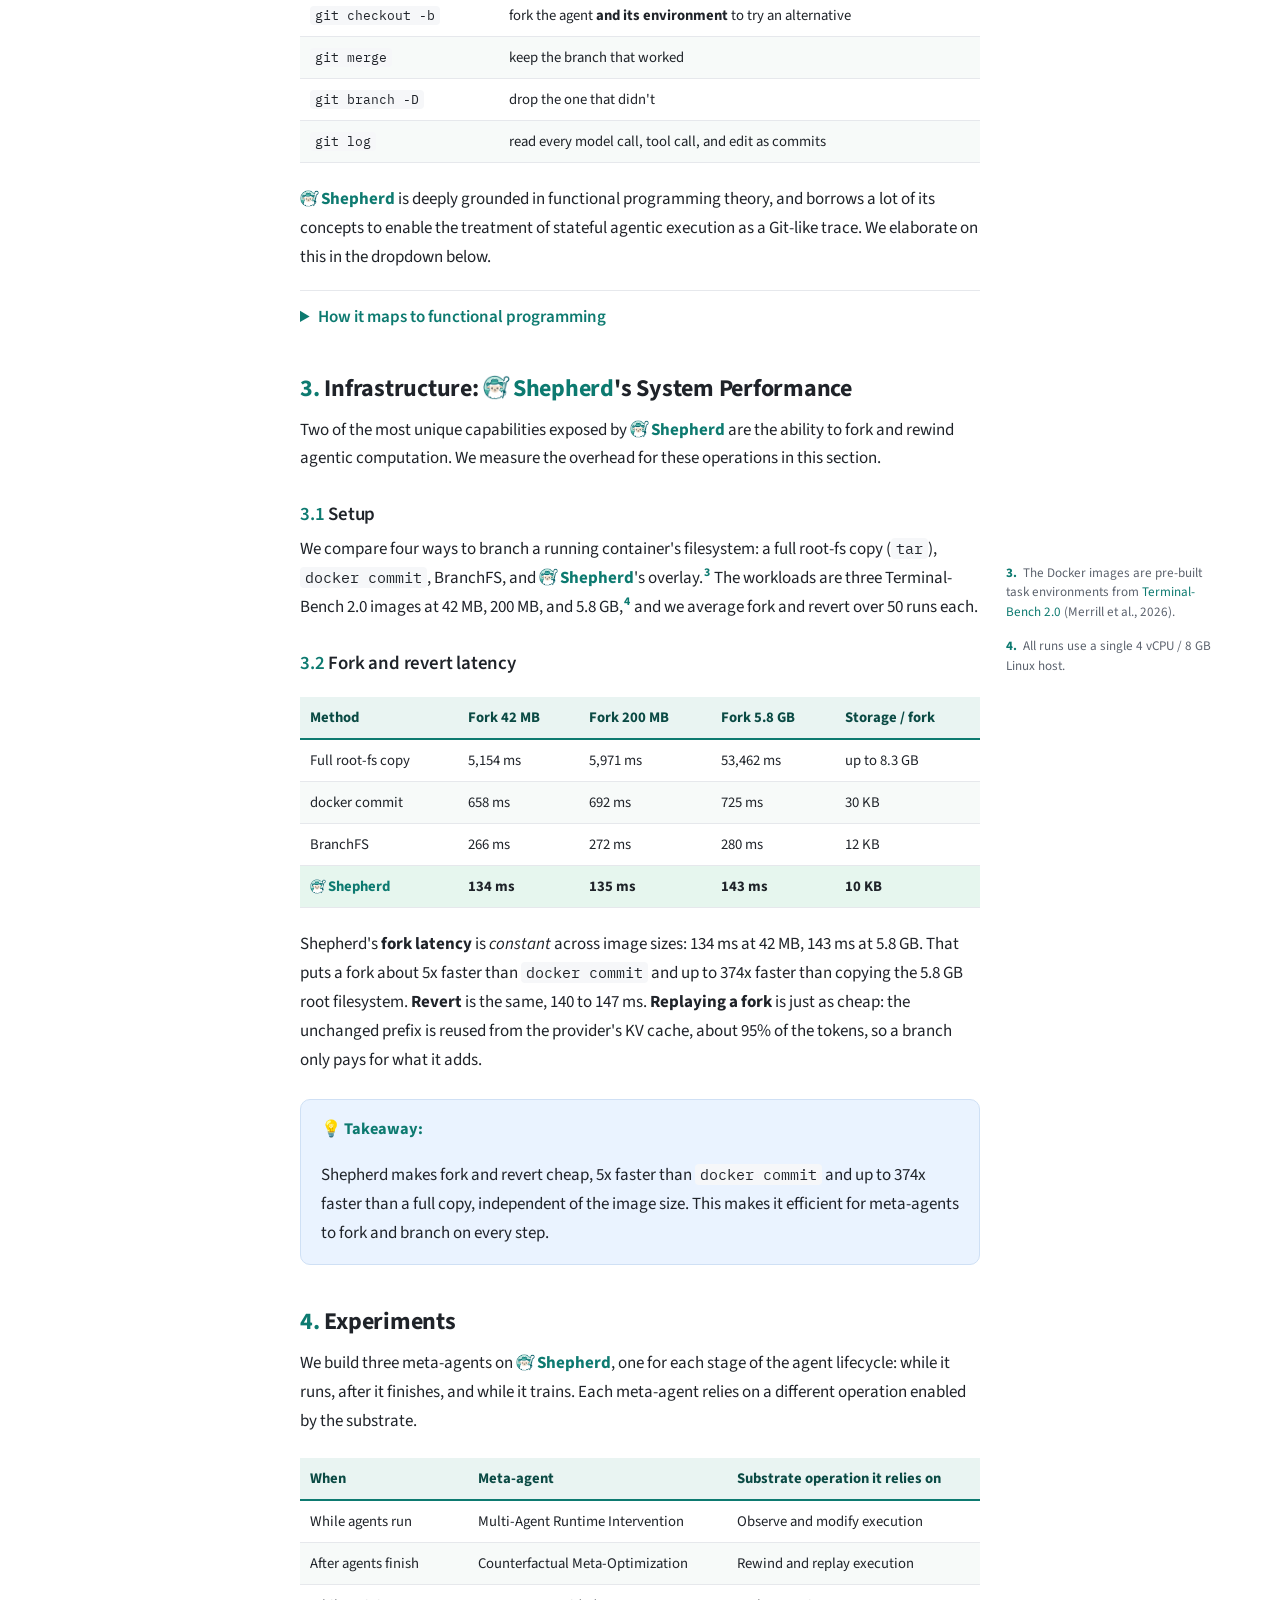
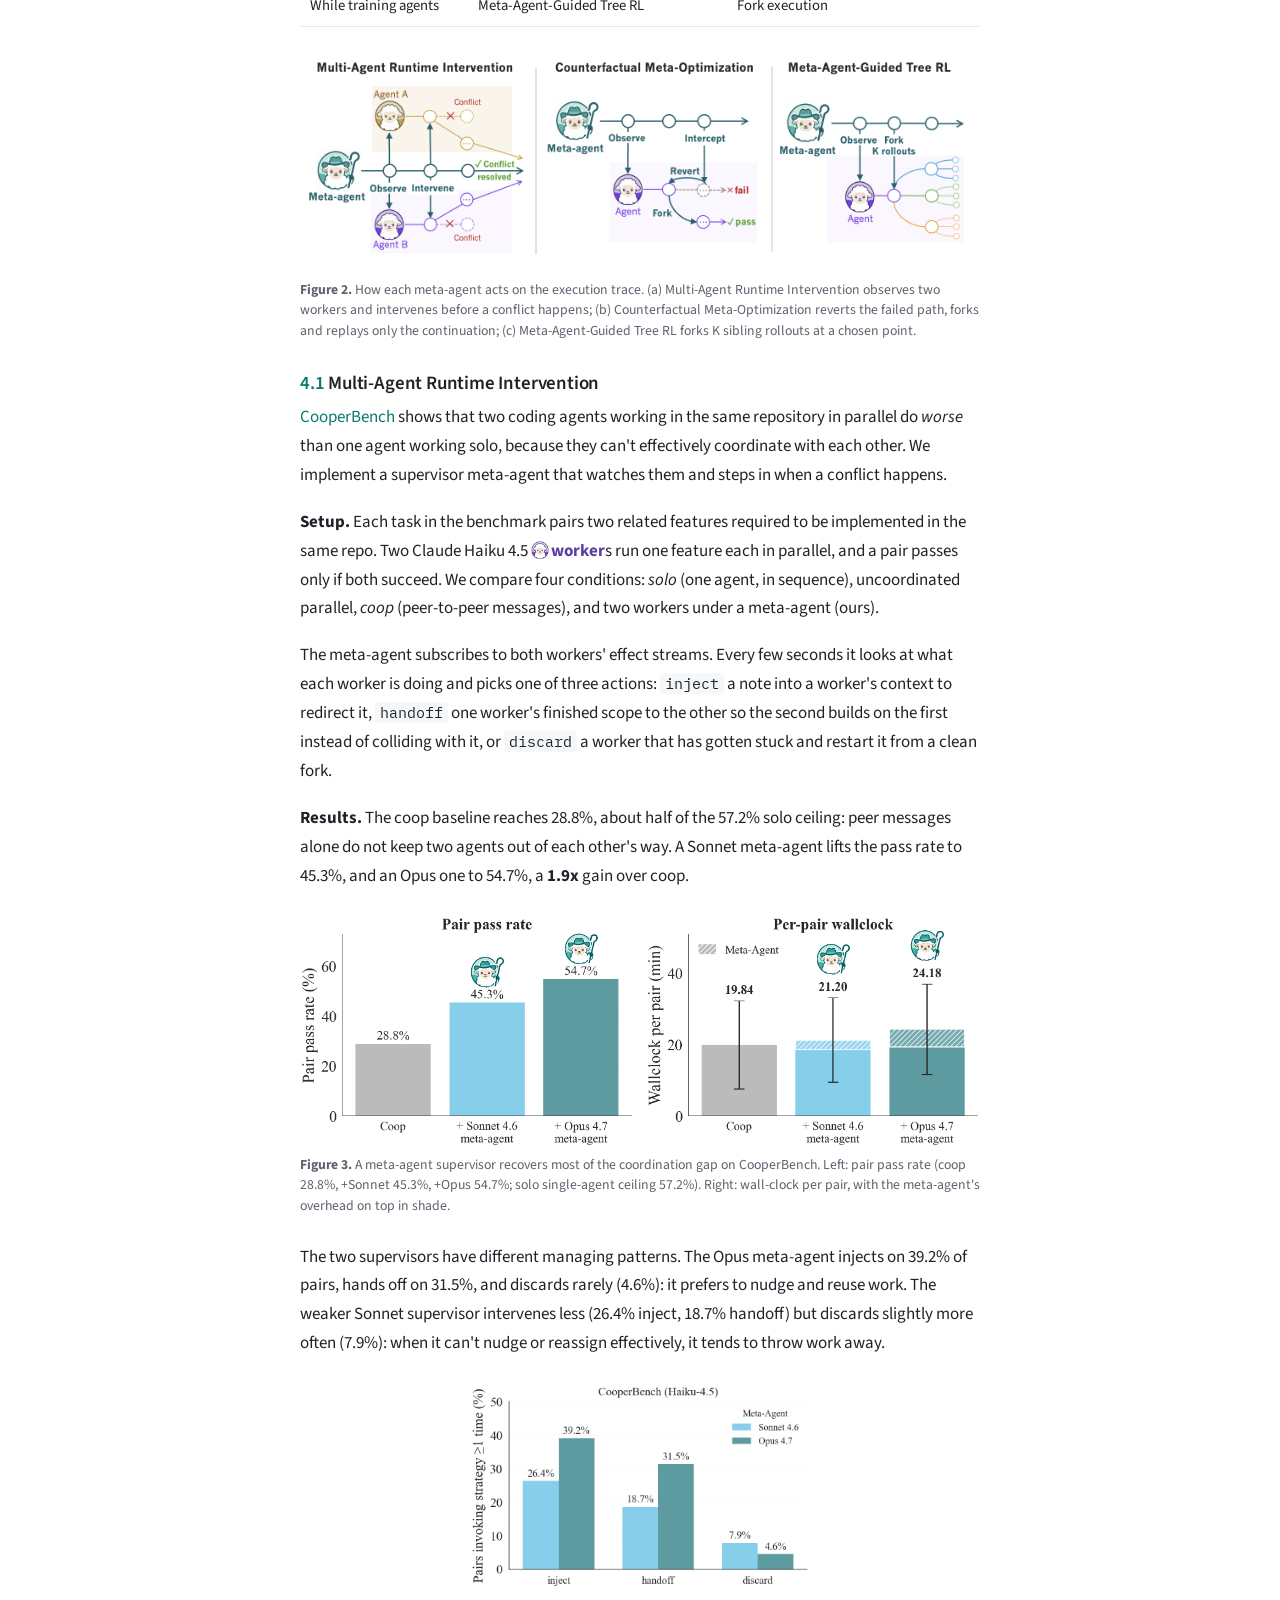
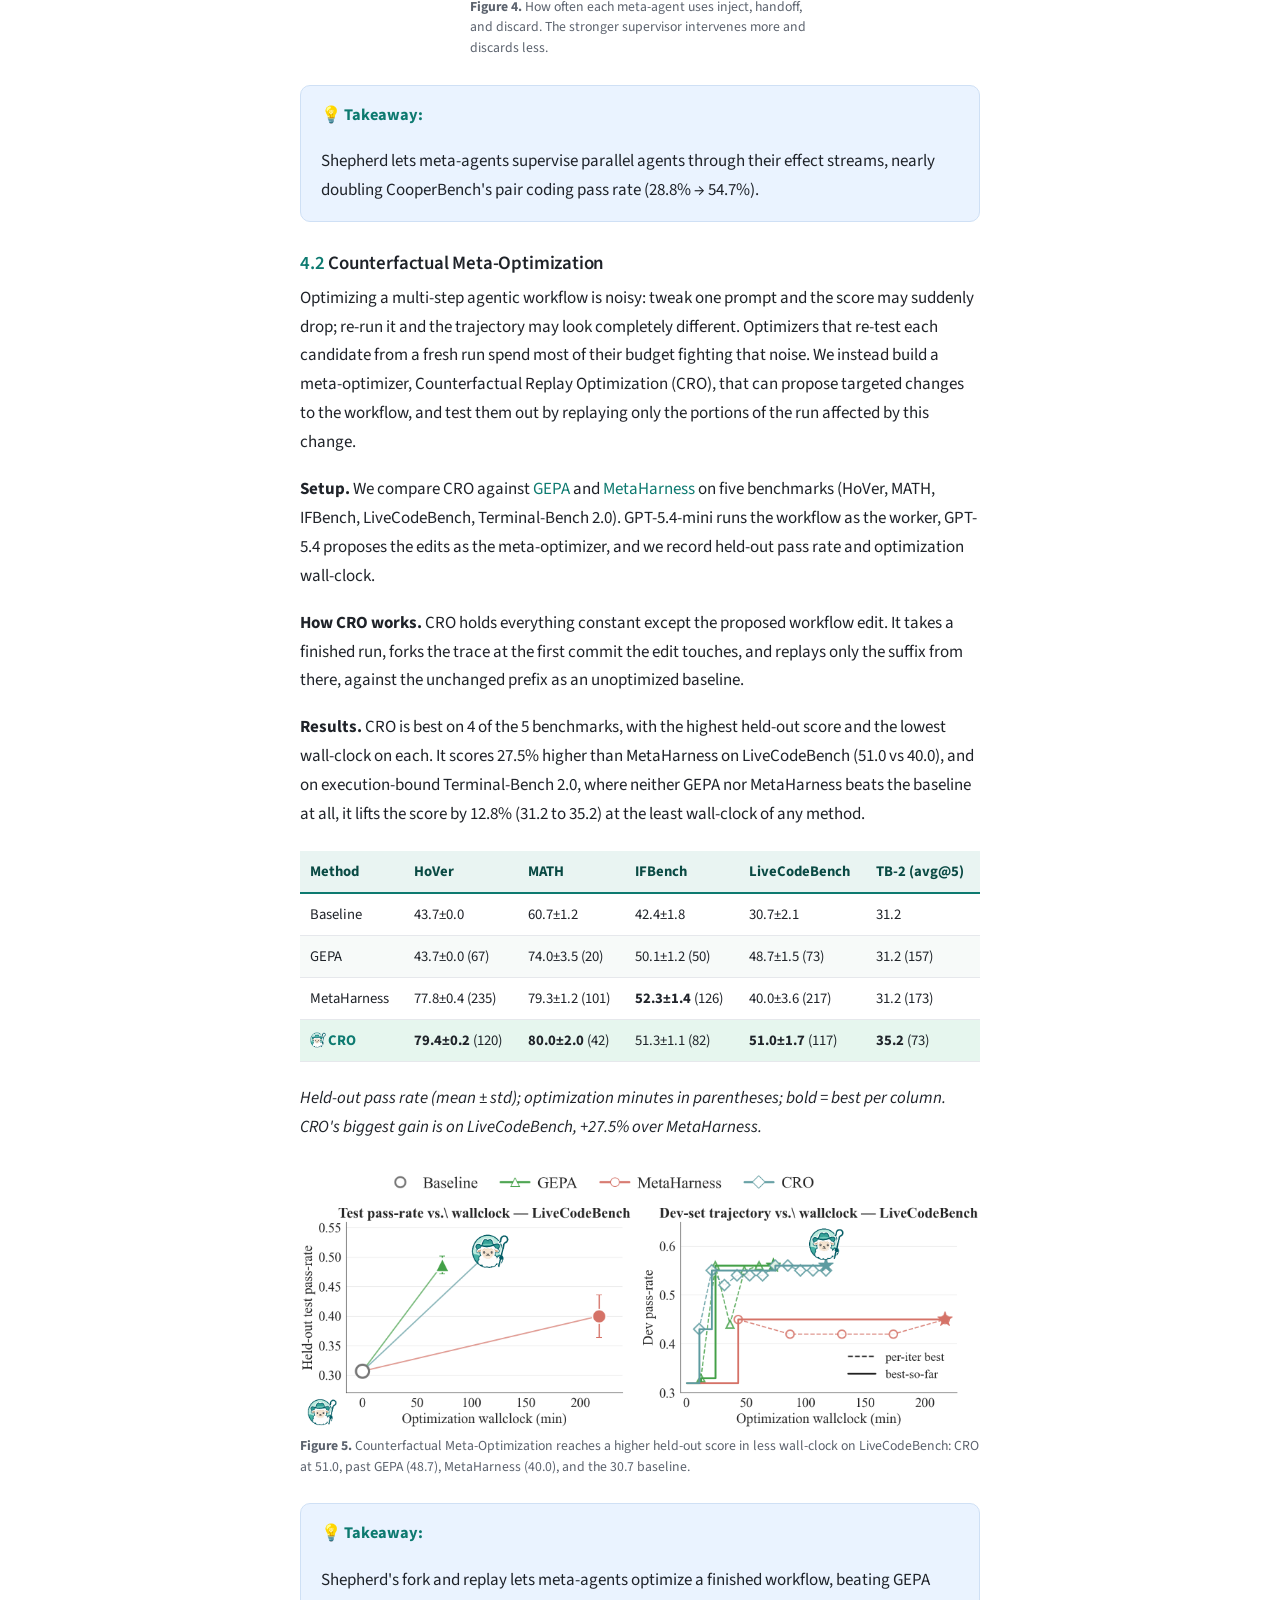
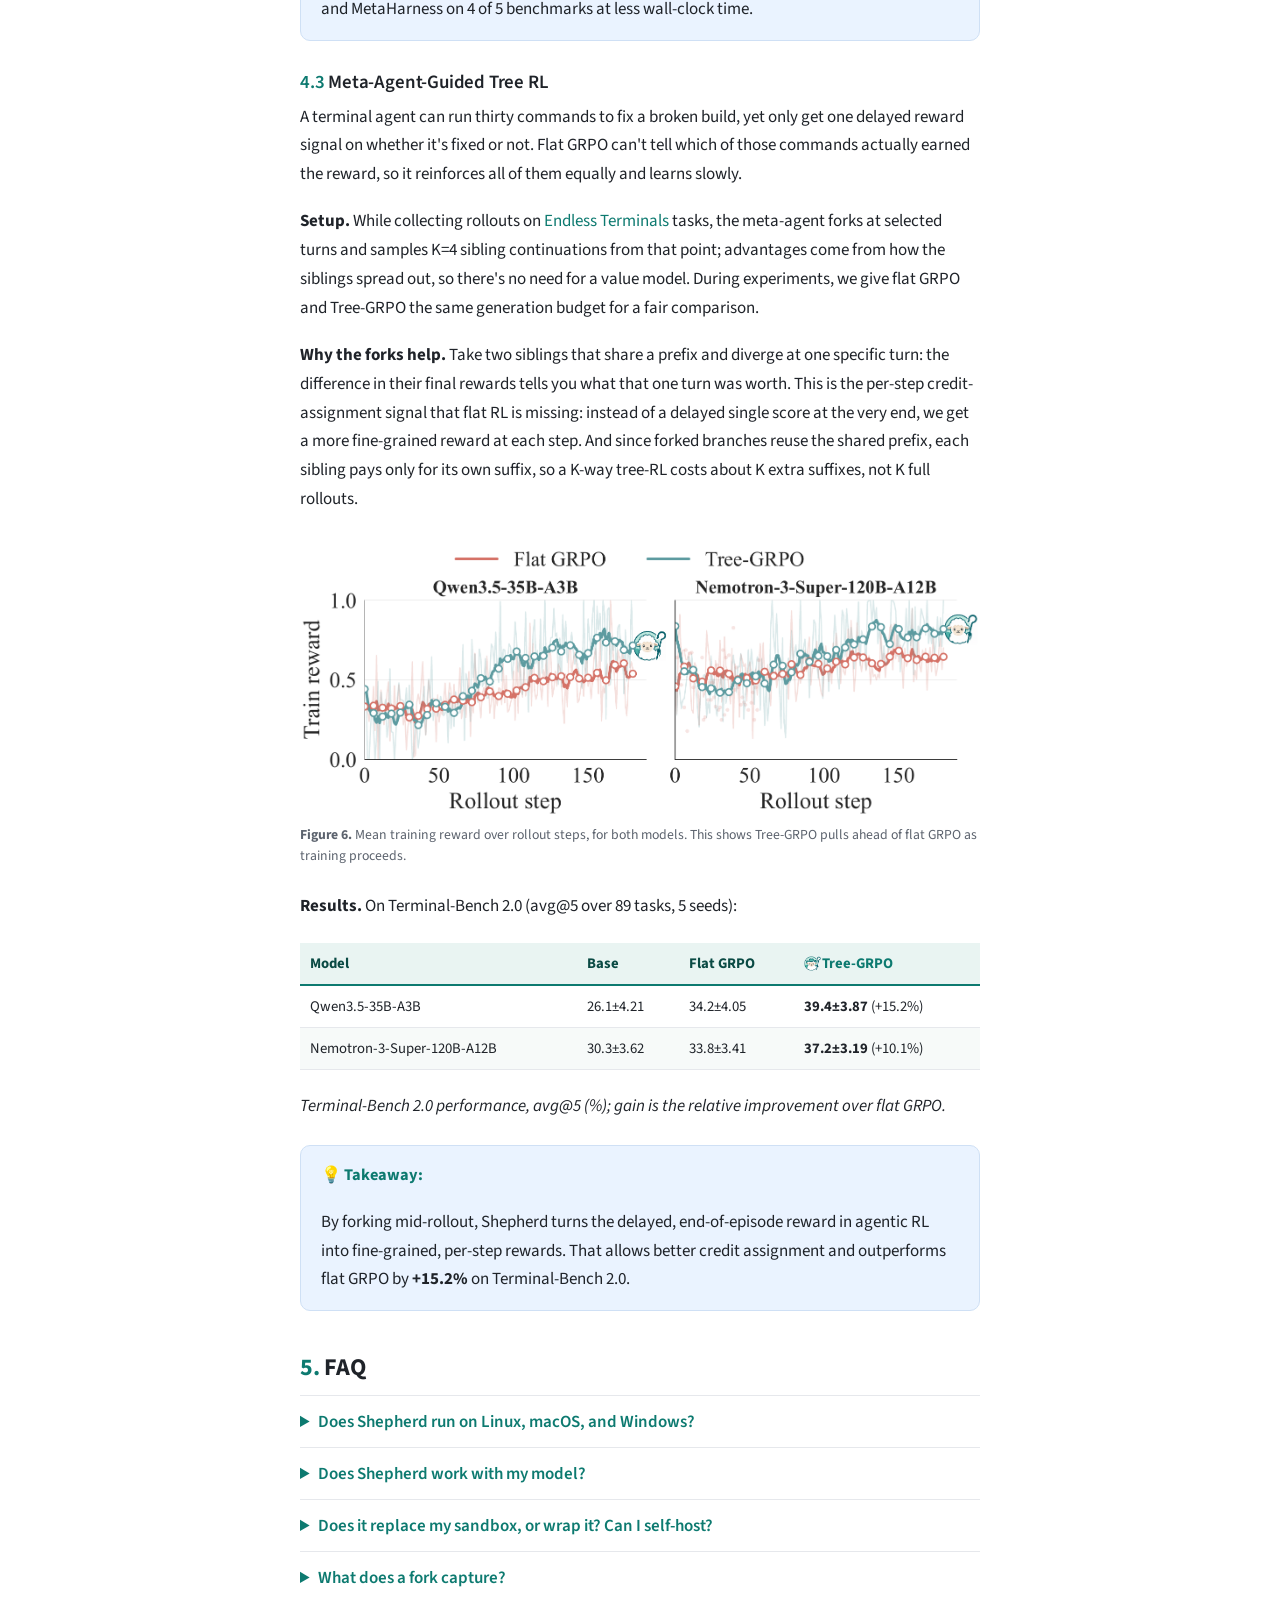
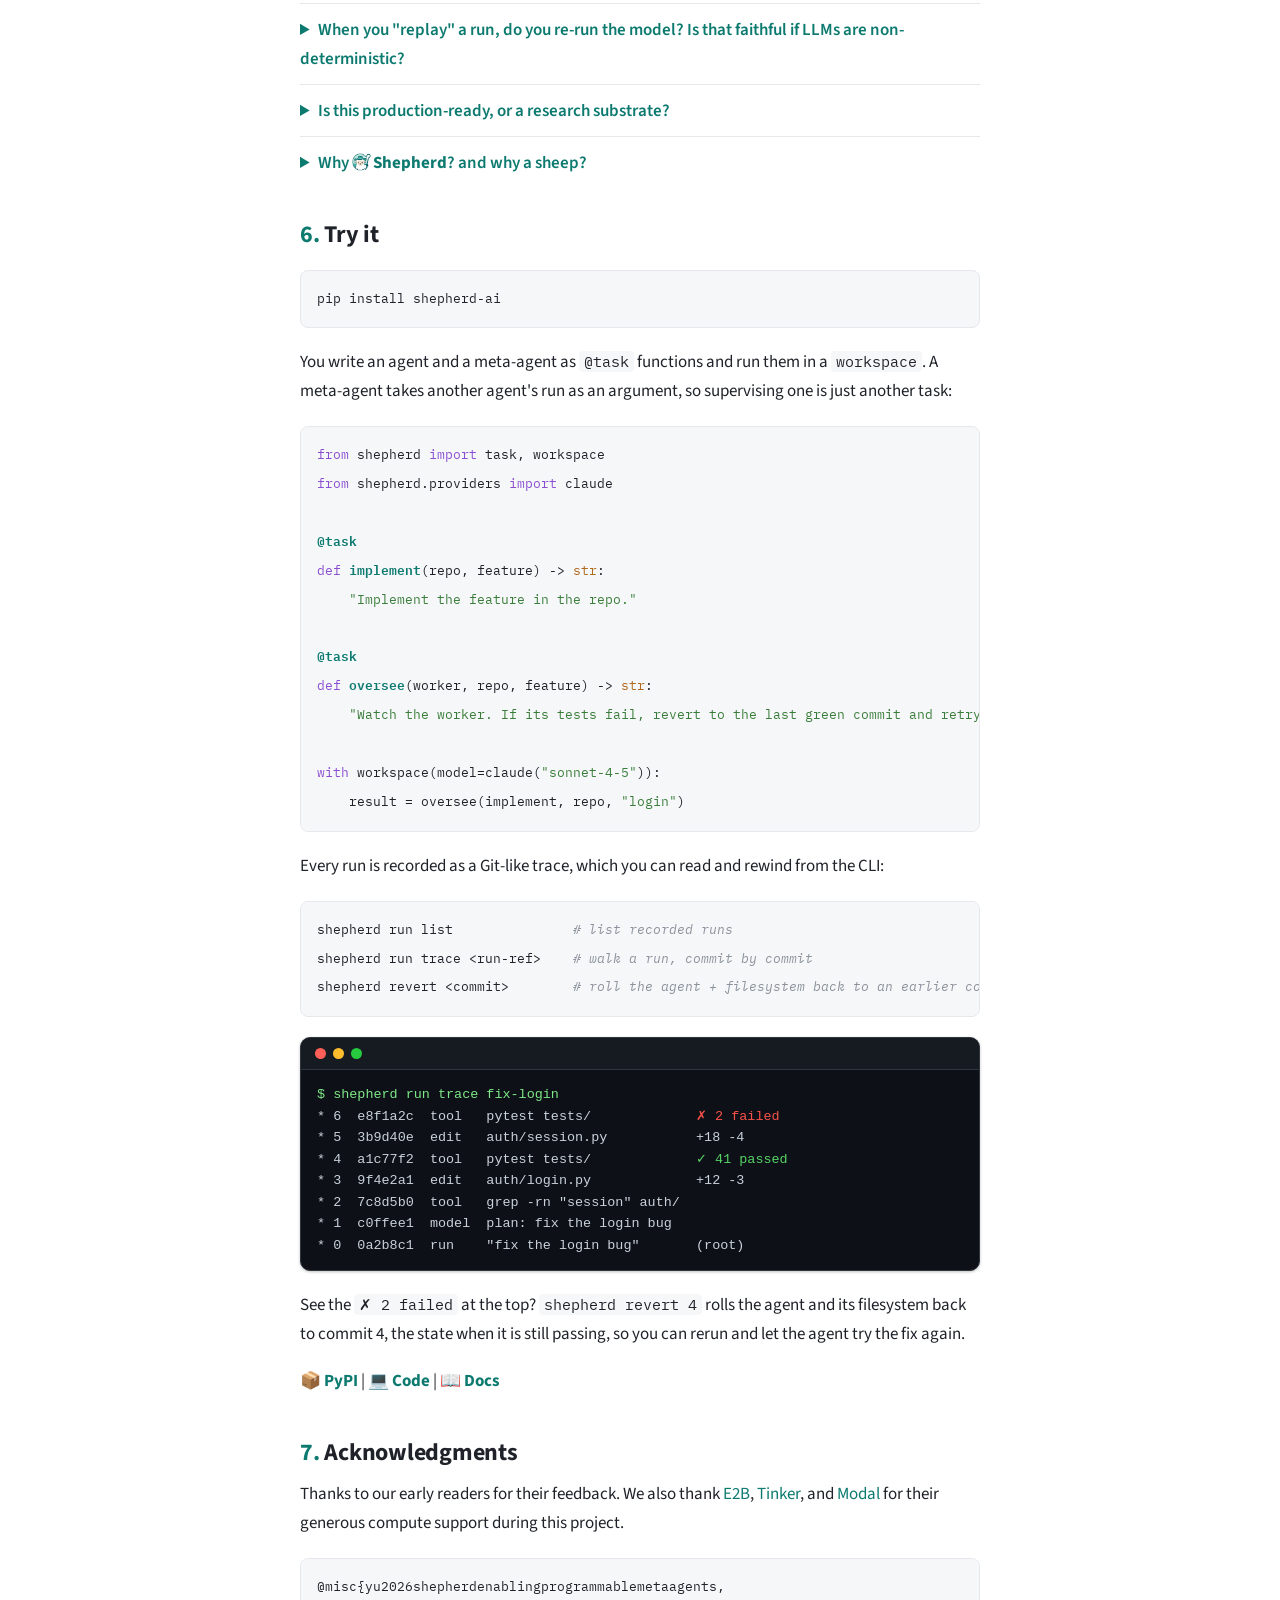
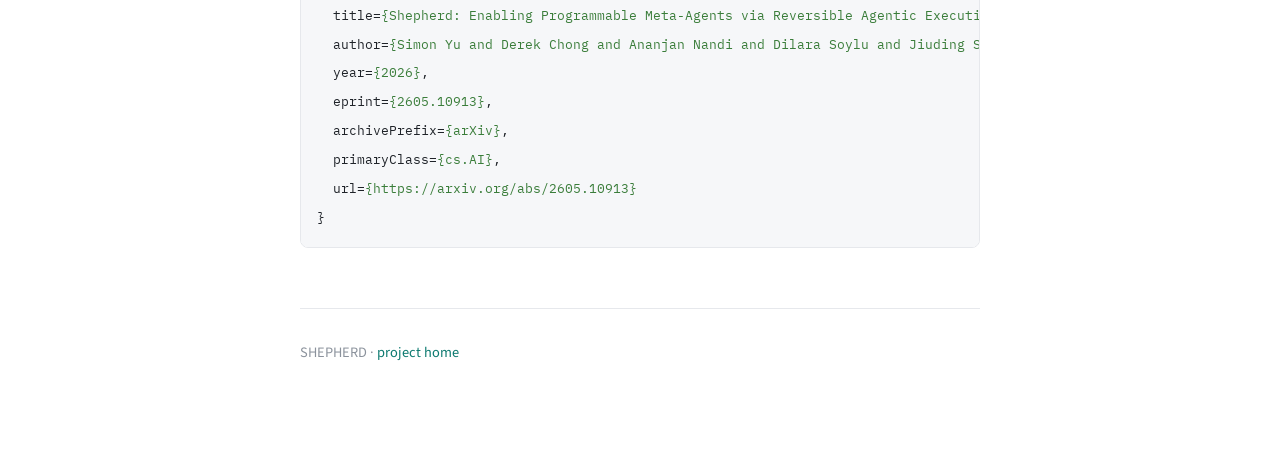
==== commit 70d12997: "docs: acknowledge compute support" ====
--- a/site/blog/index.html
+++ b/site/blog/index.html
@@ -18,7 +18,7 @@
   <div class="nav__links">
     <a href="../">Home</a>
     <a href="https://arxiv.org/abs/2605.10913">Paper</a>
-    <a href="https://github.com/dcx/poc-crank-v2">Code</a>
+    <a href="https://github.com/shepherd-agents/shepherd">Code</a>
   </div>
 </nav>
 <div class="layout">
@@ -71,7 +71,7 @@
 <p>As agents take on harder tasks, they increasingly rely on <strong>meta-agents</strong>: higher-order agents that create, manage, and operate on other agents at runtime. Yet today, building meta-agents requires developers to rebuild an agent's execution trace from raw LLM transcripts and final environment states, then manage it by hand.</p>
 <p><span class="brand"><img class="brand__logo" src="../assets/logo-shepherd.png" alt="">Shepherd</span> is a runtime substrate that maintains an agent's execution as a reversible, Git-like trace you can branch, roll back, and replay. This lets meta-agents read and operate over another agent's trace cheaply, steering its execution as it runs.</p>
 <p>We demonstrate three meta-agents on <span class="brand"><img class="brand__logo" src="../assets/logo-shepherd.png" alt="">Shepherd</span>. <strong>(1)</strong> A <strong>runtime supervisor</strong> coordinates two parallel coding agents, lifting pair coding pass rate <strong>1.9x</strong> (28.8% → 54.7%). <strong>(2)</strong> A <strong>counterfactual optimizer</strong> edits a finished workflow, beating MetaHarness by <strong>+27.5%</strong> on LiveCodeBench at <strong>46%</strong> less wall-clock. <strong>(3)</strong> A <strong>training meta-agent</strong> picks fork points for Tree-GRPO in agentic RL, adding <strong>+15.2%</strong> over flat GRPO on Terminal-Bench 2.0.</p>
-<p><strong>Resources</strong> &nbsp; <img class="rsrc" src="../assets/logo-shepherd.png" alt=""><a href="https://shepherd-agents.ai/">Homepage</a> &nbsp;·&nbsp; <img class="rsrc" src="../assets/icon-arxiv.svg" alt=""><a href="https://arxiv.org/abs/2605.10913">Paper</a> &nbsp;·&nbsp; <img class="rsrc" src="../assets/icon-alphaxiv.png" alt=""><a href="https://www.alphaxiv.org/abs/2605.10913">alphaXiv</a> &nbsp;·&nbsp; <img class="rsrc" src="../assets/icon-github.svg" alt=""><a href="https://github.com/dcx/poc-crank-v2">Code</a> &nbsp;·&nbsp; <img class="rsrc" src="../assets/icon-docs.svg" alt=""><a href="https://docs.shepherd-agents.ai/">Docs</a> &nbsp;·&nbsp; <img class="rsrc" src="../assets/icon-x.svg" alt="">Tweet</p>
+<p><strong>Resources</strong> &nbsp; <img class="rsrc" src="../assets/logo-shepherd.png" alt=""><a href="https://shepherd-agents.ai/">Homepage</a> &nbsp;·&nbsp; <img class="rsrc" src="../assets/icon-arxiv.svg" alt=""><a href="https://arxiv.org/abs/2605.10913">Paper</a> &nbsp;·&nbsp; <img class="rsrc" src="../assets/icon-alphaxiv.png" alt=""><a href="https://www.alphaxiv.org/abs/2605.10913">alphaXiv</a> &nbsp;·&nbsp; <img class="rsrc" src="../assets/icon-github.svg" alt=""><a href="https://github.com/shepherd-agents/shepherd">Code</a> &nbsp;·&nbsp; <img class="rsrc" src="../assets/icon-docs.svg" alt=""><a href="https://docs.shepherd-agents.ai/">Docs</a> &nbsp;·&nbsp; <img class="rsrc" src="../assets/icon-x.svg" alt="">Tweet</p>
 </aside>
 
 <figure>
@@ -477,9 +477,9 @@
 </div>
 
 <p>See the <code>✗ 2 failed</code> at the top? <code>shepherd revert 4</code> rolls the agent and its filesystem back to commit 4, the state when it is still passing, so you can rerun and let the agent try the fix again.</p>
-<p>📦 <a href="https://pypi.org/project/shepherd-ai/0.0.1/"><strong>PyPI</strong></a>  |  💻 <a href="https://github.com/dcx/poc-crank-v2"><strong>Code</strong></a>  |  📖 <a href="https://docs.shepherd-agents.ai/"><strong>Docs</strong></a></p>
+<p>📦 <a href="https://pypi.org/project/shepherd-ai/"><strong>PyPI</strong></a>  |  💻 <a href="https://github.com/shepherd-agents/shepherd"><strong>Code</strong></a>  |  📖 <a href="https://docs.shepherd-agents.ai/"><strong>Docs</strong></a></p>
 <h1 id="acknowledgments">Acknowledgments</h1>
-<p>Thanks to our early readers for their feedback.</p>
+<p>Thanks to our early readers for their feedback. We also thank <a href="https://e2b.dev/">E2B</a>, <a href="https://thinkingmachines.ai/tinker/">Tinker</a>, and <a href="https://modal.com/">Modal</a> for their generous compute support during this project.</p>
 <div class="hl"><pre><span></span><code><span class="nc">@misc</span><span class="p">{</span><span class="nl">yu2026shepherdenablingprogrammablemetaagents</span><span class="p">,</span>
 <span class="w">  </span><span class="na">title</span><span class="p">=</span><span class="s">{Shepherd: Enabling Programmable Meta-Agents via Reversible Agentic Execution Traces}</span><span class="p">,</span>
 <span class="w">  </span><span class="na">author</span><span class="p">=</span><span class="s">{Simon Yu and Derek Chong and Ananjan Nandi and Dilara Soylu and Jiuding Sun and Christopher D Manning and Weiyan Shi}</span><span class="p">,</span>
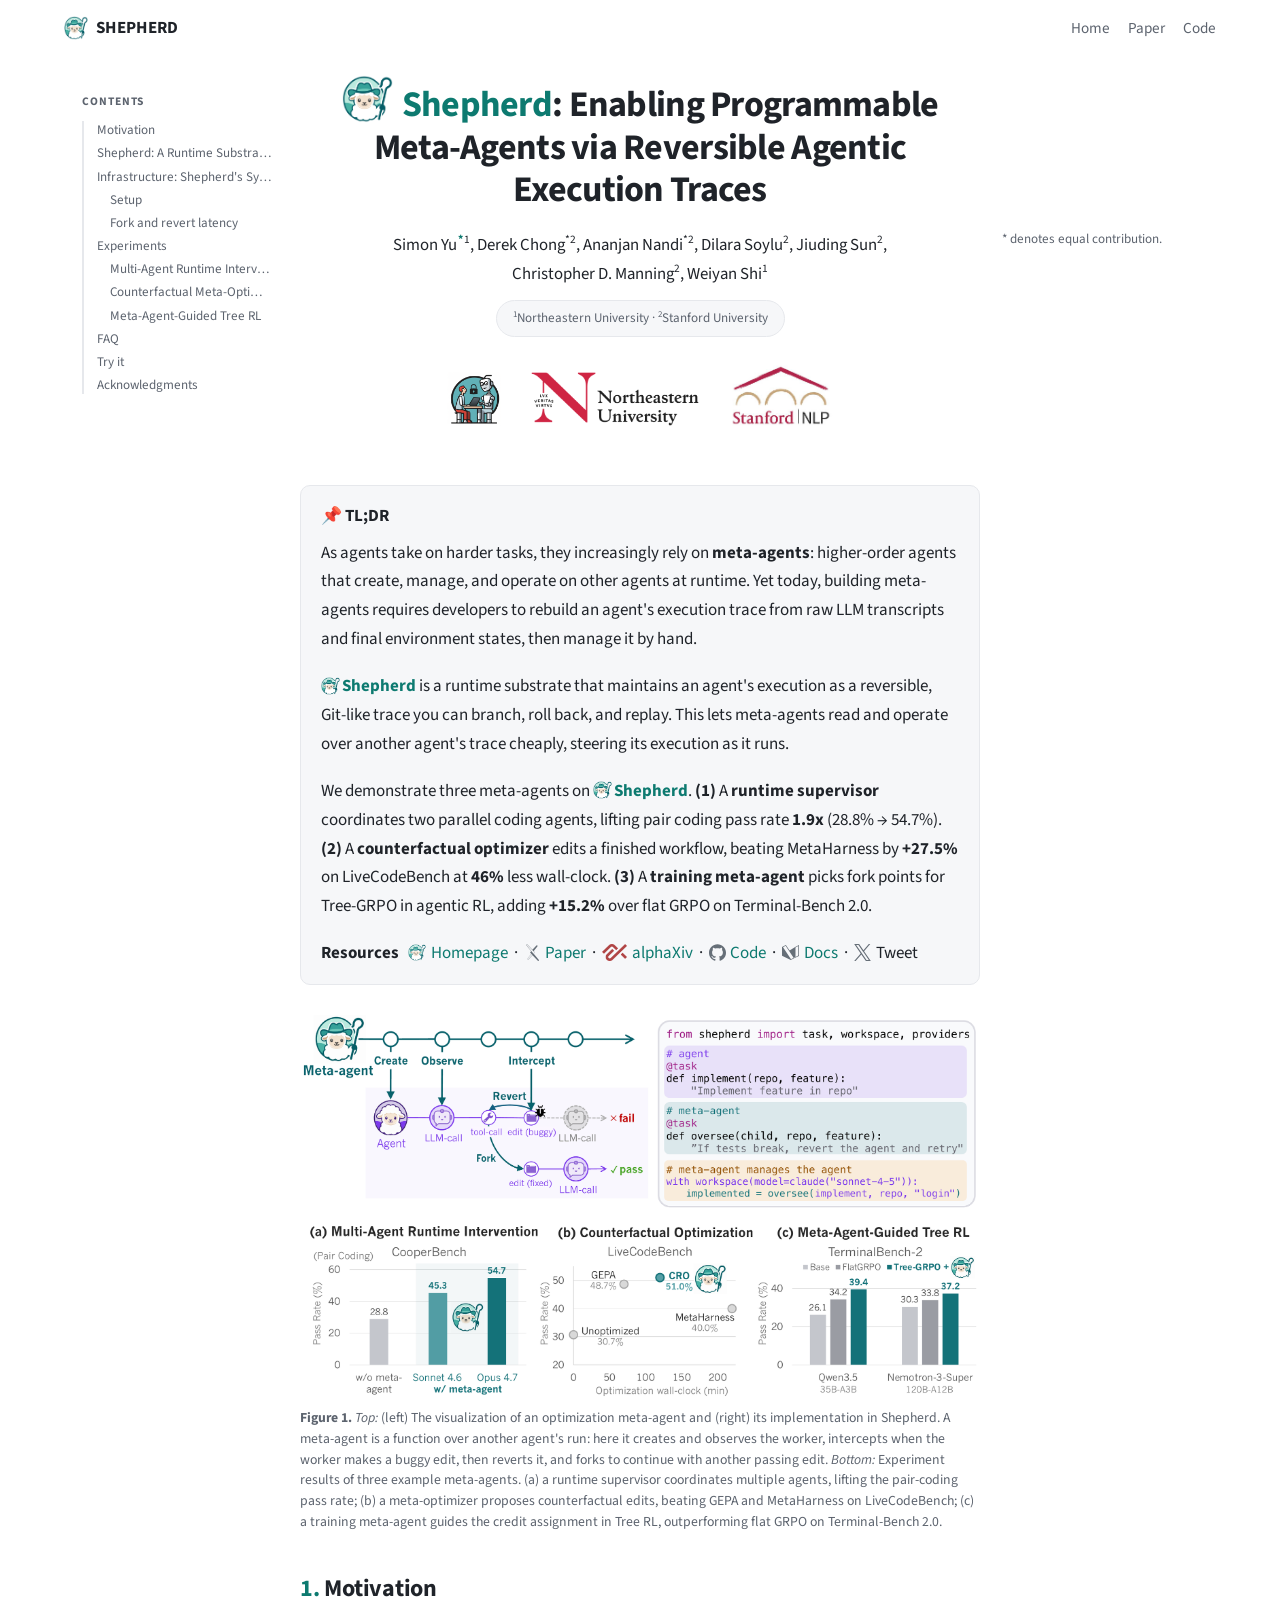
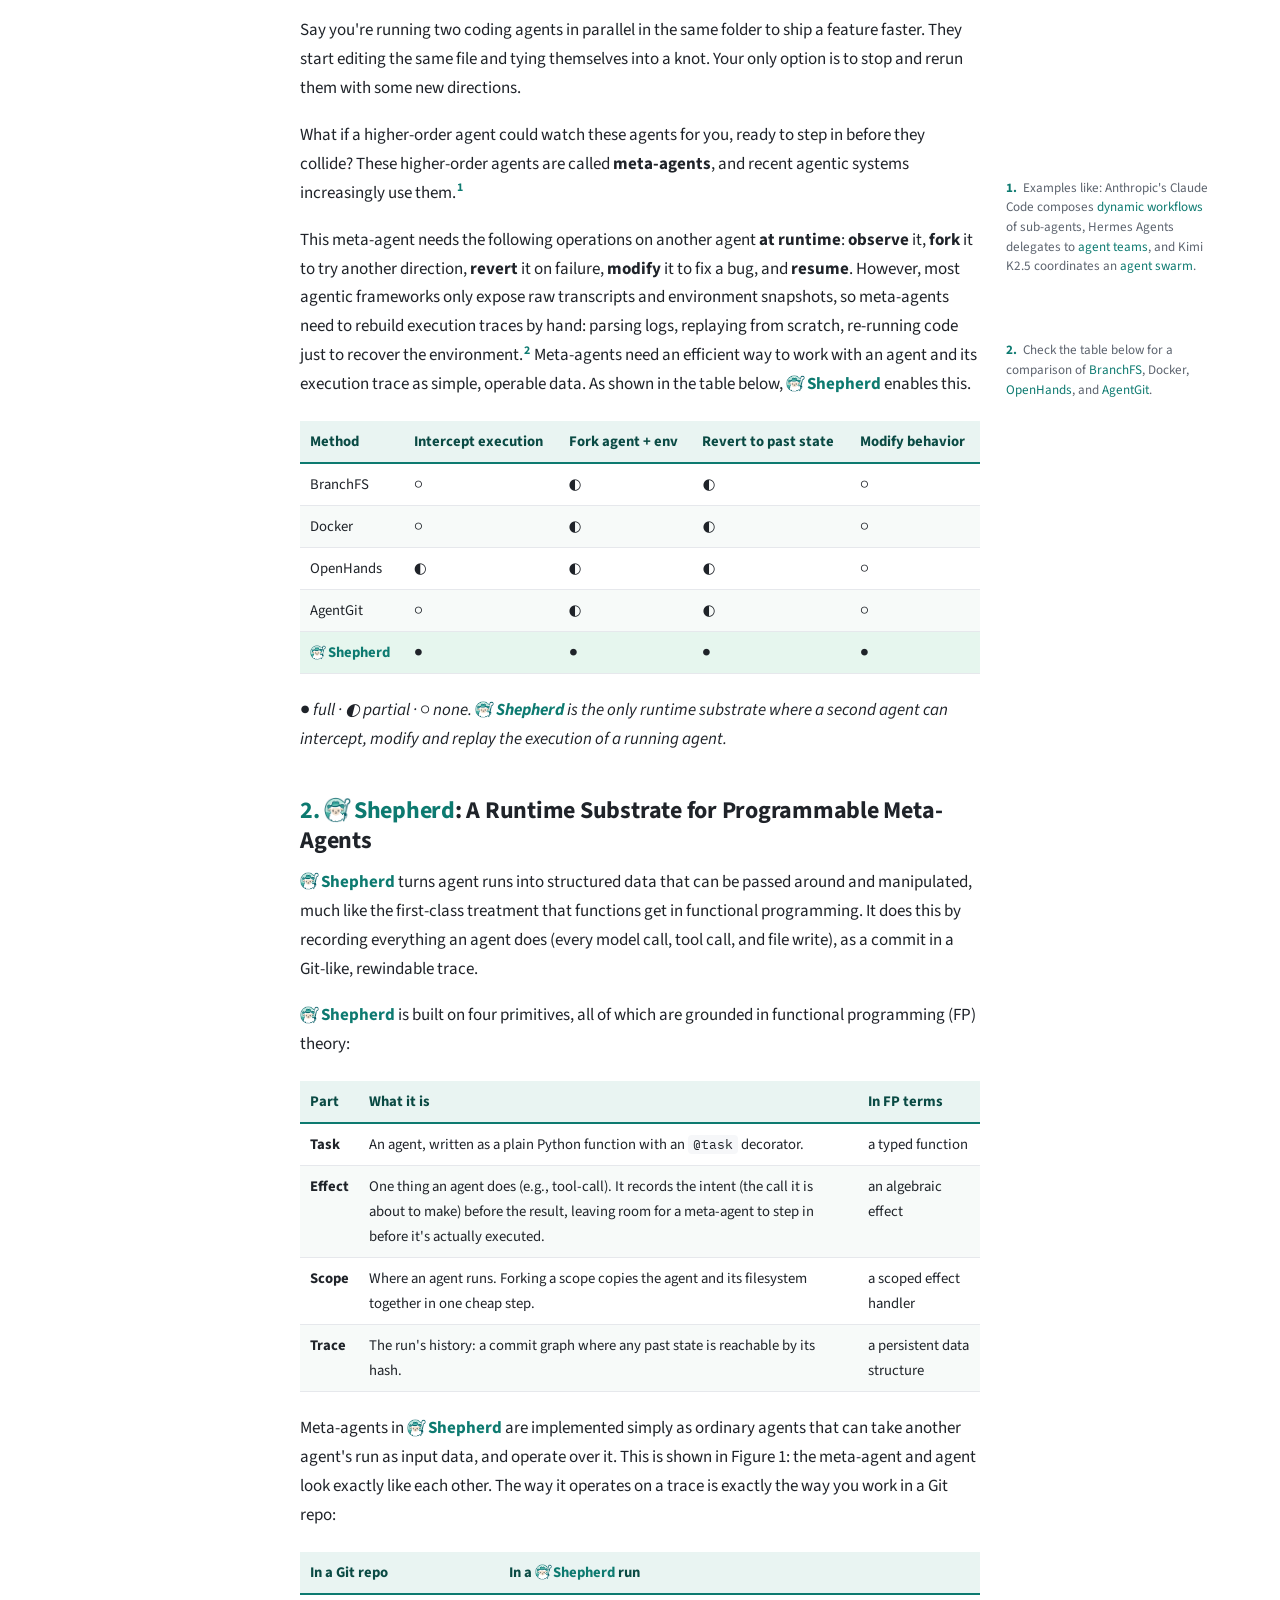
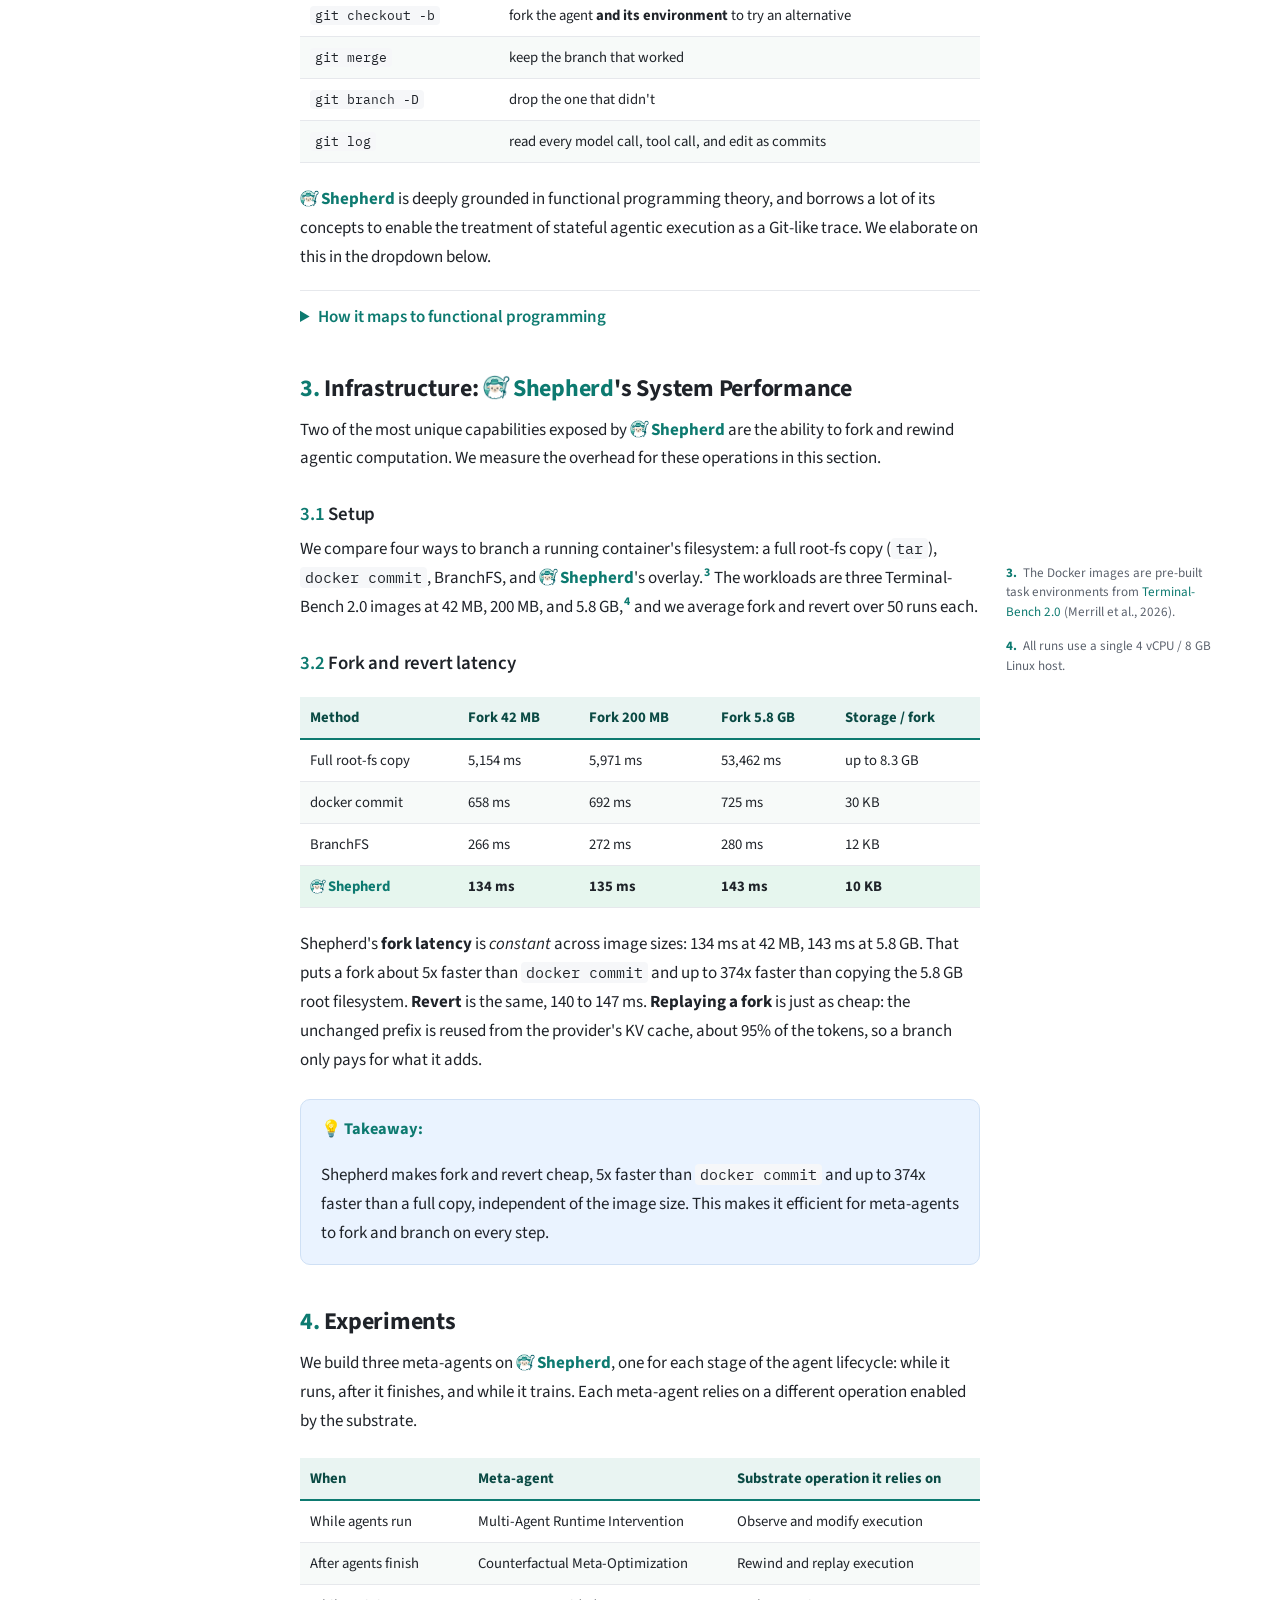
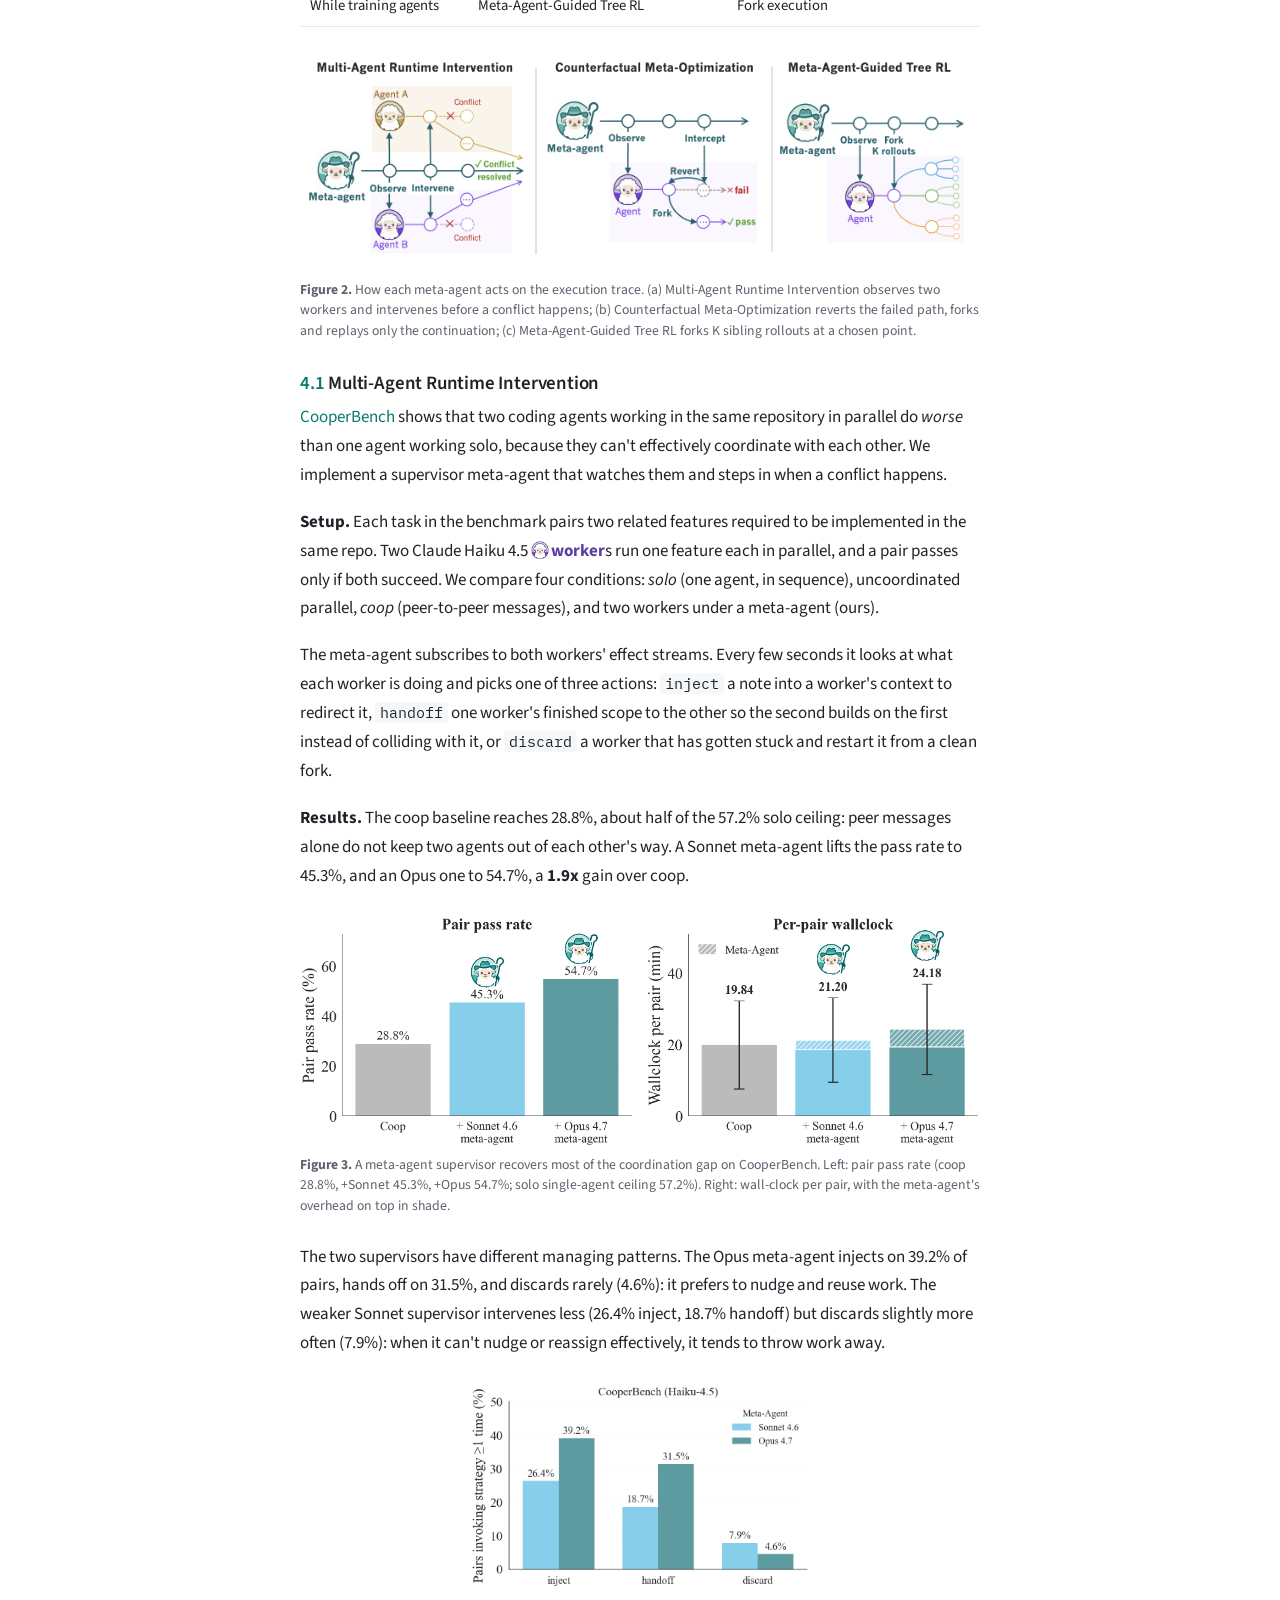
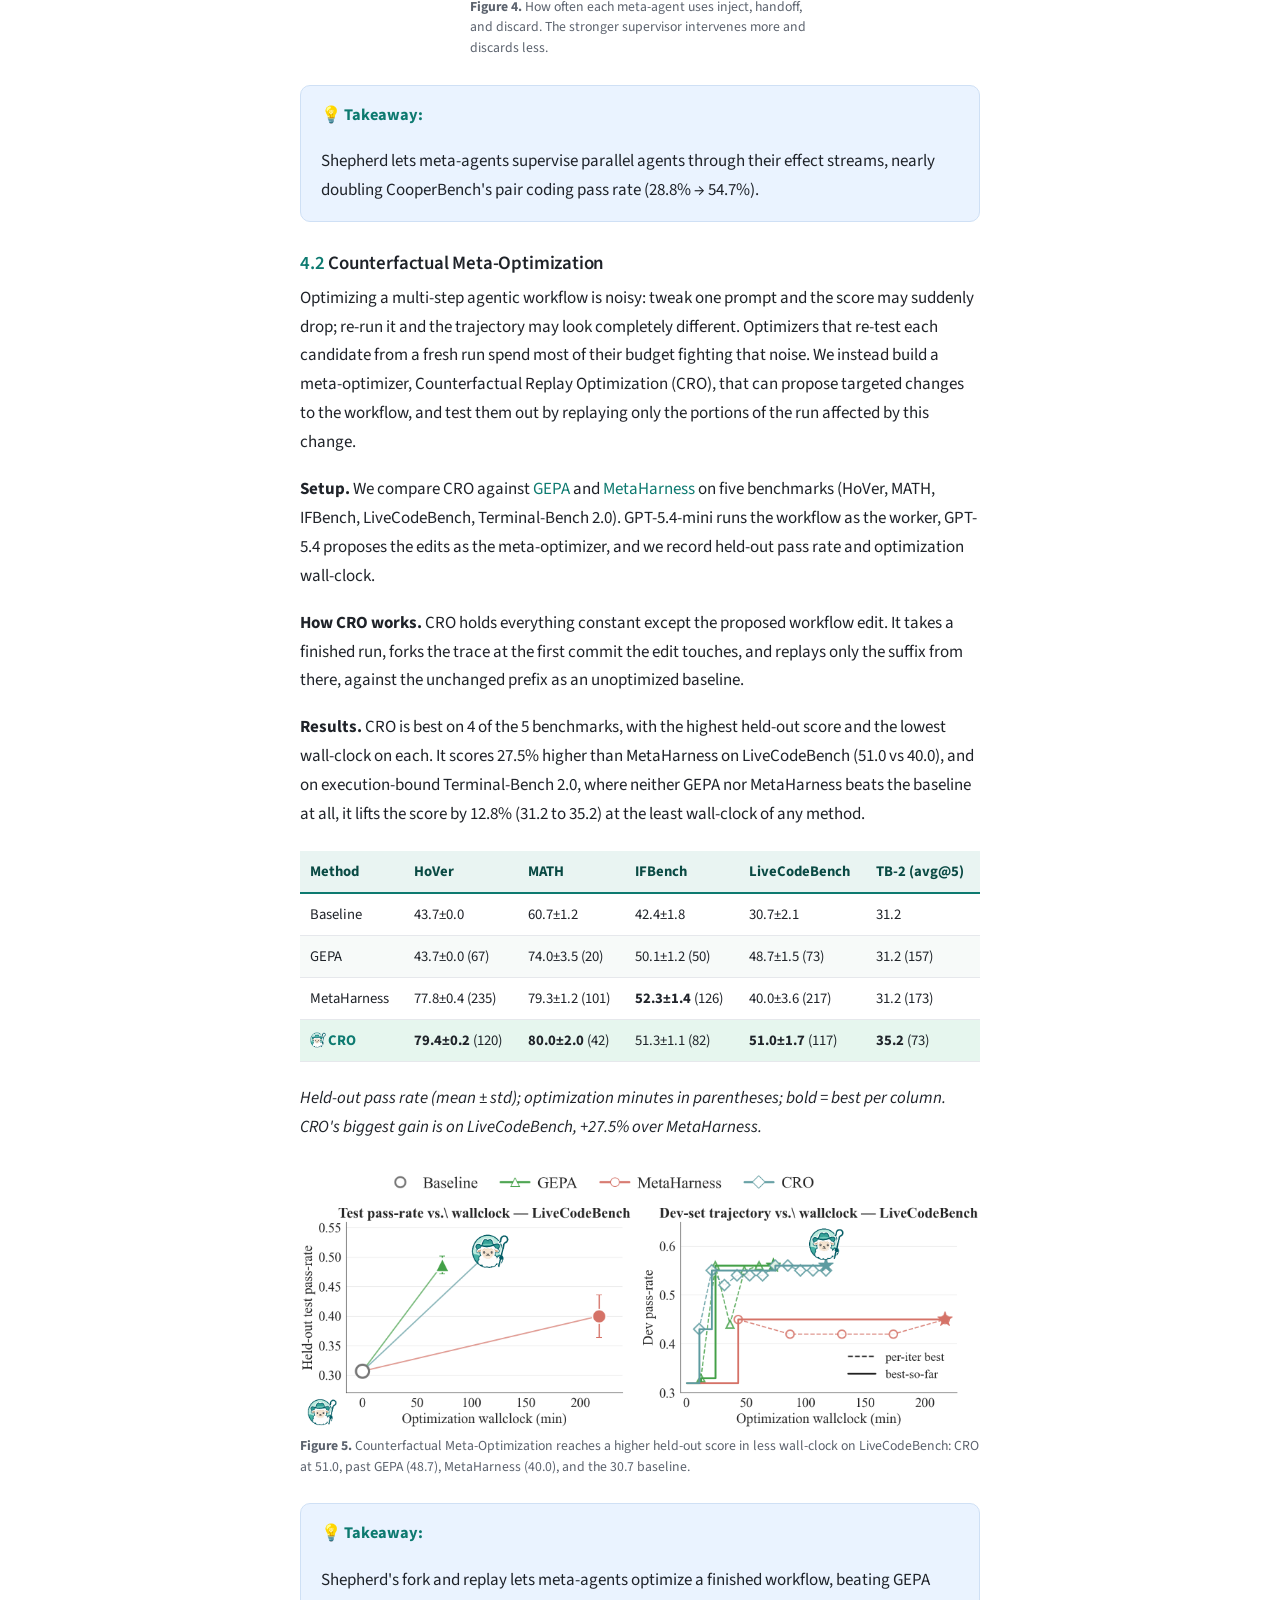
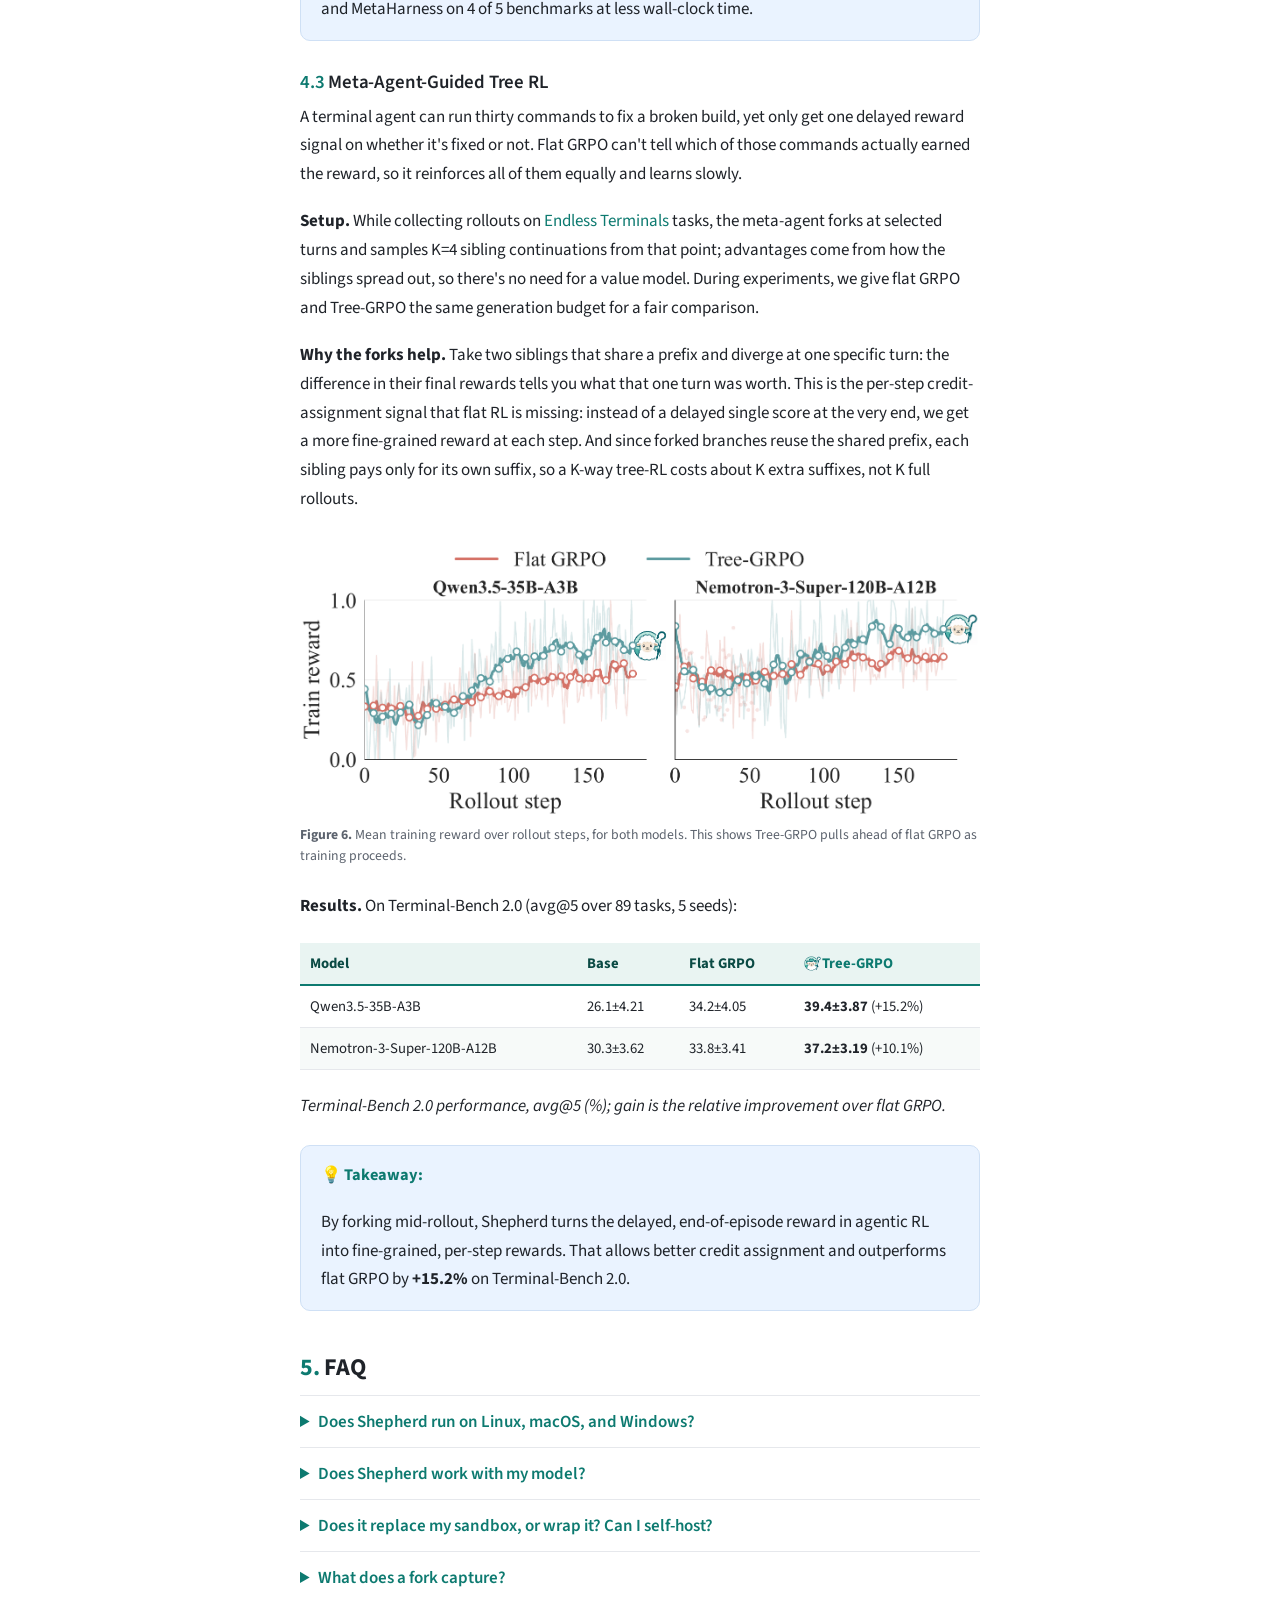
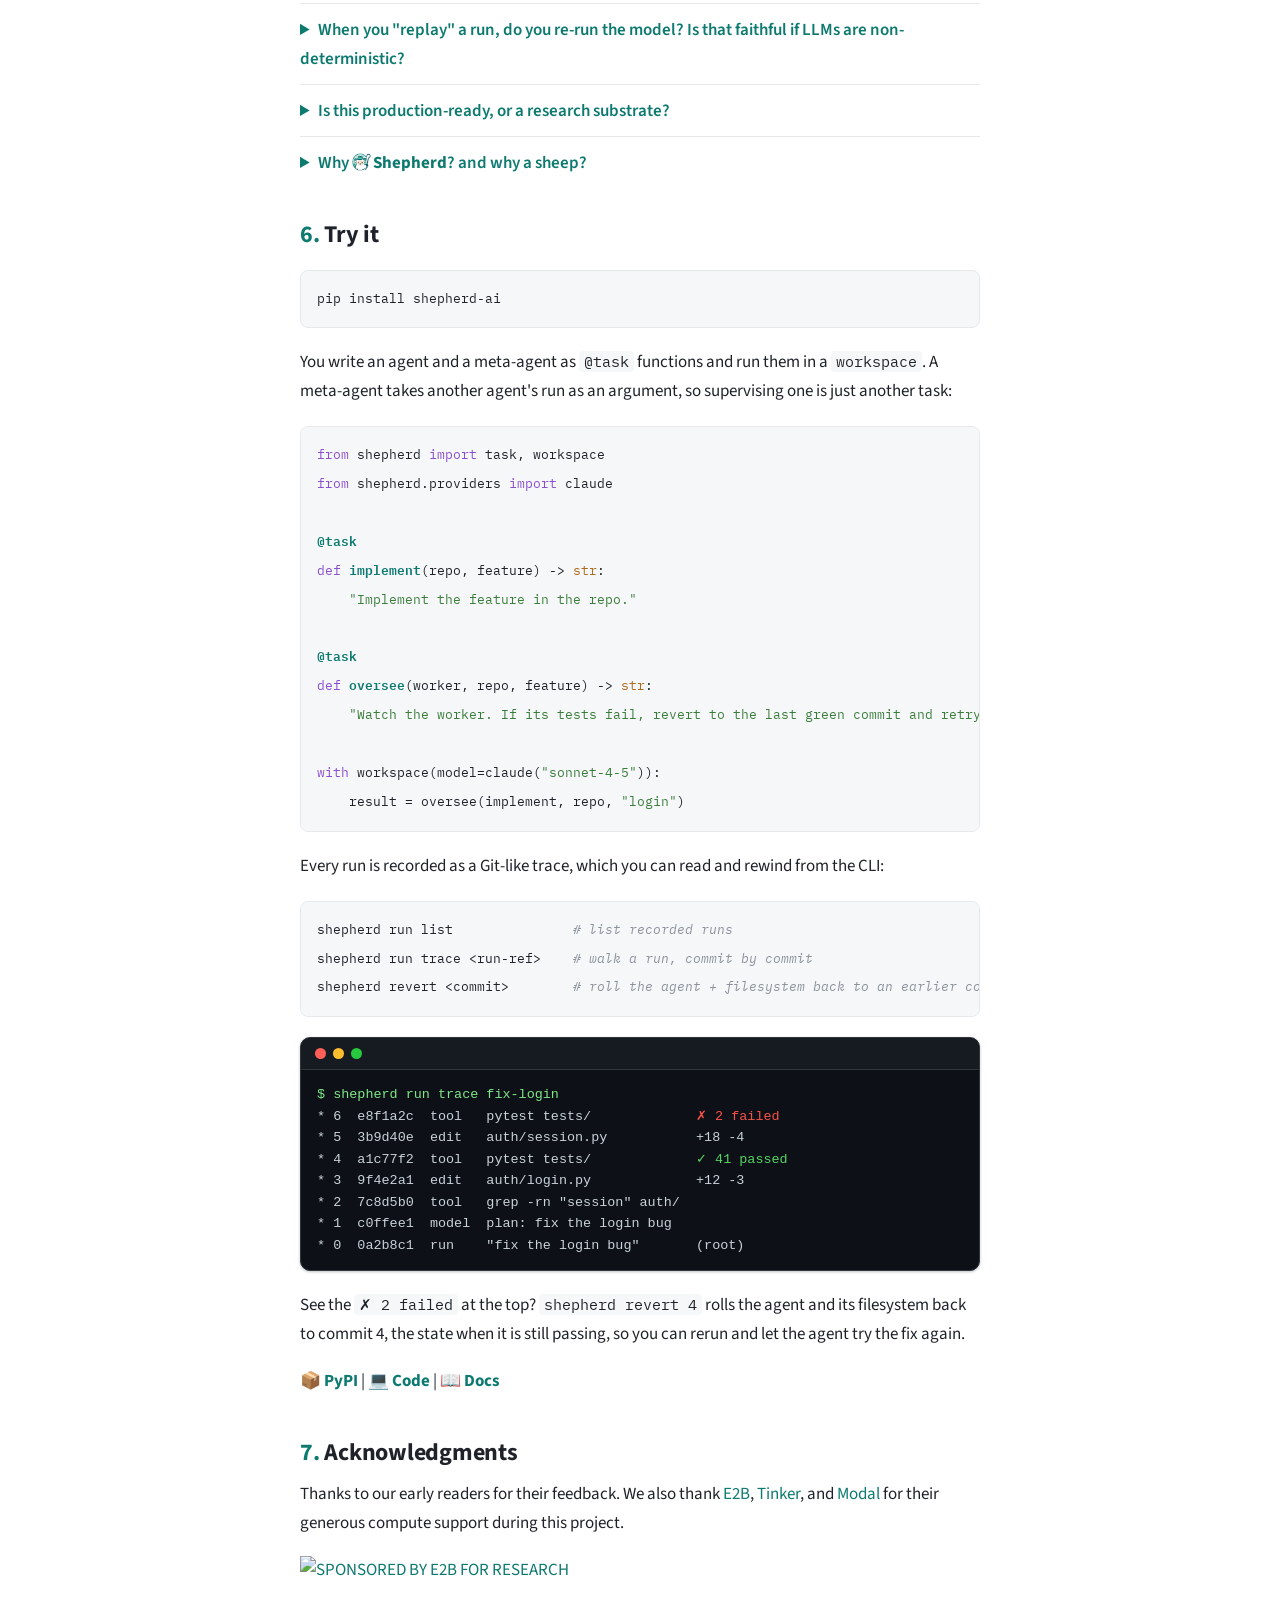
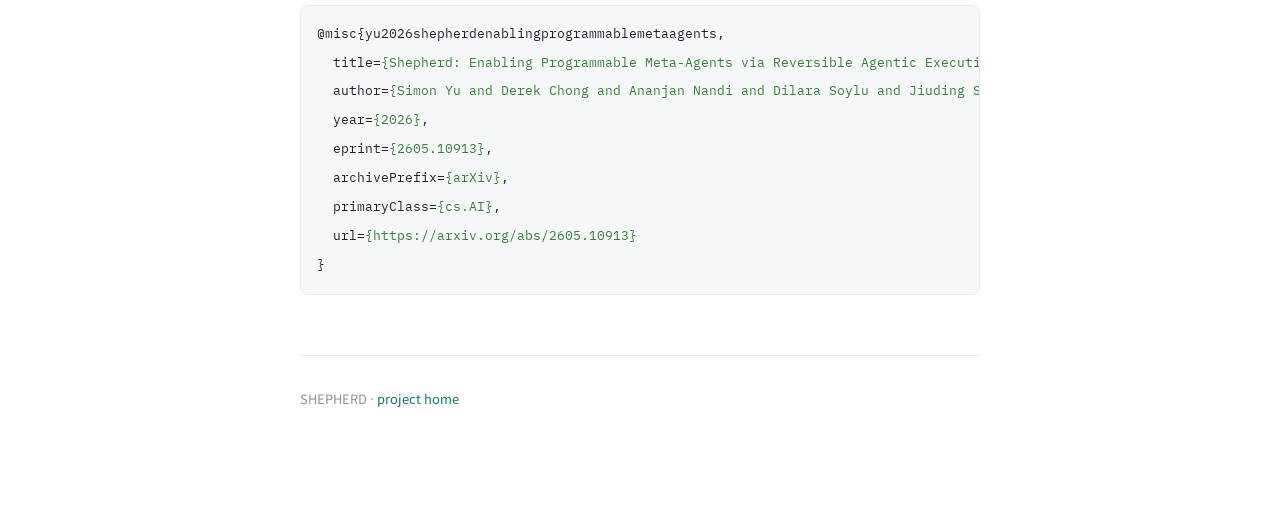
==== commit 1270d29a: "docs: add E2B badge to blog" ====
--- a/site/blog/index.html
+++ b/site/blog/index.html
@@ -480,6 +480,7 @@
 <p>📦 <a href="https://pypi.org/project/shepherd-ai/"><strong>PyPI</strong></a>  |  💻 <a href="https://github.com/shepherd-agents/shepherd"><strong>Code</strong></a>  |  📖 <a href="https://docs.shepherd-agents.ai/"><strong>Docs</strong></a></p>
 <h1 id="acknowledgments">Acknowledgments</h1>
 <p>Thanks to our early readers for their feedback. We also thank <a href="https://e2b.dev/">E2B</a>, <a href="https://thinkingmachines.ai/tinker/">Tinker</a>, and <a href="https://modal.com/">Modal</a> for their generous compute support during this project.</p>
+<p><a href="https://e2b.dev/research"><img alt="SPONSORED BY E2B FOR RESEARCH" src="https://img.shields.io/badge/SPONSORED%20BY-E2B%20FOR%20RESEARCH-ff8800?style=for-the-badge" /></a></p>
 <div class="hl"><pre><span></span><code><span class="nc">@misc</span><span class="p">{</span><span class="nl">yu2026shepherdenablingprogrammablemetaagents</span><span class="p">,</span>
 <span class="w">  </span><span class="na">title</span><span class="p">=</span><span class="s">{Shepherd: Enabling Programmable Meta-Agents via Reversible Agentic Execution Traces}</span><span class="p">,</span>
 <span class="w">  </span><span class="na">author</span><span class="p">=</span><span class="s">{Simon Yu and Derek Chong and Ananjan Nandi and Dilara Soylu and Jiuding Sun and Christopher D Manning and Weiyan Shi}</span><span class="p">,</span>
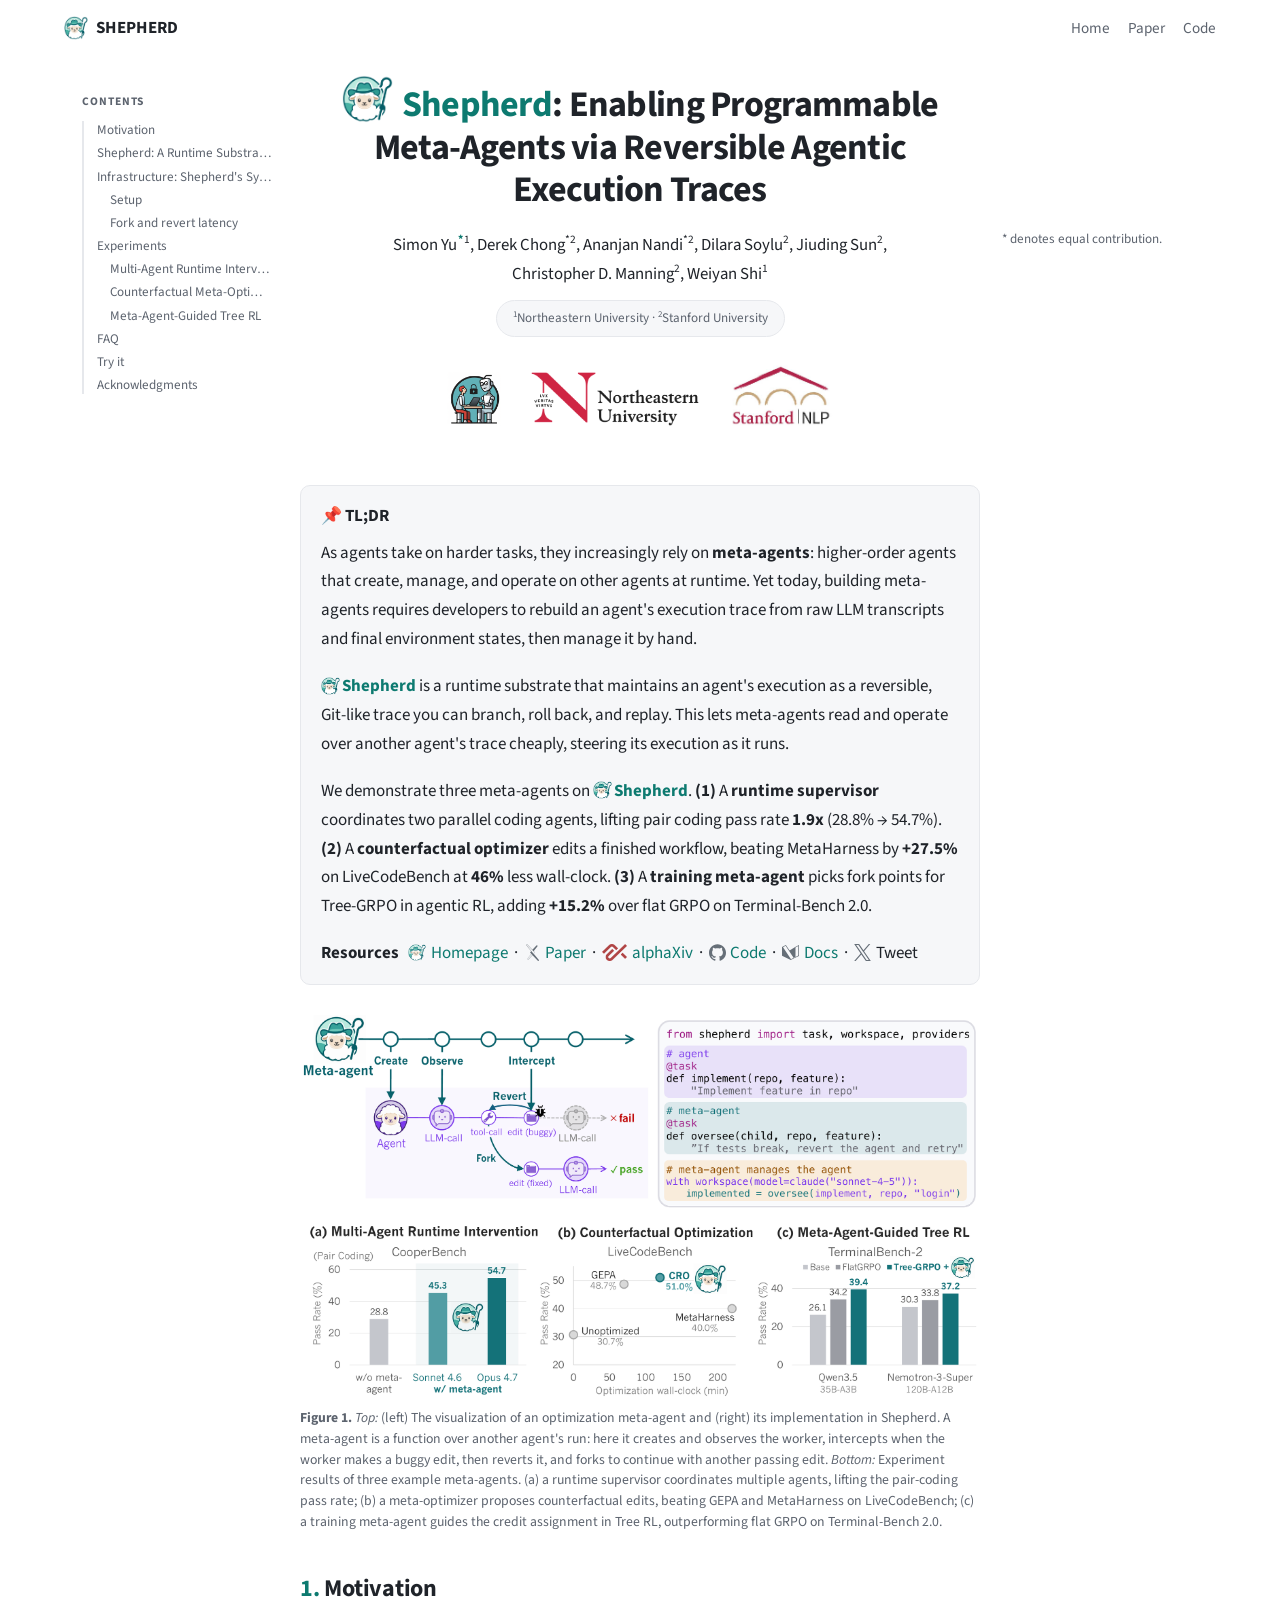
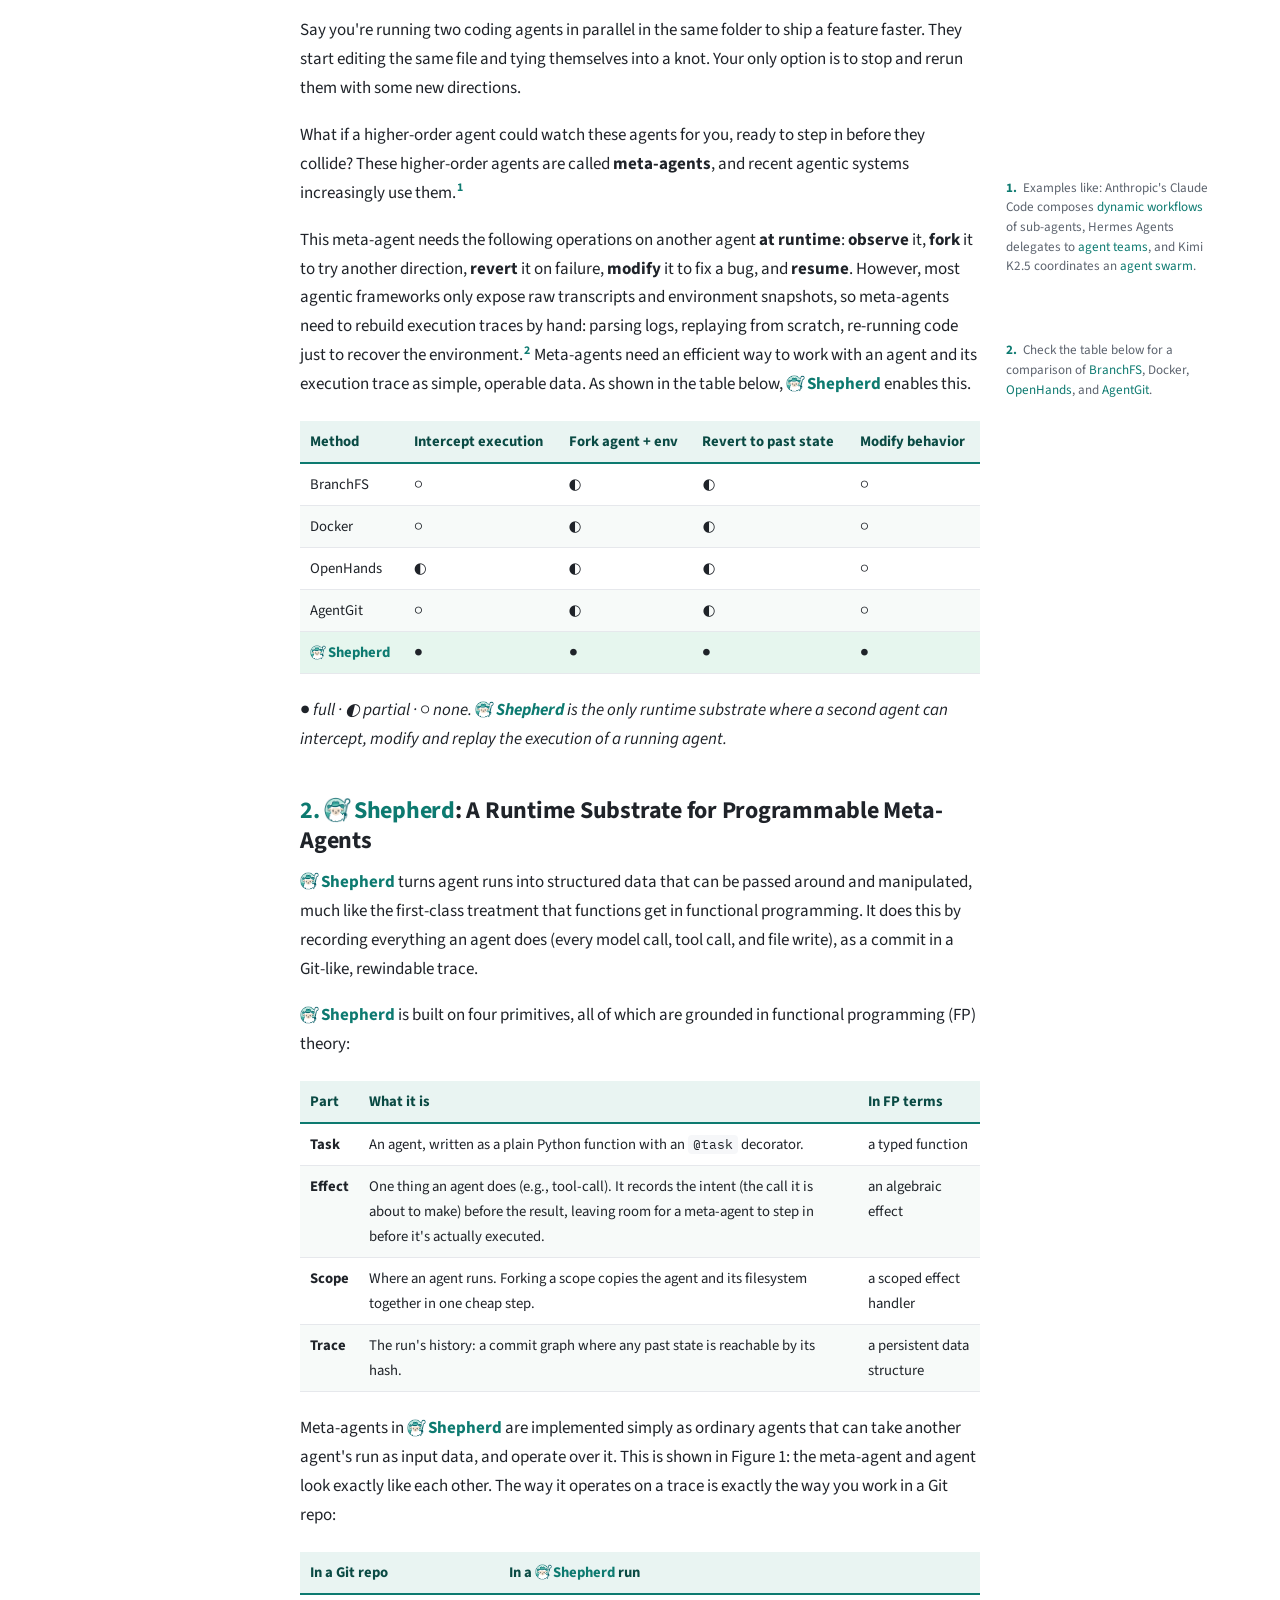
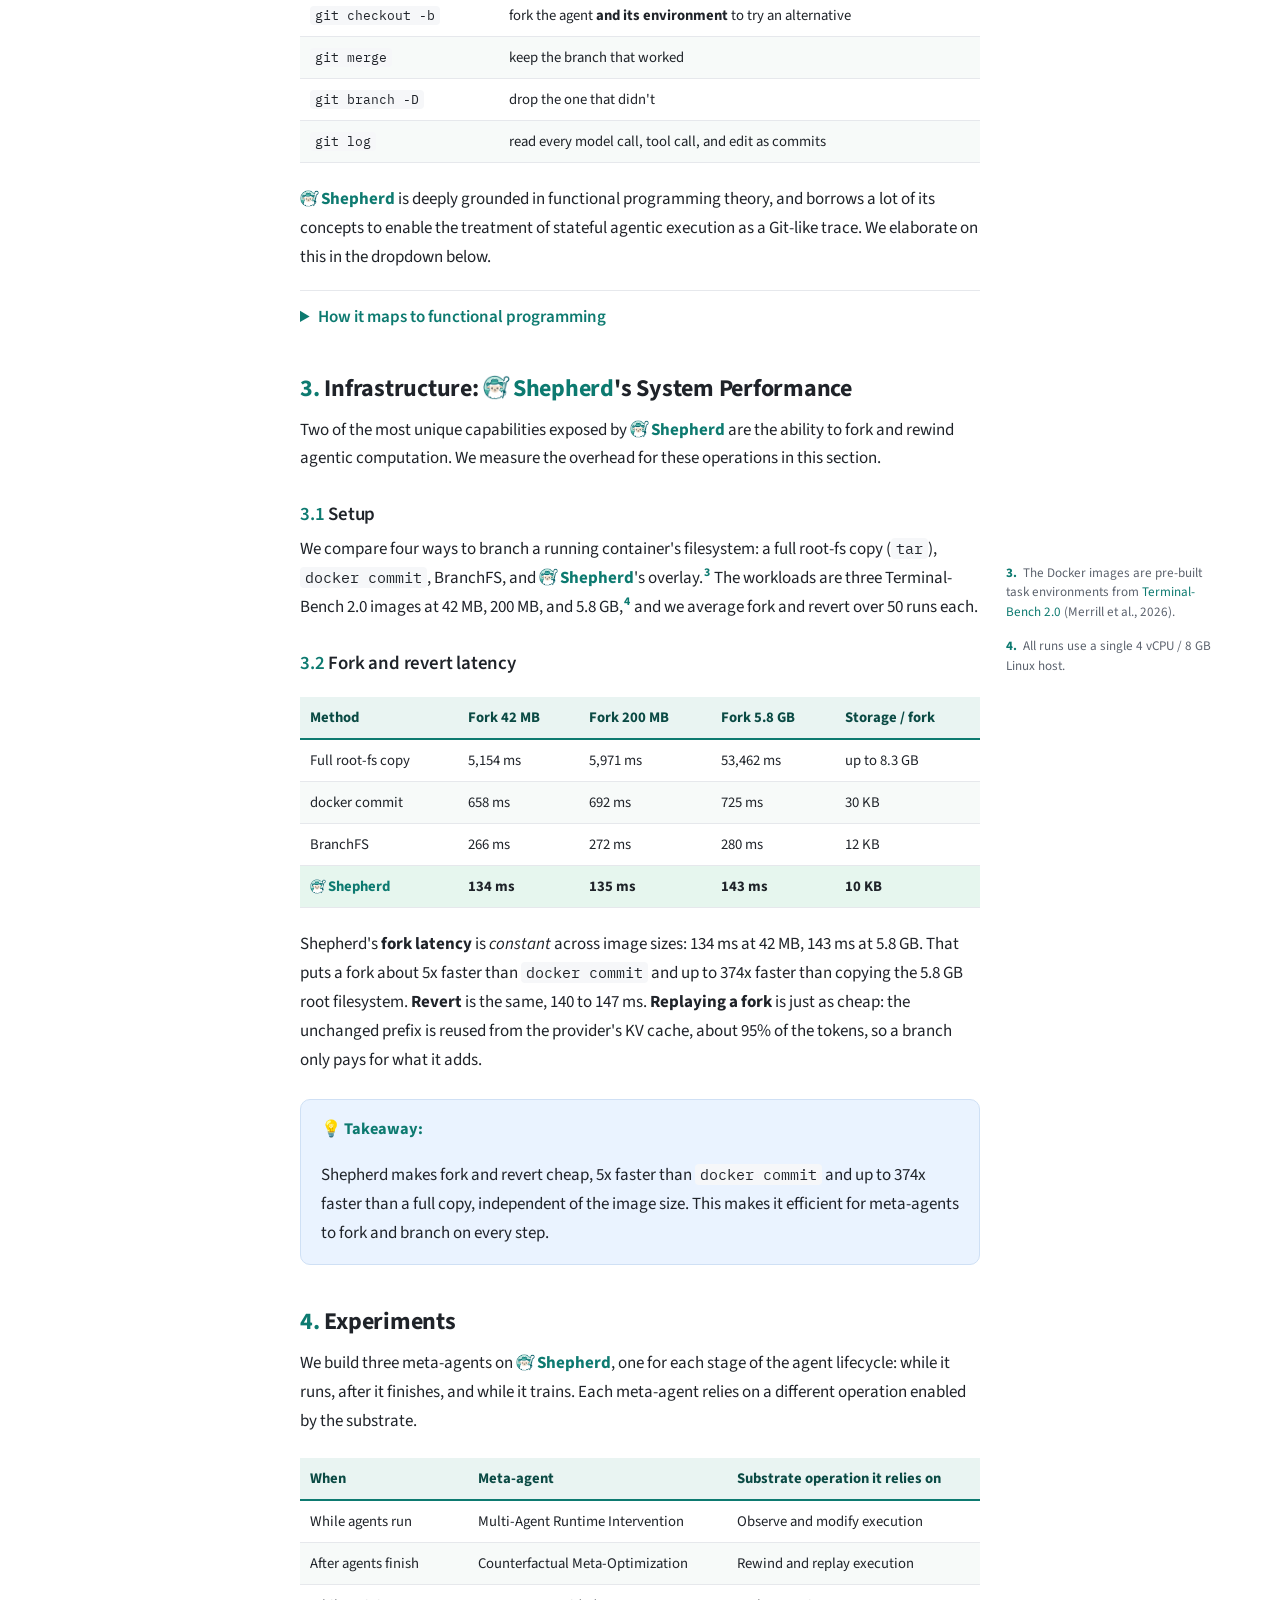
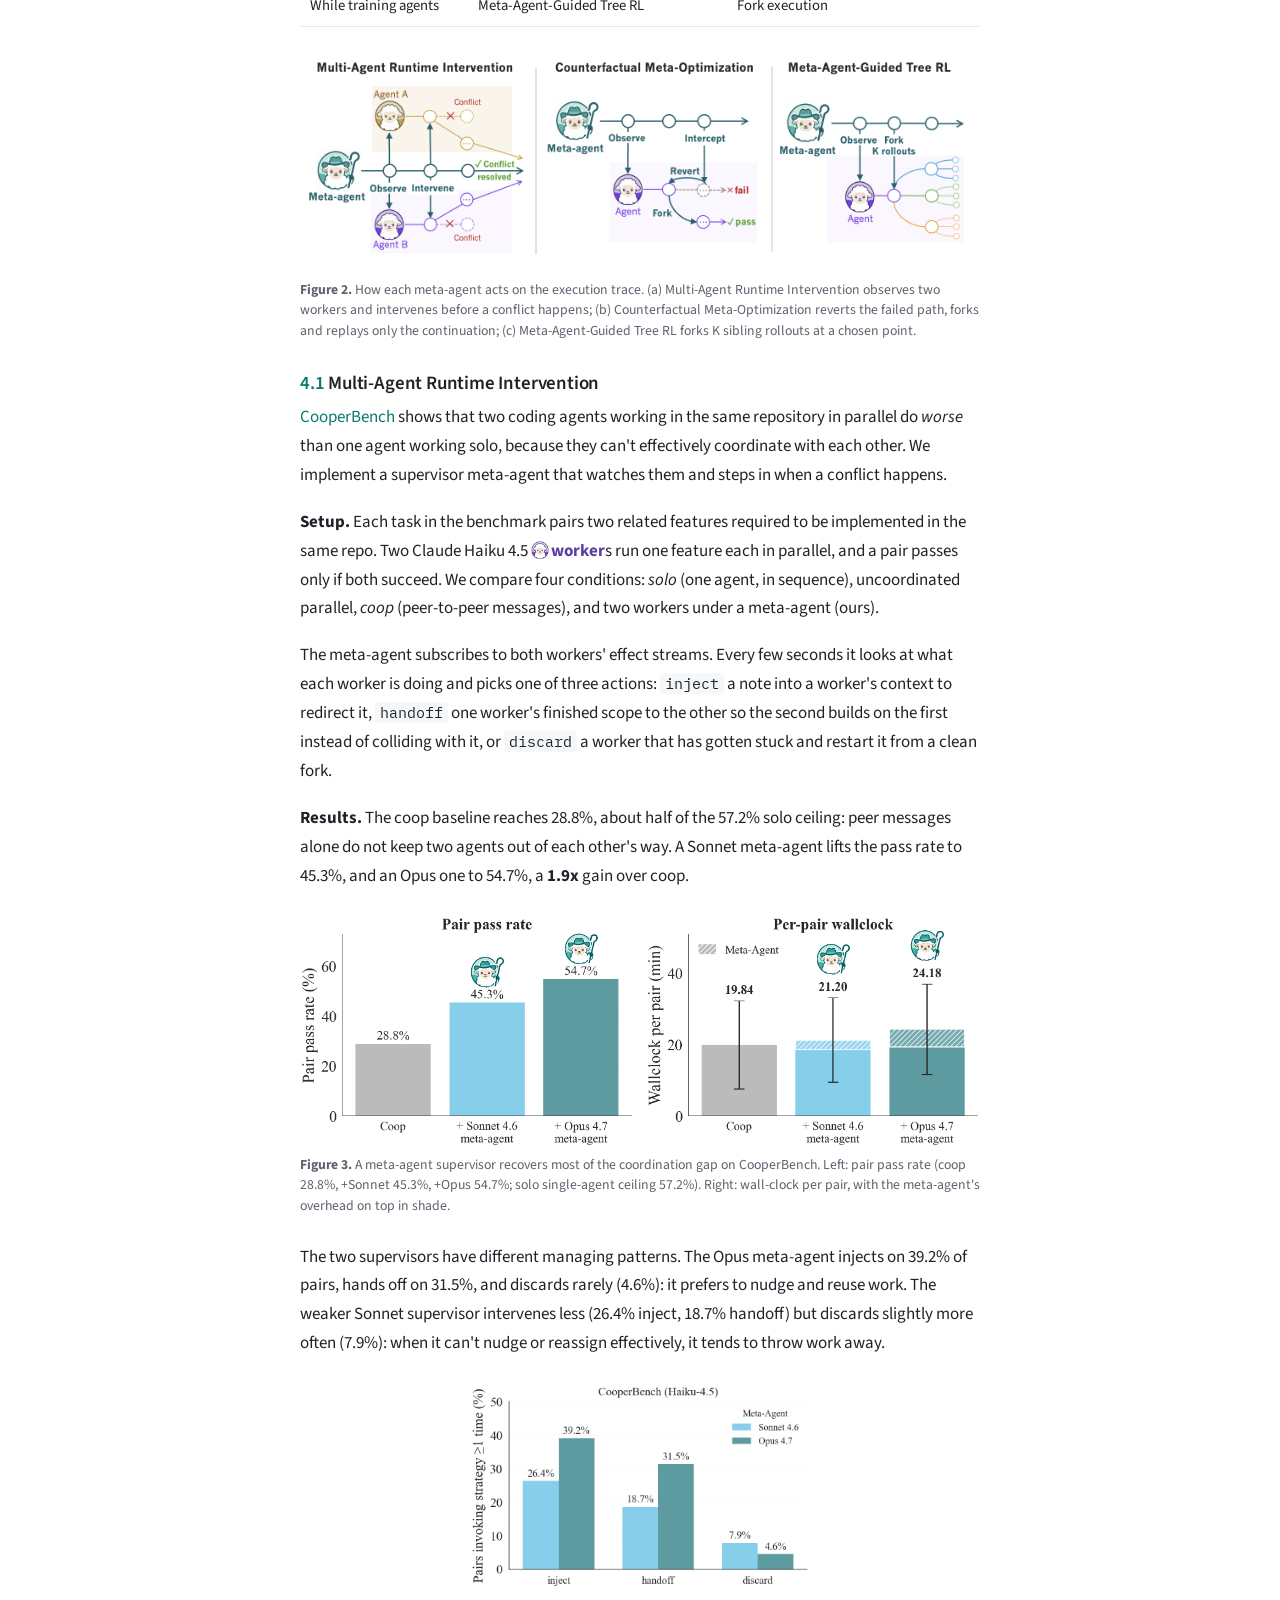
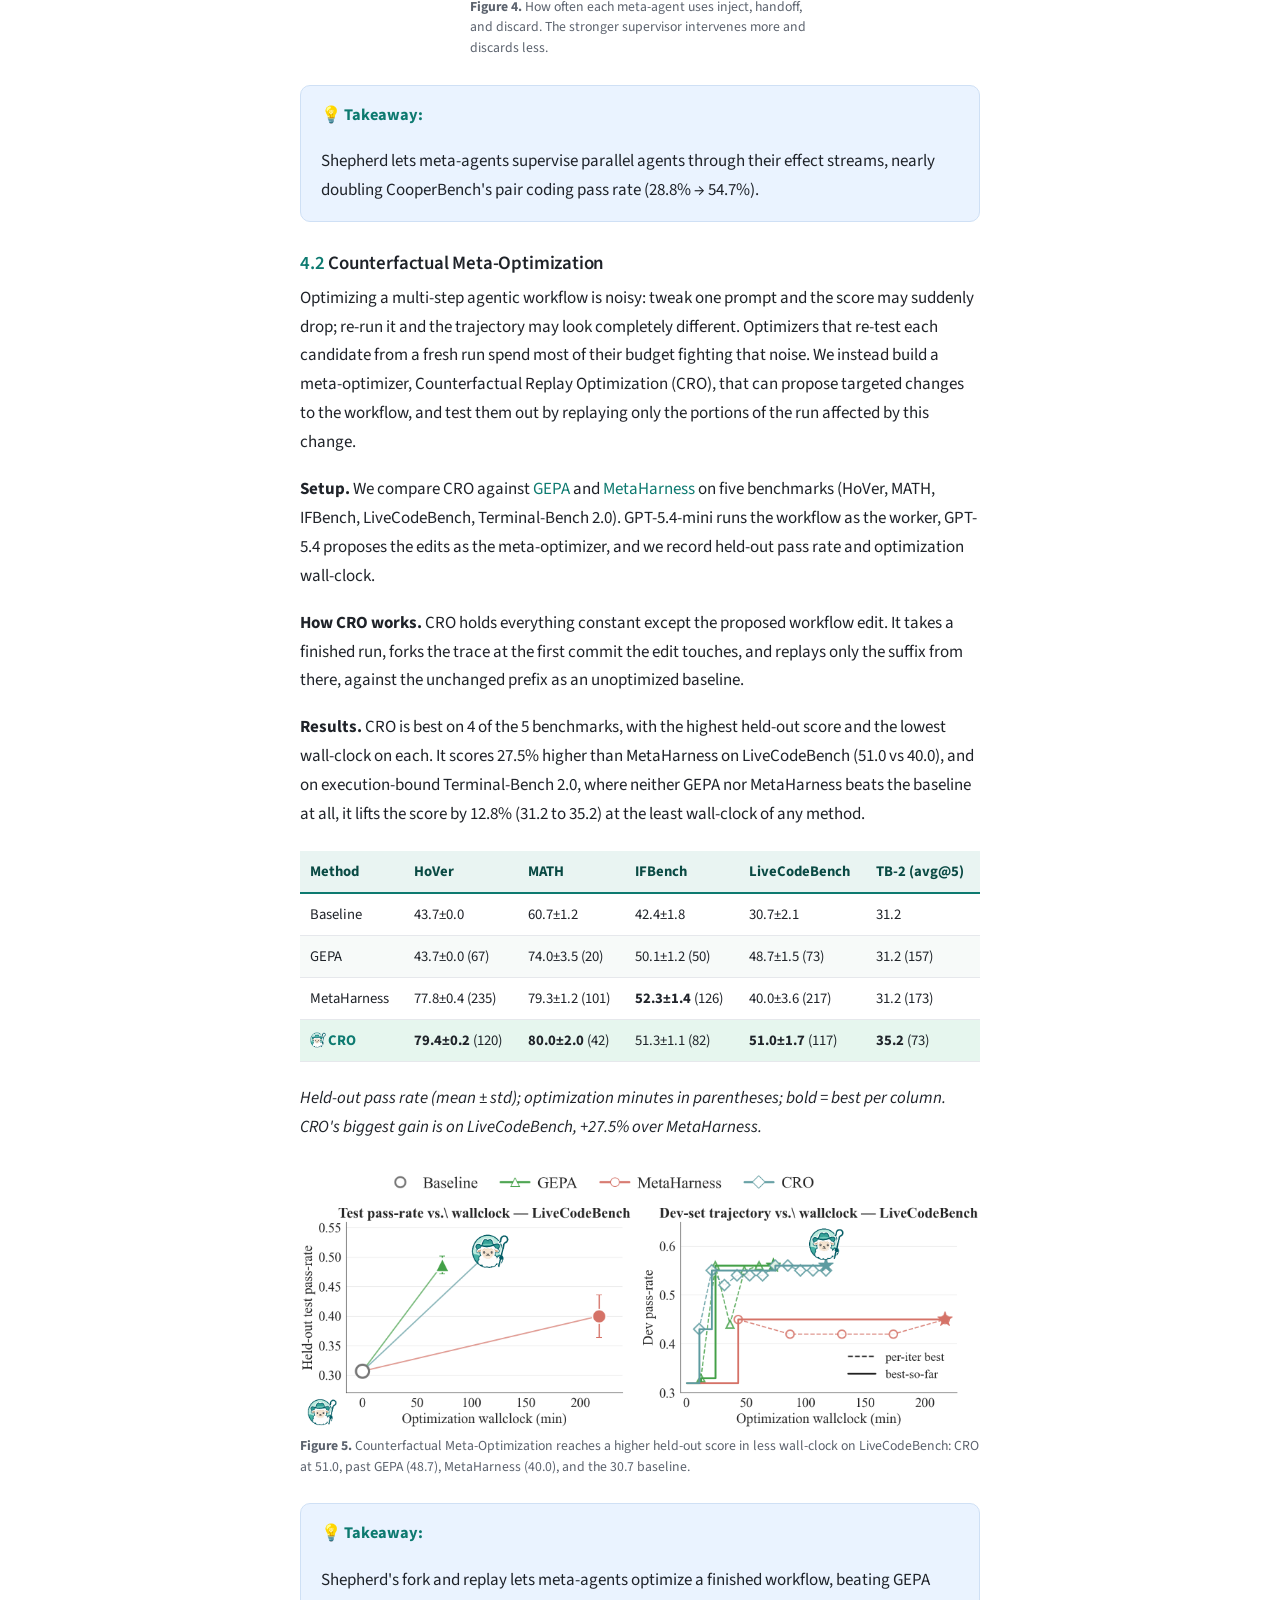
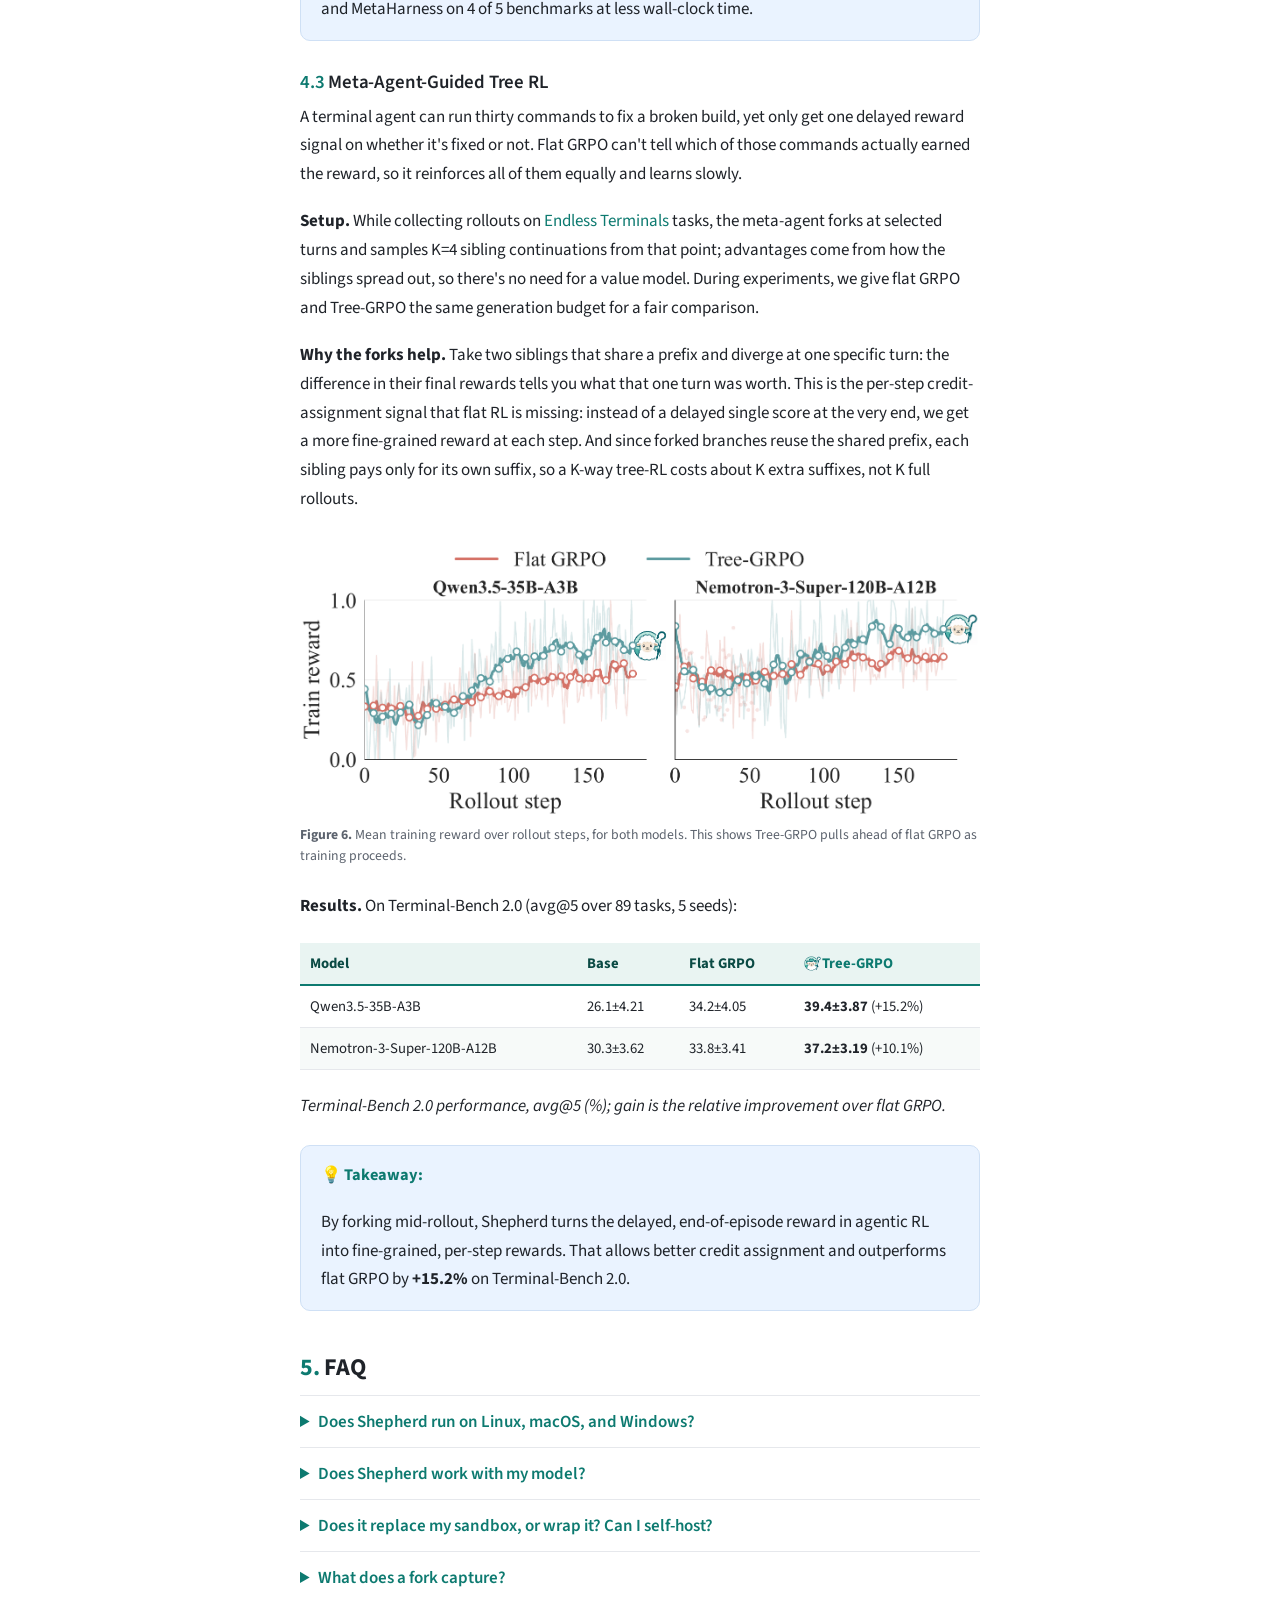
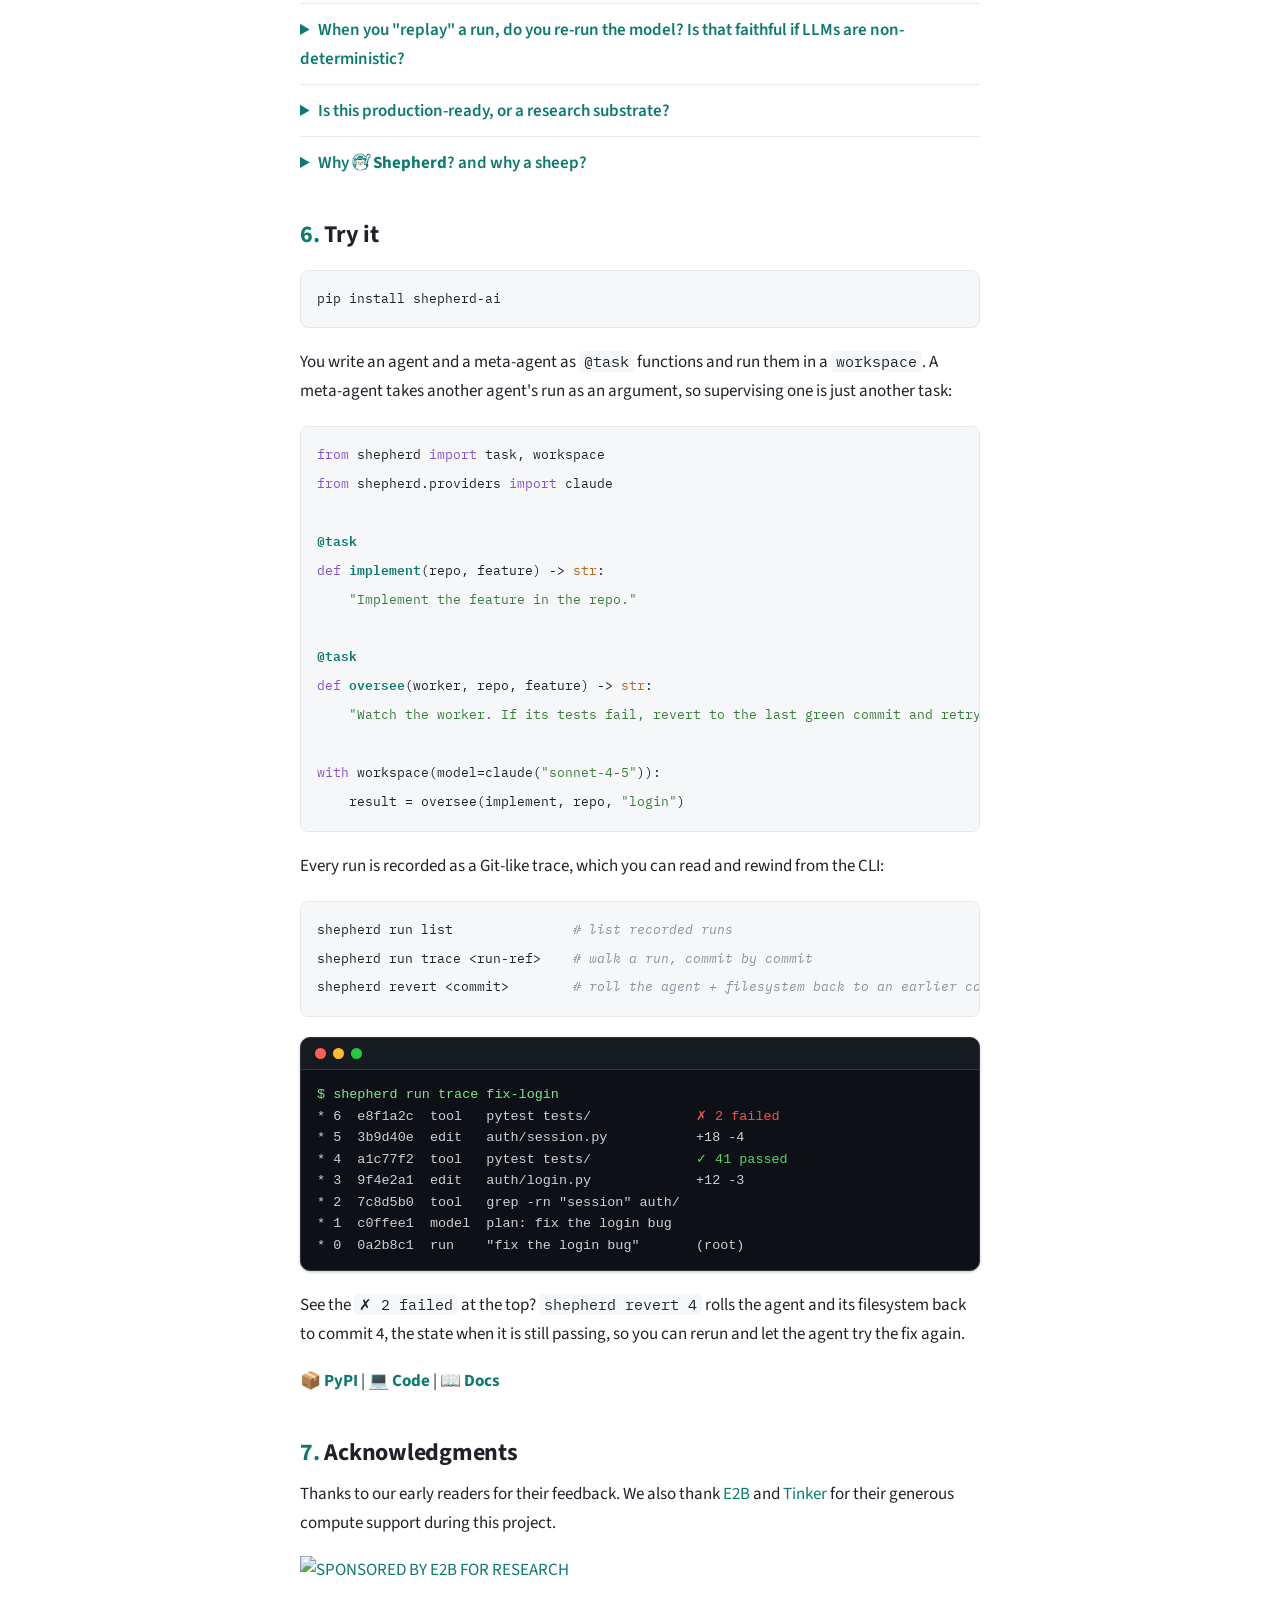
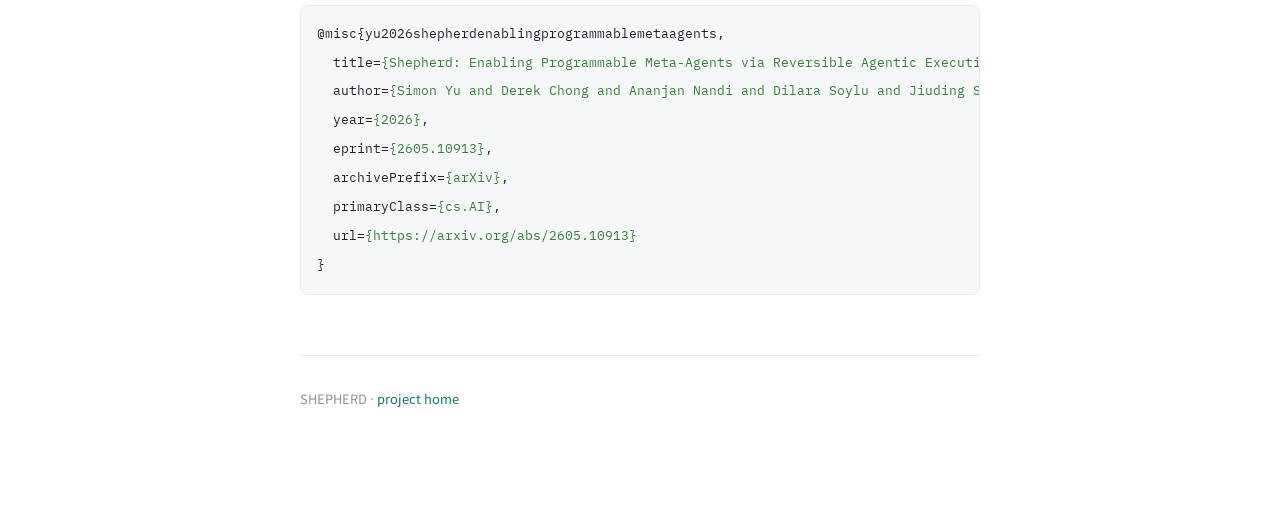
==== commit 454fc2f8: "docs: remove Modal acknowledgement" ====
--- a/site/blog/index.html
+++ b/site/blog/index.html
@@ -479,7 +479,7 @@
 <p>See the <code>✗ 2 failed</code> at the top? <code>shepherd revert 4</code> rolls the agent and its filesystem back to commit 4, the state when it is still passing, so you can rerun and let the agent try the fix again.</p>
 <p>📦 <a href="https://pypi.org/project/shepherd-ai/"><strong>PyPI</strong></a>  |  💻 <a href="https://github.com/shepherd-agents/shepherd"><strong>Code</strong></a>  |  📖 <a href="https://docs.shepherd-agents.ai/"><strong>Docs</strong></a></p>
 <h1 id="acknowledgments">Acknowledgments</h1>
-<p>Thanks to our early readers for their feedback. We also thank <a href="https://e2b.dev/">E2B</a>, <a href="https://thinkingmachines.ai/tinker/">Tinker</a>, and <a href="https://modal.com/">Modal</a> for their generous compute support during this project.</p>
+<p>Thanks to our early readers for their feedback. We also thank <a href="https://e2b.dev/">E2B</a> and <a href="https://thinkingmachines.ai/tinker/">Tinker</a> for their generous compute support during this project.</p>
 <p><a href="https://e2b.dev/research"><img alt="SPONSORED BY E2B FOR RESEARCH" src="https://img.shields.io/badge/SPONSORED%20BY-E2B%20FOR%20RESEARCH-ff8800?style=for-the-badge" /></a></p>
 <div class="hl"><pre><span></span><code><span class="nc">@misc</span><span class="p">{</span><span class="nl">yu2026shepherdenablingprogrammablemetaagents</span><span class="p">,</span>
 <span class="w">  </span><span class="na">title</span><span class="p">=</span><span class="s">{Shepherd: Enabling Programmable Meta-Agents via Reversible Agentic Execution Traces}</span><span class="p">,</span>
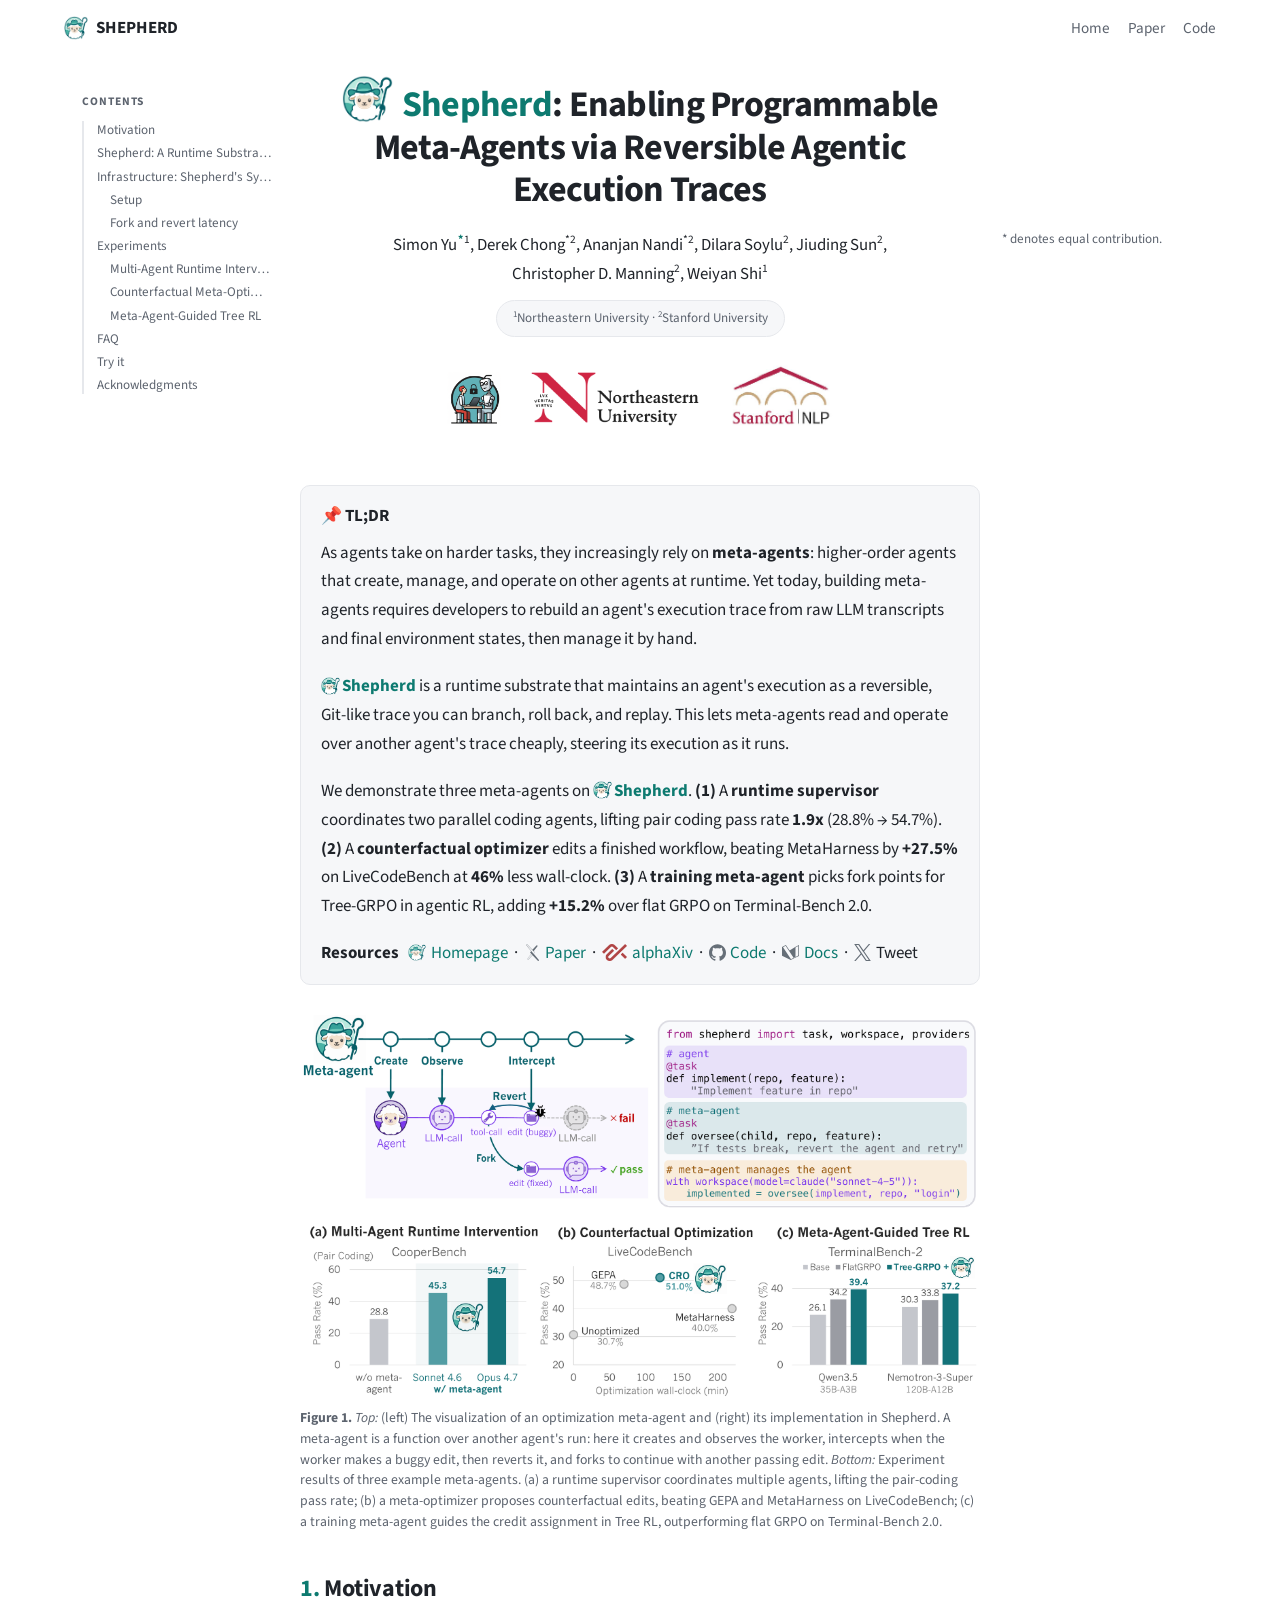
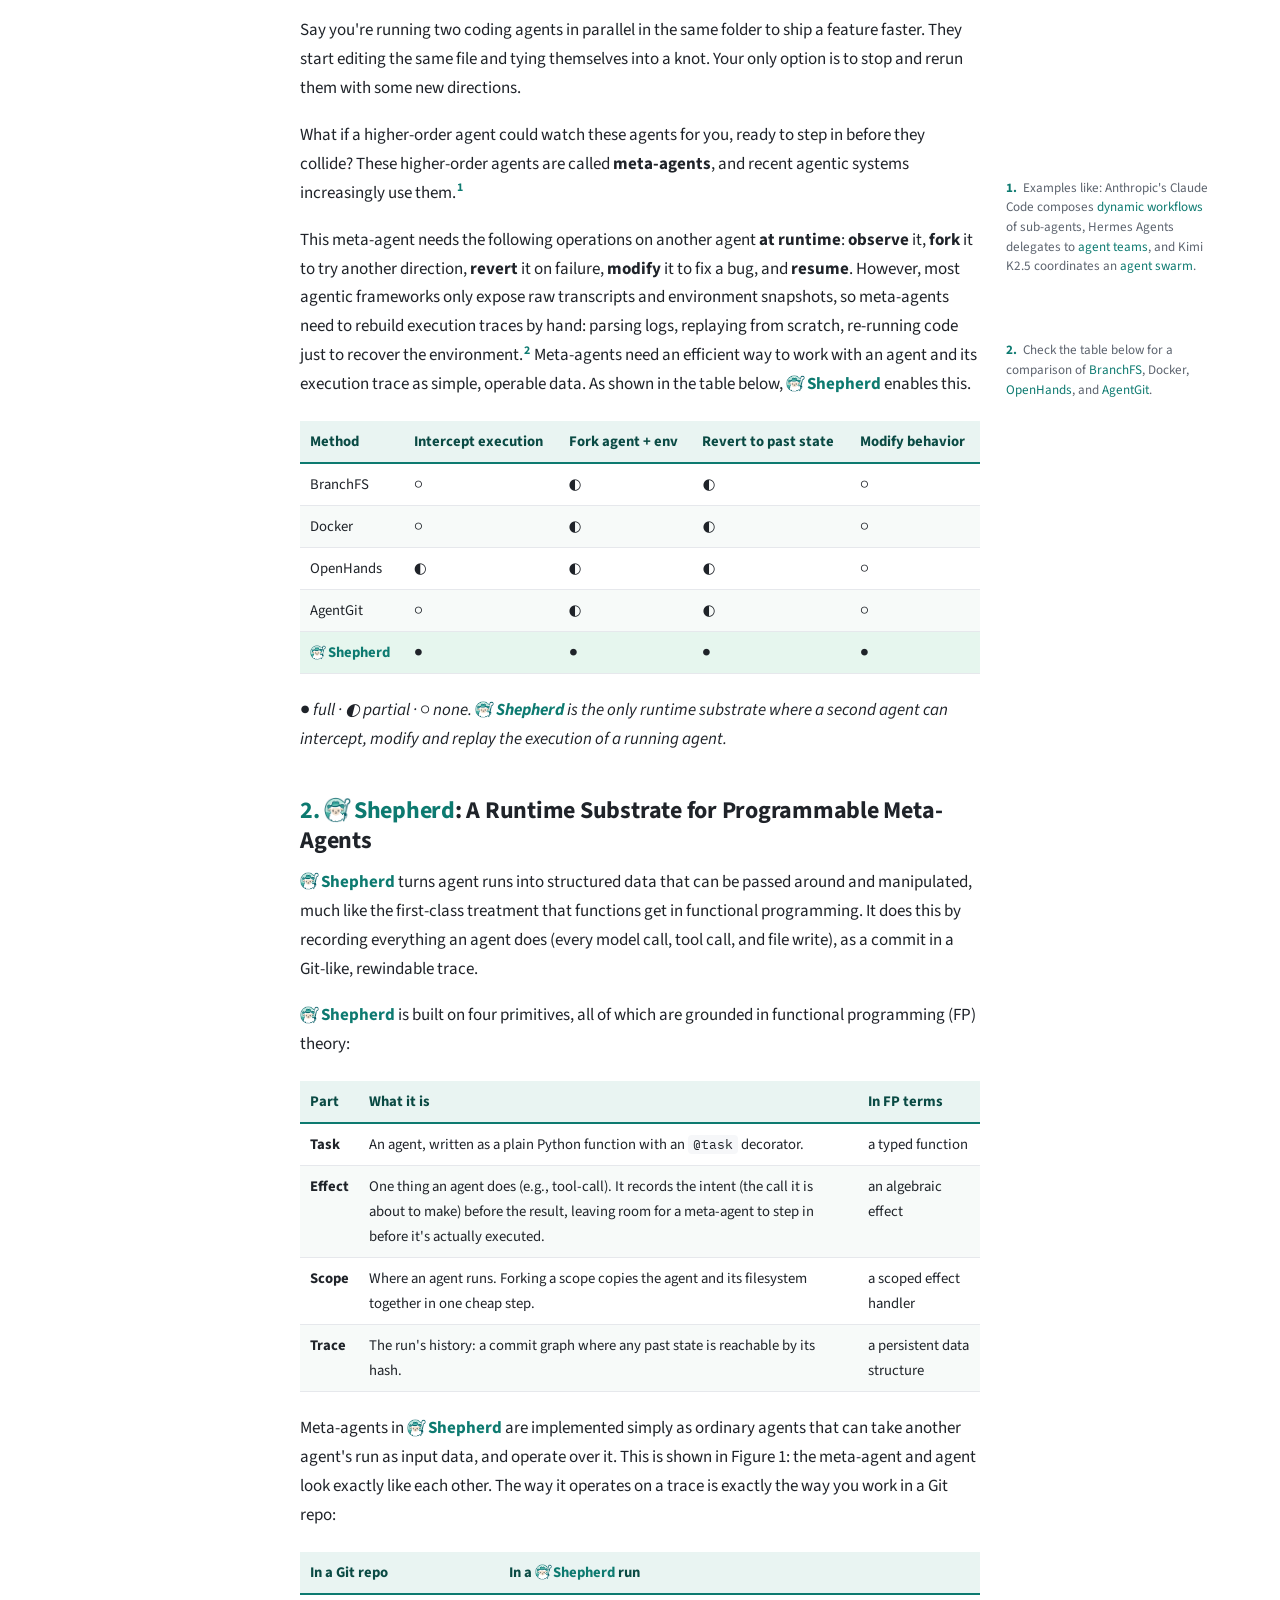
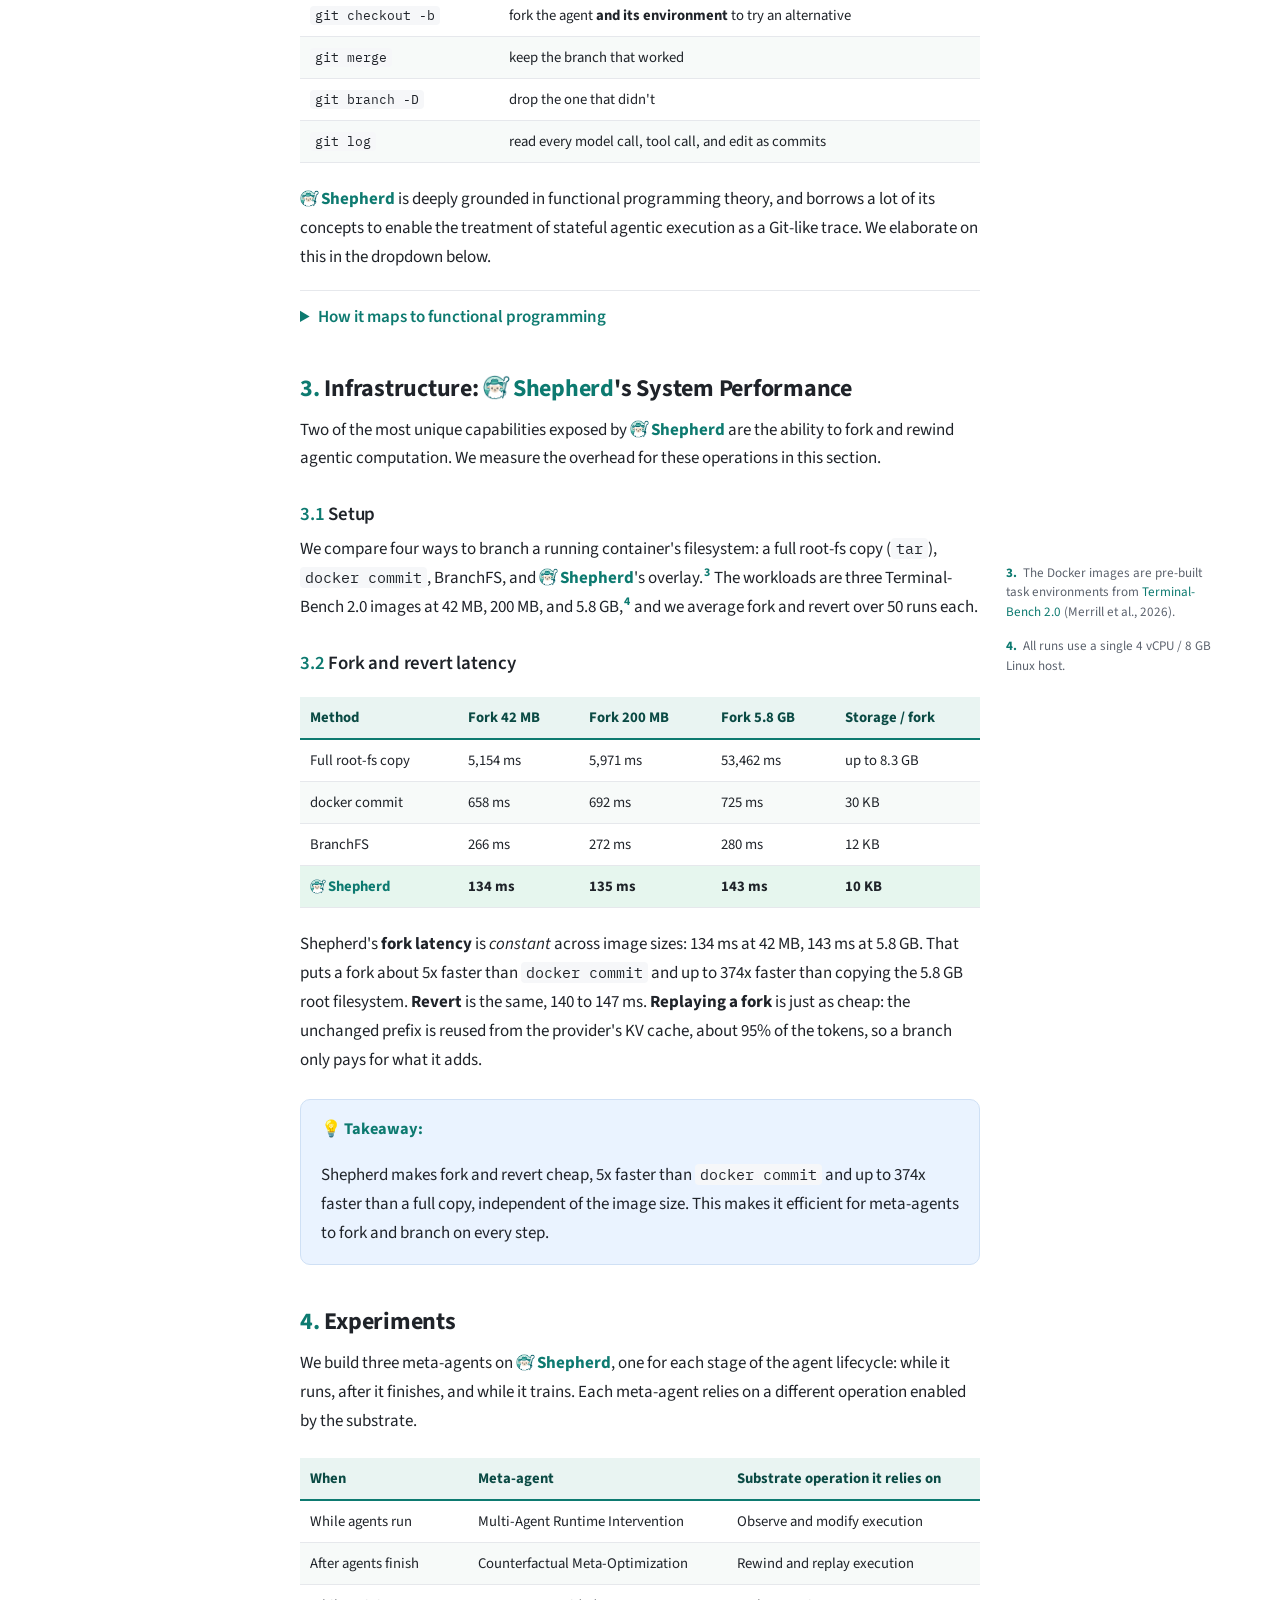
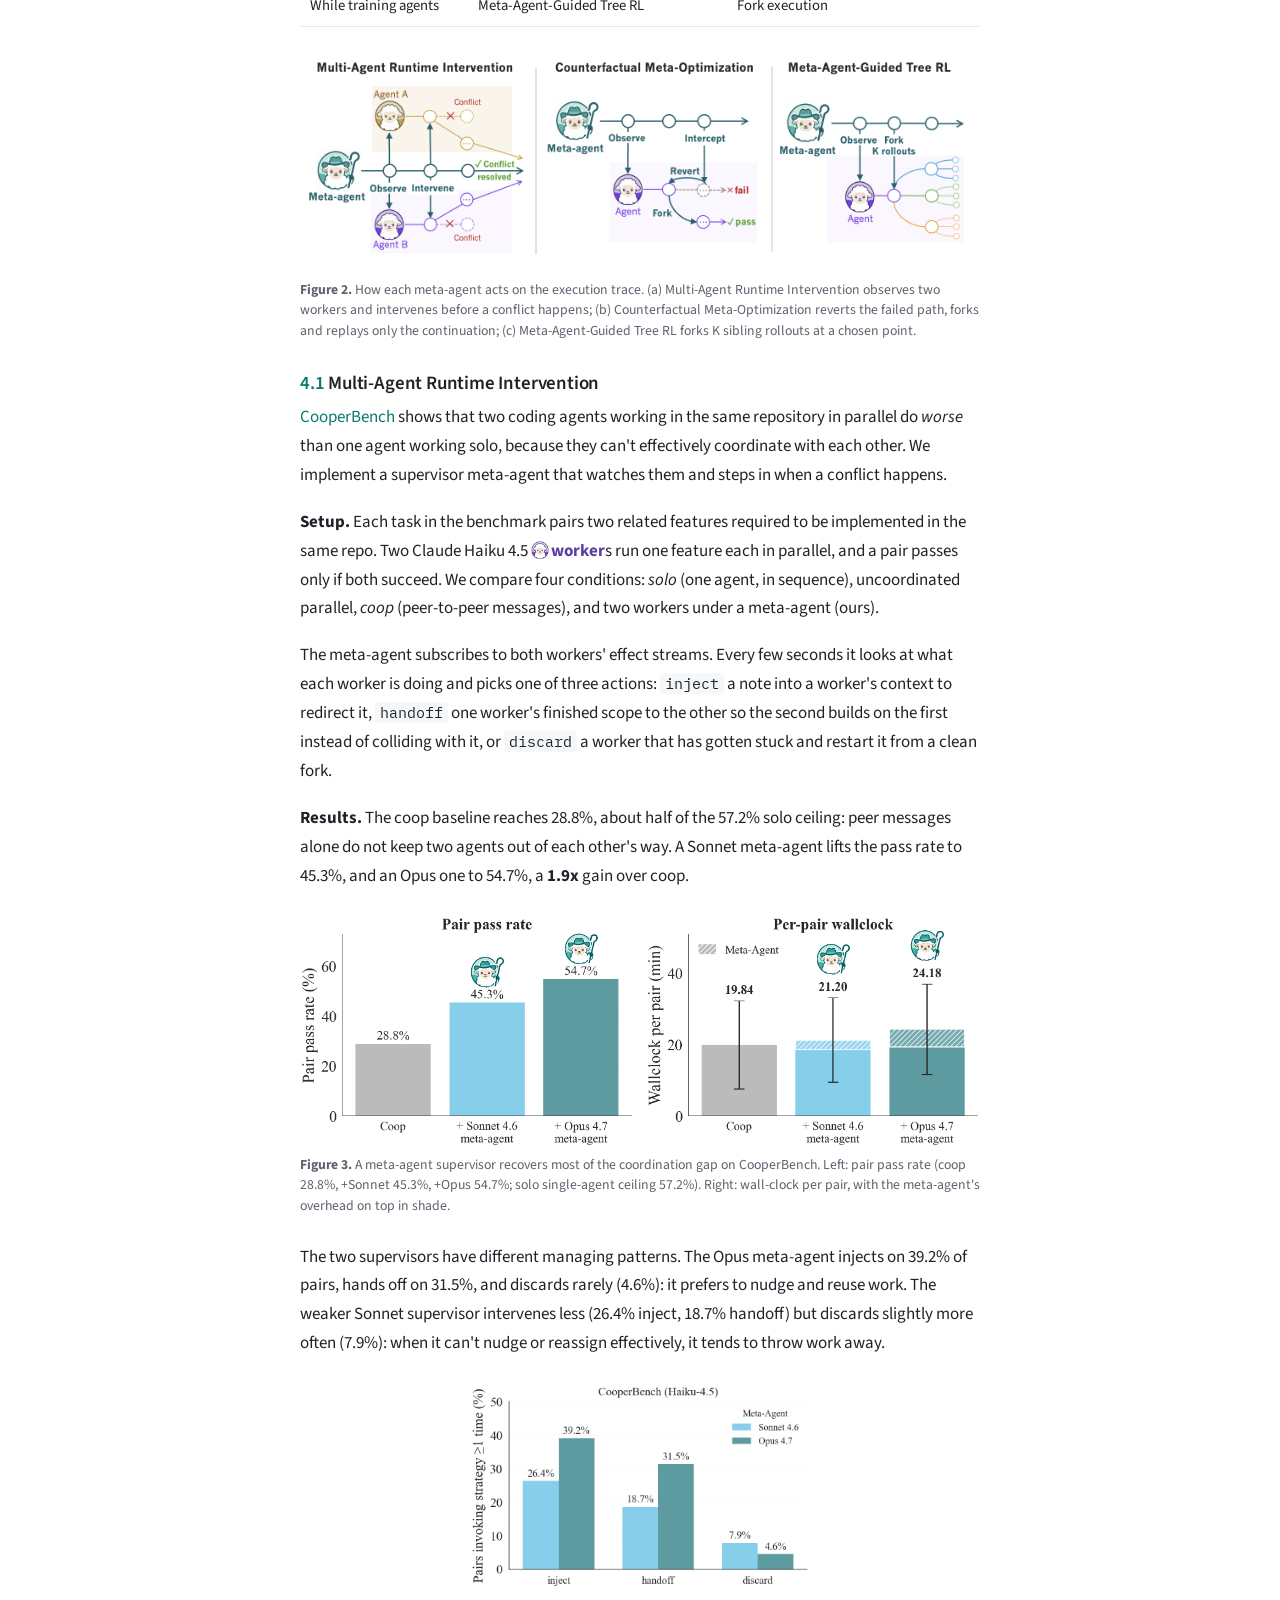
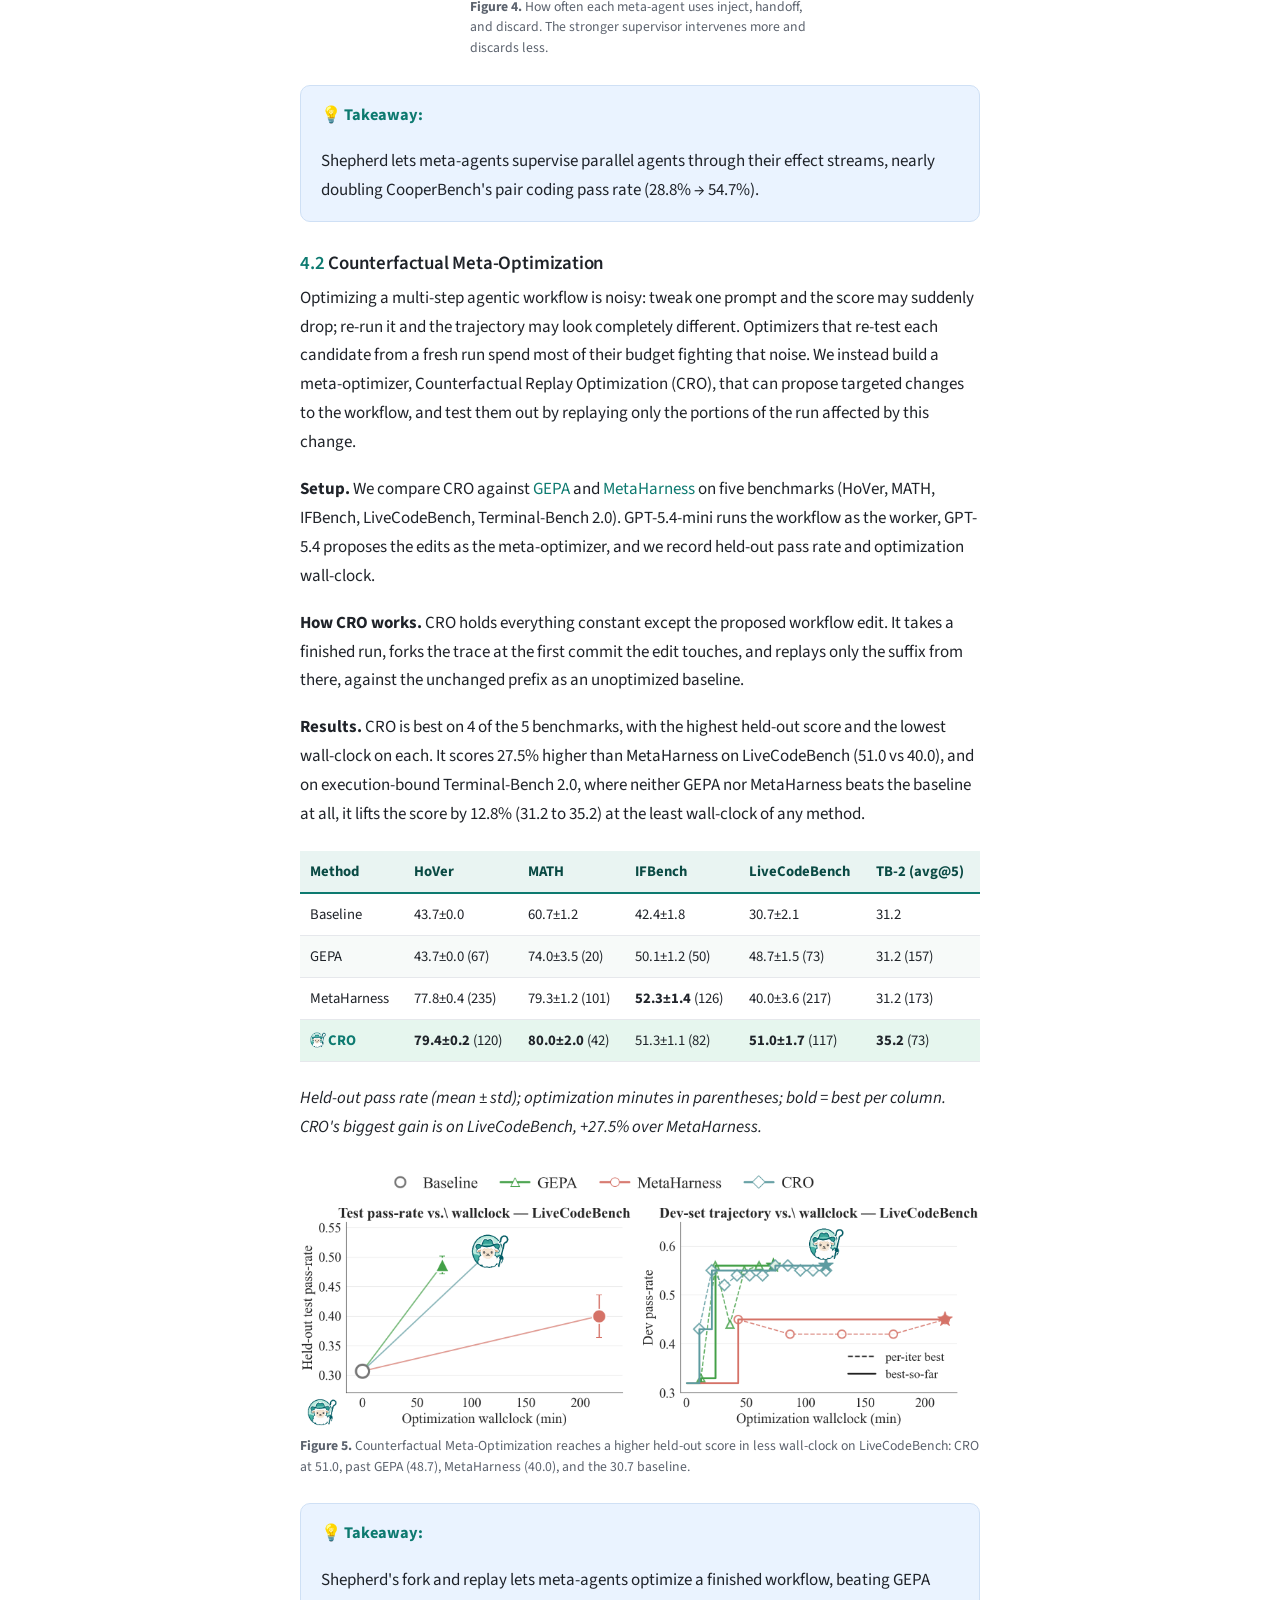
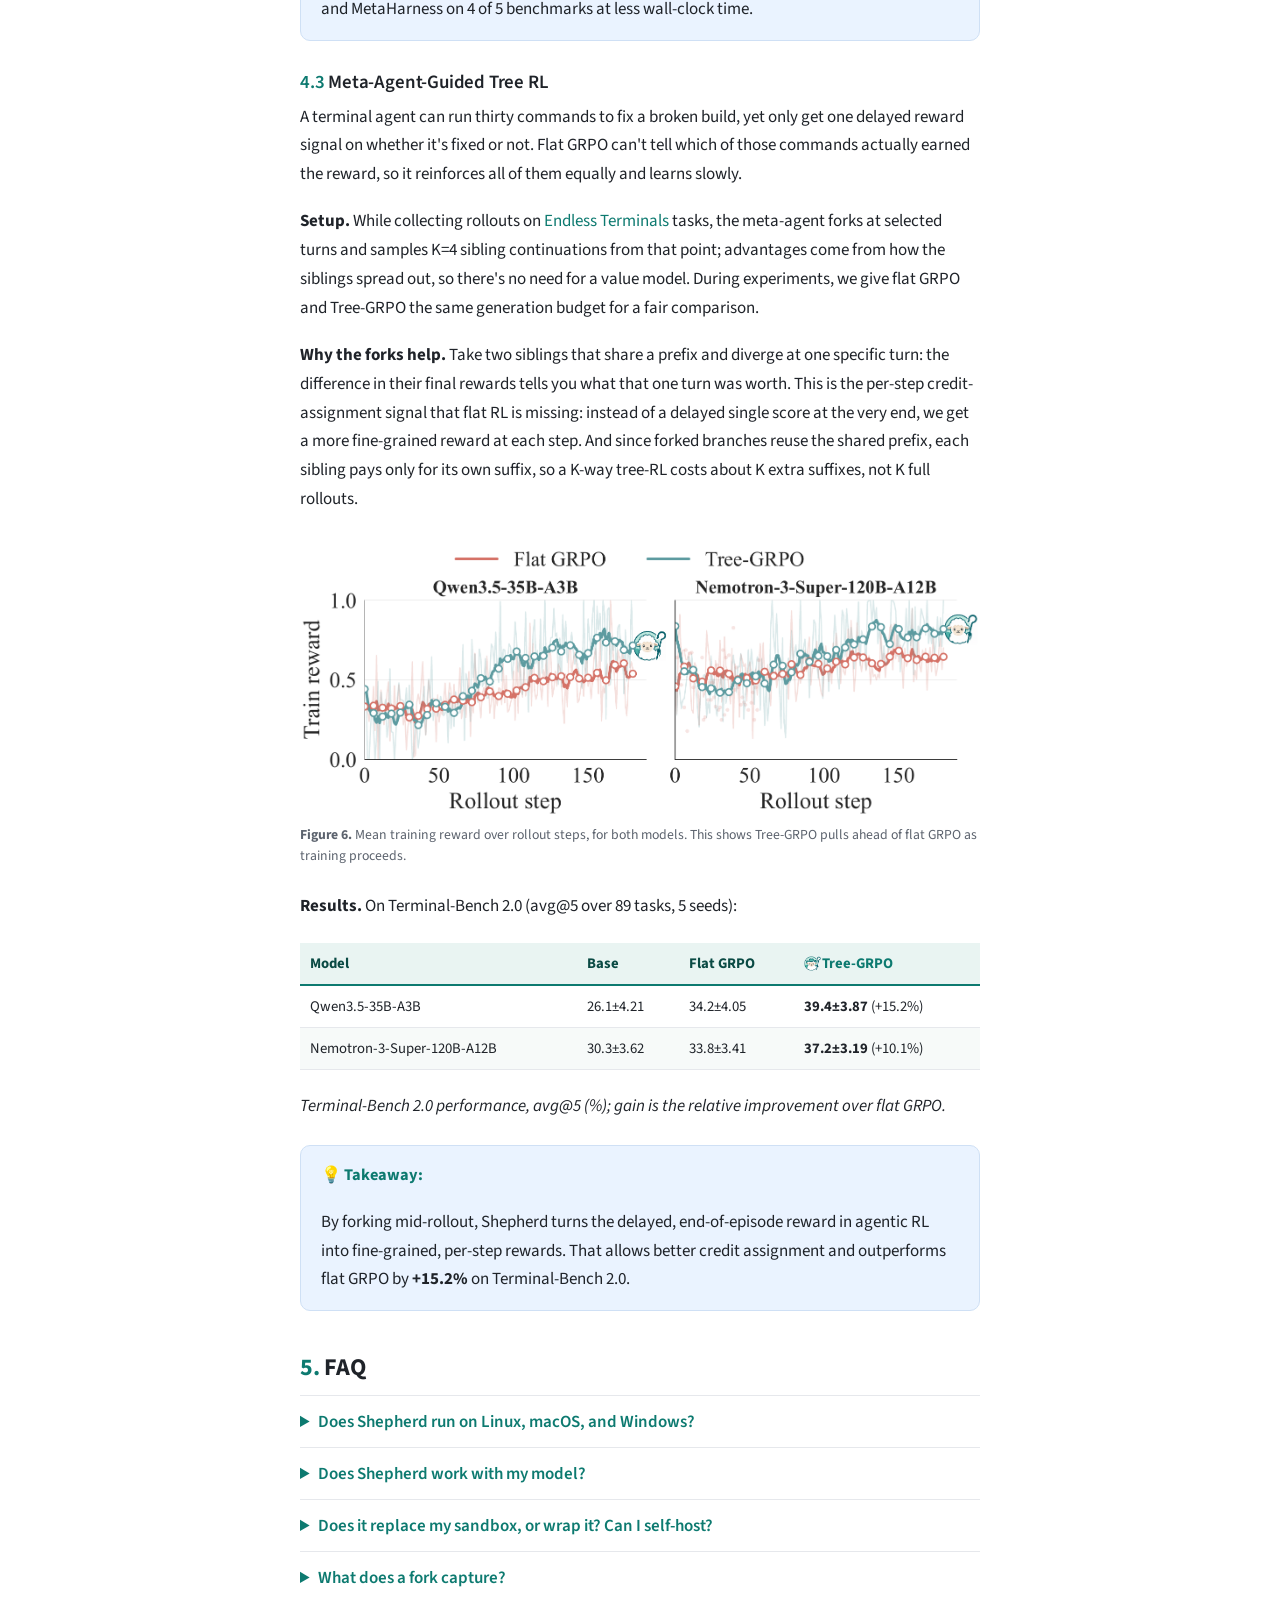
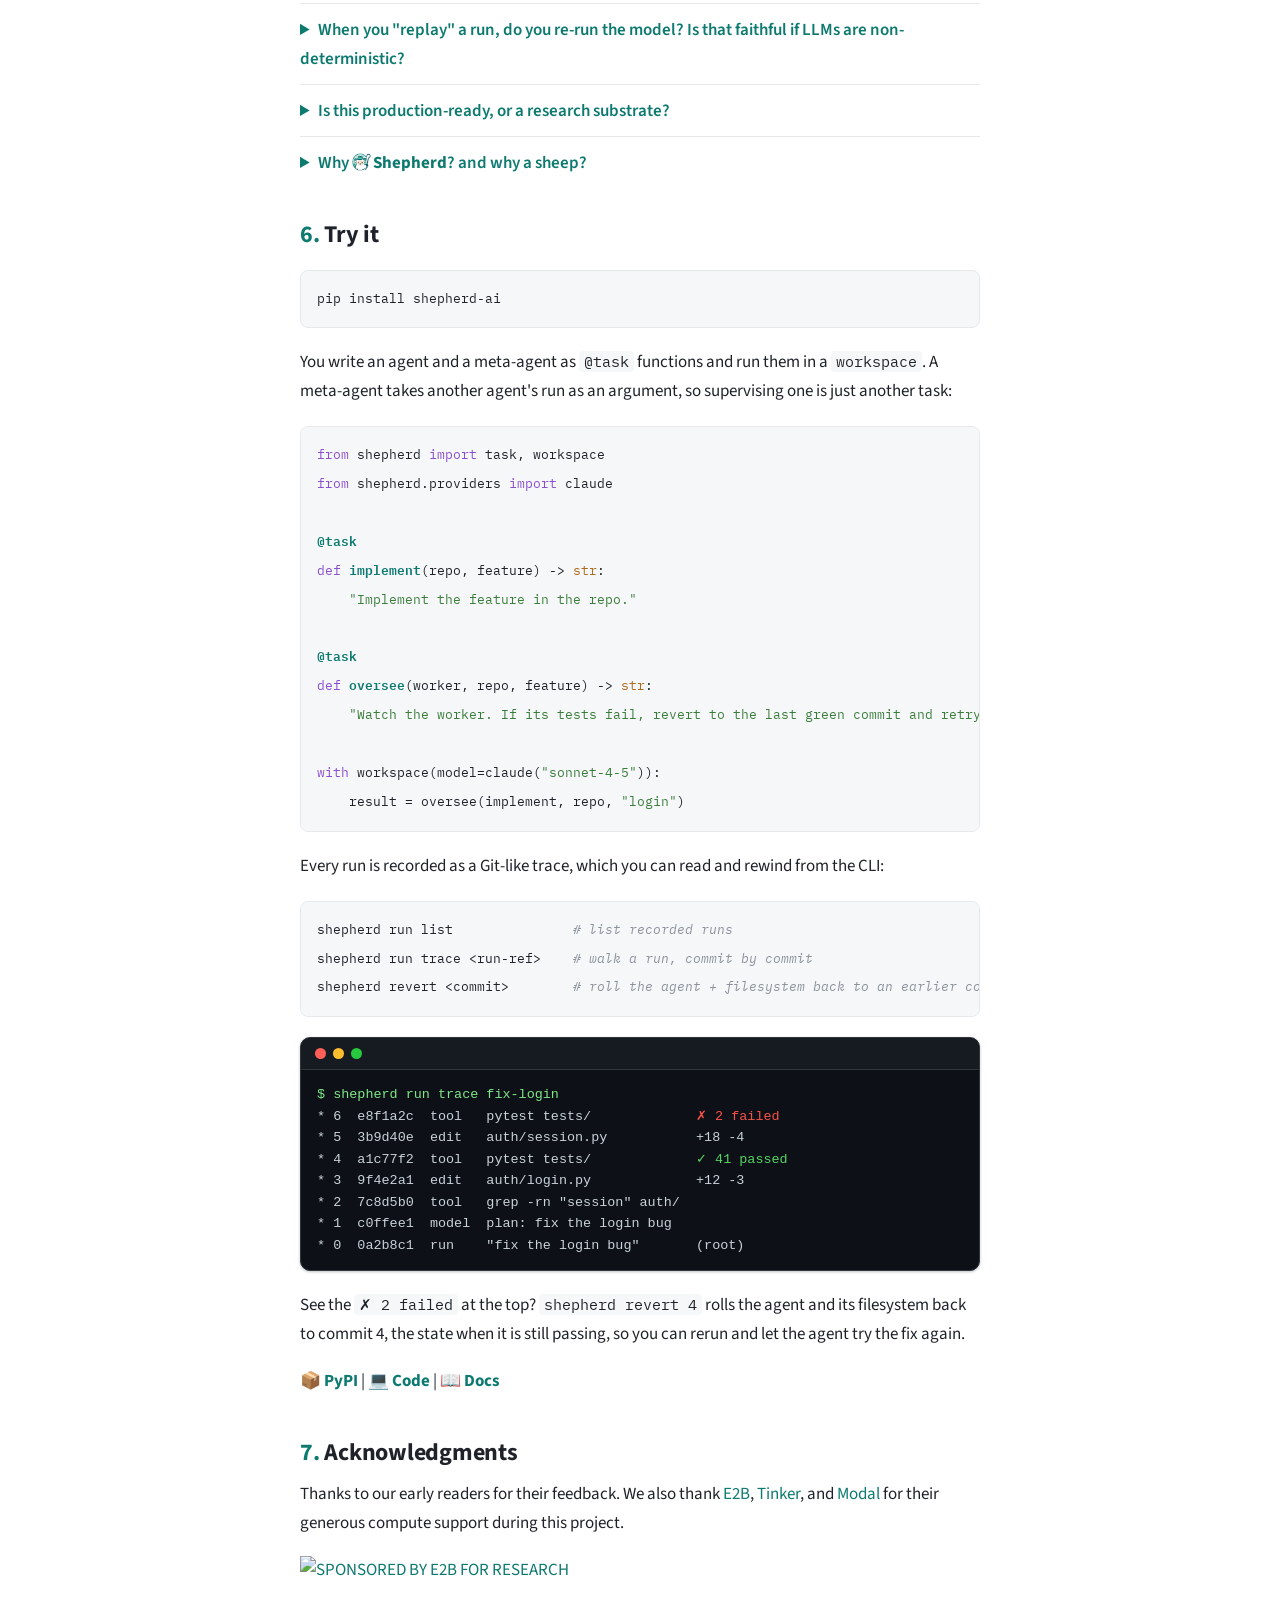
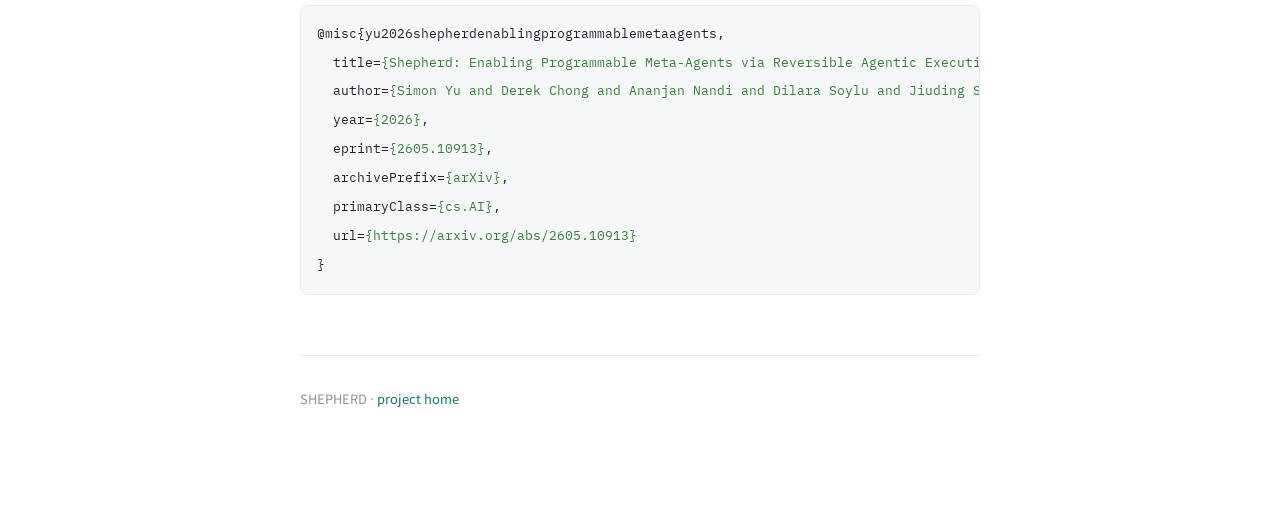
==== commit d090aafa: "Revert "docs: remove Modal acknowledgement"" ====
--- a/site/blog/index.html
+++ b/site/blog/index.html
@@ -479,7 +479,7 @@
 <p>See the <code>✗ 2 failed</code> at the top? <code>shepherd revert 4</code> rolls the agent and its filesystem back to commit 4, the state when it is still passing, so you can rerun and let the agent try the fix again.</p>
 <p>📦 <a href="https://pypi.org/project/shepherd-ai/"><strong>PyPI</strong></a>  |  💻 <a href="https://github.com/shepherd-agents/shepherd"><strong>Code</strong></a>  |  📖 <a href="https://docs.shepherd-agents.ai/"><strong>Docs</strong></a></p>
 <h1 id="acknowledgments">Acknowledgments</h1>
-<p>Thanks to our early readers for their feedback. We also thank <a href="https://e2b.dev/">E2B</a> and <a href="https://thinkingmachines.ai/tinker/">Tinker</a> for their generous compute support during this project.</p>
+<p>Thanks to our early readers for their feedback. We also thank <a href="https://e2b.dev/">E2B</a>, <a href="https://thinkingmachines.ai/tinker/">Tinker</a>, and <a href="https://modal.com/">Modal</a> for their generous compute support during this project.</p>
 <p><a href="https://e2b.dev/research"><img alt="SPONSORED BY E2B FOR RESEARCH" src="https://img.shields.io/badge/SPONSORED%20BY-E2B%20FOR%20RESEARCH-ff8800?style=for-the-badge" /></a></p>
 <div class="hl"><pre><span></span><code><span class="nc">@misc</span><span class="p">{</span><span class="nl">yu2026shepherdenablingprogrammablemetaagents</span><span class="p">,</span>
 <span class="w">  </span><span class="na">title</span><span class="p">=</span><span class="s">{Shepherd: Enabling Programmable Meta-Agents via Reversible Agentic Execution Traces}</span><span class="p">,</span>
